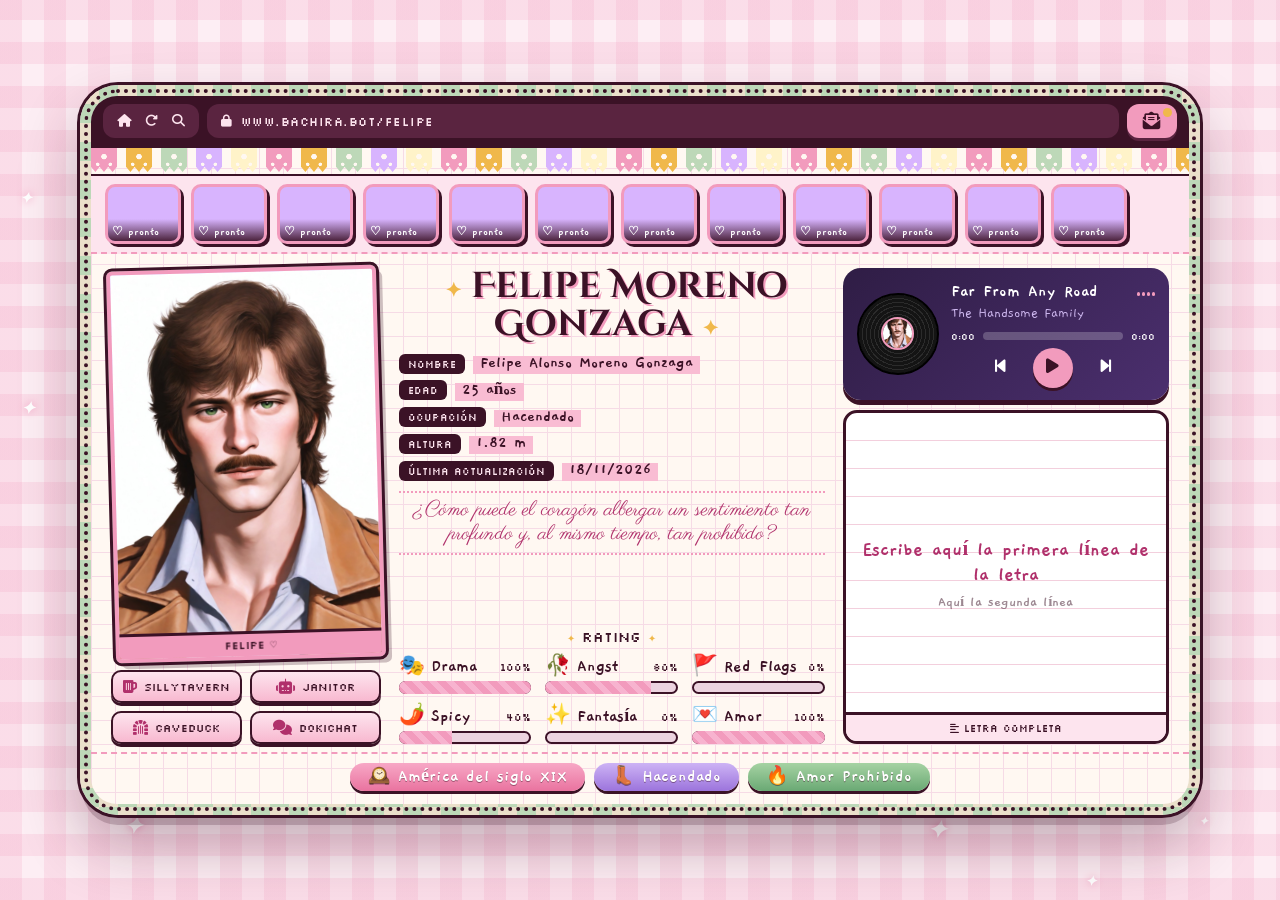
==== index.html @ 24b68c4c "Rename index (1) (21).html to index.html" ====
<!DOCTYPE html>
<html lang="es">
<head>
<meta charset="UTF-8">
<meta name="viewport" content="width=device-width,initial-scale=1,viewport-fit=cover">
<title>Felipe Moreno Gonzaga · Bachira</title>
<link rel="preconnect" href="https://fonts.googleapis.com"><link rel="preconnect" href="https://fonts.gstatic.com" crossorigin>
<link href="https://fonts.googleapis.com/css2?family=Cinzel+Decorative:wght@700&family=Gaegu:wght@400;700&family=Silkscreen&family=Parisienne&display=swap" rel="stylesheet">
<link rel="stylesheet" href="https://cdnjs.cloudflare.com/ajax/libs/font-awesome/6.4.0/css/all.min.css">
<link rel="stylesheet" href="style.css">
</head>
<body>
<div id="sky" aria-hidden="true"></div>
<main class="win"><div class="in">
  <header class="bar">
    <div class="ic" aria-hidden="true"><i class="fas fa-house"></i><i class="fas fa-rotate-right"></i><i class="fas fa-magnifying-glass"></i></div>
    <div class="url"><i class="fas fa-lock"></i><span>www.bachira.bot/felipe</span></div>
    <button class="tab" id="wb" aria-label="Abrir mensaje de bienvenida"><i class="fas fa-envelope-open-text"></i></button>
  </header>
  <div class="picado" id="picado" aria-hidden="true"></div>
  <nav class="strip" id="strip" aria-label="Más bots"></nav>

  <section class="body">
    <div class="col id">
      <figure class="photo"><img id="img" alt="Retrato del personaje"><figcaption id="cap"></figcaption></figure>
      <div class="plats" id="plats"></div>
    </div>
    <div class="col info">
      <h1 id="name"></h1>
      <dl id="data"></dl>
      <p class="quote" id="quote"></p>
      <h2 class="rt">Rating</h2>
      <div class="rating" id="rating"></div>
    </div>
    <div class="col music">
      <div class="player">
        <div class="disc" id="disc"><img id="dimg" alt=""></div>
        <span class="eq" aria-hidden="true"><i></i><i></i><i></i><i></i></span>
        <div class="pinfo"><p id="st"></p><small id="sa"></small></div>
        <div class="prog"><span id="cur">0:00</span><div class="track" id="trk"><i id="fill"></i></div><span id="dur">0:00</span></div>
        <div class="ctl">
          <button id="prev" aria-label="Anterior"><i class="fas fa-backward-step"></i></button>
          <button id="pp" class="pp" aria-label="Reproducir o pausar"><i class="fas fa-play"></i></button>
          <button id="next" aria-label="Siguiente"><i class="fas fa-forward-step"></i></button>
        </div>
      </div>
      <div class="lyr">
        <div id="ly" aria-live="polite"><p></p><p class="on">♪</p><p></p></div>
        <button id="lyb"><i class="fas fa-align-left"></i> Letra completa</button>
      </div>
    </div>
  </section>

  <footer class="tags" id="tags"></footer>
</div></main>

<div class="modal" id="m-wel" role="dialog" aria-modal="true" aria-label="Bienvenida">
  <div class="card letter">
    <button class="x" aria-label="Cerrar"><i class="fas fa-xmark"></i></button>
    <div class="orn" aria-hidden="true">❄ ♡ ❄</div>
    <h3>Bienvenidos</h3>
    <p>Disfruté muchísimo hacer este calendario para ustedes. Ojalá disfruten todas estas tramas tan distintas, y todo lo que todavía está por venir.</p>
    <p>Gracias por quedarse, por leer y por darle vida a cada personaje.</p>
    <p class="sign">con mucho amor,<br><span>Bachira</span> ♡</p>
  </div>
</div>

<div class="modal" id="m-lyr" role="dialog" aria-modal="true" aria-label="Letra completa">
  <div class="card">
    <button class="x" aria-label="Cerrar"><i class="fas fa-xmark"></i></button>
    <h3 id="lt"></h3>
    <div id="lall"></div>
  </div>
</div>

<audio id="au" preload="none"></audio>
<script src="https://elbachira.github.io/bots.js?v=1.0"></script>
<script src="script.js"></script>
</body>
</html>
---- style.css ----
:root{--wine:#3b1226;--wine2:#5a2440;--rose:#f29bbd;--blush:#fde4ee;--cream:#fff8f2;--sage:#bdd8b8;--tan:#eadfca;--lilac:#d8b4fe;--gold:#f0b84b;--plum:#2f1d45;--plum2:#4b2f6e;--berry:#b0306b;--tf:'Cinzel Decorative',serif;--hf:'Gaegu','Comic Sans MS',cursive;--pf:'Silkscreen',monospace;--sf:'Parisienne',cursive}
*{box-sizing:border-box;margin:0;padding:0}
html,body{height:100%;overflow:hidden}
body{display:grid;place-items:center;font:700 18px/1.2 var(--hf);color:var(--wine);background:repeating-linear-gradient(90deg,rgba(242,155,189,.2) 0 22px,transparent 0 44px),repeating-linear-gradient(0deg,rgba(242,155,189,.2) 0 22px,transparent 0 44px),#fdeef4;-webkit-tap-highlight-color:transparent}
a{color:inherit;text-decoration:none}button{font:inherit;color:inherit}
:focus-visible{outline:3px solid var(--gold);outline-offset:2px}
#sky{position:fixed;inset:0;pointer-events:none}
.sp{position:absolute;color:#fff;text-shadow:0 0 8px var(--rose);animation:tw 3s ease-in-out infinite}
@keyframes tw{50%{opacity:.25;transform:scale(.6) rotate(25deg)}}

/* ventana */
.win{position:relative;width:min(1120px,96vw);height:min(730px,94dvh);padding:11px;border-radius:38px;background:conic-gradient(var(--sage) 25%,var(--tan) 0 50%,var(--sage) 0 75%,var(--tan) 0) 0 0/38px 38px;box-shadow:0 0 0 3px var(--wine),0 12px 0 -2px rgba(59,18,38,.2),0 30px 60px rgba(59,18,38,.3);animation:pop .8s cubic-bezier(.2,1.3,.4,1) both}
.win:before{content:"";position:absolute;inset:4px;border-radius:34px;border:4px dotted var(--wine);pointer-events:none}
@keyframes pop{from{opacity:0;transform:translateY(24px) scale(.96)}}
.in{position:relative;height:100%;display:flex;flex-direction:column;border-radius:26px;overflow:hidden;background:linear-gradient(#f6dbe6 1px,transparent 1px) 0 0/24px 24px,linear-gradient(90deg,#f6dbe6 1px,transparent 1px) 0 0/24px 24px,var(--cream)}

/* barra de navegador */
.bar{flex:none;display:flex;gap:8px;padding:8px 12px;background:var(--wine)}
.ic,.url,.tab{height:34px;border-radius:12px;display:flex;align-items:center}
.ic,.url{background:var(--wine2);color:var(--blush);padding:0 14px}
.ic{gap:14px;font-size:.8rem}
.url{flex:1;min-width:0;gap:8px;font:400 .76rem var(--pf);letter-spacing:.5px;white-space:nowrap}
.url span{overflow:hidden;text-overflow:ellipsis}
.tab{position:relative;width:50px;justify-content:center;border:0;background:var(--rose);color:var(--wine);font-size:1.1rem;cursor:pointer;box-shadow:0 3px 0 var(--wine2);transition:transform .2s}
.tab:hover{transform:translateY(-2px)}
.tab i{transform-origin:50% 100%;animation:wig 3s ease-in-out infinite}
.tab:after{content:"";position:absolute;top:4px;right:5px;width:9px;height:9px;border-radius:50%;background:var(--gold);box-shadow:0 0 0 0 var(--gold);animation:ping 1.8s infinite}
@keyframes wig{0%,60%,100%{transform:rotate(0)}68%{transform:rotate(-14deg)}78%{transform:rotate(12deg)}88%{transform:rotate(-6deg)}}
@keyframes ping{to{box-shadow:0 0 0 9px transparent}}

/* papel picado */
.picado{flex:none;height:30px;display:flex;overflow:hidden;white-space:nowrap;border-bottom:2px solid var(--wine);background:linear-gradient(var(--wine) 0 0) 0 0/100% 2px no-repeat}
.picado i{flex:none;width:26px;height:24px;margin:2px 9px 0 0;transform-origin:50% 0;background:radial-gradient(circle at 50% 36%,var(--cream) 0 2.5px,transparent 3px),radial-gradient(circle at 26% 68%,var(--cream) 0 1.5px,transparent 2px),radial-gradient(circle at 74% 68%,var(--cream) 0 1.5px,transparent 2px),var(--c);clip-path:polygon(0 0,100% 0,100% 78%,83% 100%,66% 78%,50% 100%,33% 78%,17% 100%,0 78%);animation:sway 3.2s ease-in-out infinite}
@keyframes sway{50%{transform:rotate(7deg)}}

/* tira de bots */
.strip{flex:none;display:flex;gap:10px;padding:8px 14px;overflow-x:auto;scrollbar-width:none;background:var(--blush);border-bottom:2px dashed var(--rose)}
.strip::-webkit-scrollbar{display:none}
.bt{position:relative;flex:none;width:76px;height:60px;border:3px solid var(--rose);border-radius:10px;overflow:hidden;background:var(--lilac);box-shadow:3px 3px 0 var(--wine);transition:transform .2s}
.bt:hover{transform:translateY(-3px) rotate(-2deg)}
.bt img{position:absolute;inset:0;width:100%;height:100%;object-fit:cover}
.bt span{position:absolute;inset:auto 0 0;padding:6px 4px 1px;font-size:.78rem;color:#fff;background:linear-gradient(transparent,rgba(59,18,38,.9));white-space:nowrap;overflow:hidden;text-overflow:ellipsis}

/* cuerpo */
.body{flex:1;min-height:0;display:grid;grid-template-columns:.95fr 1.5fr 1.15fr;gap:18px;padding:14px 20px 8px}
.col{min-width:0;min-height:0;display:flex;flex-direction:column;gap:10px}
.photo{position:relative;flex:1;min-height:0;border:4px solid var(--rose);outline:3px solid var(--wine);border-radius:6px;overflow:hidden;background:linear-gradient(160deg,var(--lilac),var(--rose));box-shadow:6px 6px 0 rgba(59,18,38,.25);transform:rotate(-1.5deg);animation:flt 6s ease-in-out infinite}
@keyframes flt{50%{transform:rotate(1deg) translateY(-5px)}}
.photo img{position:absolute;inset:0;width:100%;height:100%;object-fit:cover;object-position:top}
.photo figcaption{position:absolute;inset:auto 0 0;padding:4px;text-align:center;font:400 .68rem var(--pf);background:var(--rose);border-top:3px solid var(--wine)}
.plats{flex:none;display:grid;grid-template-columns:1fr 1fr;gap:8px}
.pl{display:flex;align-items:center;justify-content:center;gap:7px;padding:7px 4px;border:2px solid var(--wine);border-radius:10px;background:linear-gradient(var(--blush),#f8b9d0);font:400 .66rem var(--pf);white-space:nowrap;overflow:hidden;box-shadow:0 3px 0 var(--wine);transition:transform .15s,box-shadow .15s}
.pl i{font-size:.95rem;color:var(--berry)}
.pl:hover{transform:translateY(2px);box-shadow:0 1px 0 var(--wine)}

.info{overflow:hidden}
h1{font:700 clamp(1.4rem,2.8vw,2.3rem)/1.05 var(--tf);text-align:center;text-shadow:2px 2px 0 var(--rose)}
h1:before,h1:after{content:"✦";font-size:.55em;color:var(--gold);margin:0 .5em;text-shadow:none;animation:tw 2.4s infinite}
dl{display:grid;gap:6px}
dl div{display:flex;align-items:center;flex-wrap:wrap;gap:8px}
dt{flex:none;padding:3px 9px;border-radius:6px;background:var(--wine);color:var(--blush);font:400 .64rem var(--pf)}
dd{padding:0 7px;font-size:1.08rem;background:linear-gradient(transparent 14%,#f9bcd3 14%)}
.quote{font:400 1.3rem/1.15 var(--sf);text-align:center;color:var(--berry);padding:6px 10px;border-block:2px dotted var(--rose)}
.rt{margin-top:auto;text-align:center;font:400 .85rem var(--pf)}
.rt:before,.rt:after{content:" ✦ ";color:var(--gold)}
.rating{flex:none;display:grid;grid-template-columns:repeat(3,1fr);gap:10px 14px}
.r{display:grid;grid-template-columns:auto 1fr auto;align-items:center;gap:2px 6px;min-width:0}
.r span{font-size:1.3rem}
.r b{overflow:hidden;white-space:nowrap;text-overflow:ellipsis}
.r em{font:400 .6rem var(--pf)}
.meter{grid-column:1/-1;height:13px;border-radius:9px;background:#ecd3df;overflow:hidden;box-shadow:inset 0 0 0 2px var(--wine)}
.meter i{display:block;height:100%;width:var(--v);background:repeating-linear-gradient(45deg,var(--rose) 0 6px,#f7b3cf 6px 12px);animation:fill 1.2s cubic-bezier(.2,.8,.2,1) both;animation-delay:calc(.6s + var(--i)*.12s)}
@keyframes fill{from{width:0}}

/* reproductor */
.player{position:relative;flex:none;display:grid;grid-template-columns:82px 1fr;gap:6px 12px;align-items:center;padding:12px 14px;border-radius:18px;color:#fff;background:linear-gradient(135deg,var(--plum),var(--plum2));box-shadow:0 5px 0 var(--wine)}
.disc{grid-row:1/4;width:82px;height:82px;border-radius:50%;display:grid;place-items:center;border:2px solid #000;background:repeating-radial-gradient(#141414 0 3px,#2b2b2b 3px 4px)}
.disc img{width:42%;height:42%;border-radius:50%;object-fit:cover;border:2px solid var(--rose)}
.playing .disc{animation:spin 5s linear infinite}
@keyframes spin{to{transform:rotate(360deg)}}
.pinfo{min-width:0;padding-right:28px}
#st{font-size:1.15rem;white-space:nowrap;overflow:hidden;text-overflow:ellipsis}
#sa{color:#cdb7ee;font-weight:400}
.eq{position:absolute;top:12px;right:14px;display:flex;align-items:flex-end;gap:2px;height:16px}
.eq i{width:3px;height:25%;border-radius:2px;background:var(--rose)}
.playing .eq i{animation:eq .7s ease-in-out infinite alternate}
.eq i:nth-child(2){animation-delay:.2s}.eq i:nth-child(3){animation-delay:.4s}.eq i:nth-child(4){animation-delay:.1s}
@keyframes eq{to{height:100%}}
.prog{display:flex;align-items:center;gap:8px;font:400 .58rem var(--pf)}
.track{position:relative;flex:1;height:8px;border-radius:6px;background:rgba(255,255,255,.22);cursor:pointer}
.track:before{content:"";position:absolute;inset:-10px 0}
.track i{display:block;width:0;height:100%;border-radius:6px;background:var(--rose)}
.ctl{display:flex;justify-content:center;align-items:center;gap:16px}
.ctl button{width:34px;height:34px;border:0;border-radius:50%;background:none;color:#fff;font-size:1.05rem;cursor:pointer;transition:transform .15s}
.ctl button:active{transform:scale(.88)}
.ctl .pp{width:40px;height:40px;background:var(--rose);color:var(--wine);box-shadow:0 3px 0 var(--wine)}
.lyr{flex:1;min-height:0;display:flex;flex-direction:column;overflow:hidden;border:3px solid var(--wine);border-radius:14px;background:repeating-linear-gradient(transparent 0 27px,#f3cfdd 27px 28px),#fff}
#ly{flex:1;min-height:0;overflow:hidden;display:flex;flex-direction:column;justify-content:center;gap:6px;padding:6px 12px;text-align:center}
#ly p{min-height:1.2em;font-size:.95rem;opacity:.5;white-space:nowrap;overflow:hidden;text-overflow:ellipsis}
#ly p.on{opacity:1;font-size:1.3rem;color:var(--berry);white-space:normal;animation:lin .4s}
@keyframes lin{from{opacity:0;transform:translateY(8px)}}
#lyb{flex:none;padding:6px;border:0;border-top:3px solid var(--wine);background:var(--blush);font:400 .64rem var(--pf);cursor:pointer;transition:background .2s}
#lyb:hover{background:#f9bcd3}

/* tags */
.tags{flex:none;display:flex;justify-content:center;flex-wrap:wrap;gap:9px;padding:9px 18px 13px;border-top:2px dashed var(--rose)}
.tags span{padding:3px 18px;border-radius:20px;color:#fff;background:linear-gradient(#f7a8c6,#e9739f);box-shadow:0 3px 0 var(--wine);text-shadow:0 1px 0 rgba(59,18,38,.45)}
.tags span:nth-child(3n+2){background:linear-gradient(#cdb3f5,#9c74dc)}
.tags span:nth-child(3n){background:linear-gradient(#a6d3a3,#6aa974)}

/* ventanas emergentes */
.modal{position:fixed;inset:0;z-index:9;display:grid;place-items:center;padding:18px;background:rgba(59,18,38,.55);backdrop-filter:blur(4px);opacity:0;visibility:hidden;transition:opacity .3s,visibility .3s}
.modal.open{opacity:1;visibility:visible}
.card{position:relative;width:min(440px,100%);max-height:86dvh;overflow:auto;padding:28px 24px 22px;border:4px solid var(--wine);border-radius:22px;background:var(--cream);box-shadow:8px 8px 0 var(--rose);text-align:center;transform:translateY(20px) rotate(-2deg) scale(.94);transition:transform .45s cubic-bezier(.2,1.4,.4,1)}
.open .card{transform:none}
.x{position:absolute;top:8px;right:8px;width:32px;height:32px;border:2px solid var(--wine);border-radius:50%;background:var(--rose);cursor:pointer}
.card h3{font:400 2.7rem/1 var(--sf);color:var(--berry);margin-bottom:10px}
.letter p{font-size:1.2rem;margin-bottom:8px}
.orn{color:var(--gold);letter-spacing:6px;animation:tw 2.6s infinite}
.sign{margin-top:12px}.sign span{font:400 2.3rem var(--sf);color:var(--berry)}
#lall p{padding:3px 0;font-size:1.1rem;opacity:.55}
#lall p.on{opacity:1;color:var(--berry)}

/* móvil: tarjeta de una sola vista */
@media (max-width:780px){
  body{font-size:16px}
  .win{width:calc(100vw - 14px);height:calc(100dvh - 14px);padding:7px;border-radius:28px}
  .win:before{inset:3px;border-width:3px;border-radius:25px}
  .in{border-radius:21px}
  .ic{display:none}
  .bar{padding:6px 8px}
  .picado{height:22px}.picado i{width:20px;height:17px;margin-right:8px}
  .strip{padding:5px 8px;gap:7px}
  .bt{width:52px;height:42px;border-width:2px;box-shadow:2px 2px 0 var(--wine)}.bt span{font-size:.6rem}
  .body{display:grid;grid-template-columns:33% 1fr;grid-template-rows:repeat(6,auto) minmax(0,1fr);grid-template-areas:"ph nm" "ph dt" "pl pl" "rt rt" "ra ra" "pr pr" "ly ly";gap:6px 10px;padding:8px 10px 2px}
  .col{display:contents}
  .photo{grid-area:ph;transform:none}.photo figcaption{font-size:.55rem;padding:2px}
  h1{grid-area:nm;font-size:1.02rem;align-self:end}h1:before,h1:after{display:none}
  dl{grid-area:dt;gap:3px;align-self:start}
  dl div{gap:5px}dt{font-size:.5rem;padding:2px 5px}dd{font-size:.88rem;line-height:1.05}
  .quote{display:none}
  .plats{grid-area:pl;grid-template-columns:repeat(4,1fr);gap:5px}
  .pl{flex-direction:column;gap:2px;padding:5px 1px;font-size:.5rem;border-radius:9px}
  .rt{grid-area:rt;margin:0;font-size:.7rem}
  .rating{grid-area:ra;gap:5px 8px}
  .r{gap:1px 4px}.r span{font-size:1rem}.r b{font-size:.85rem}.r em{font-size:.52rem}.meter{height:9px}
  .player{grid-area:pr;grid-template-columns:58px 1fr;gap:3px 10px;padding:8px 10px;border-radius:15px}
  .disc{width:58px;height:58px}
  #st{font-size:1rem}.eq{top:9px;right:11px}
  .ctl{gap:10px}.ctl button{width:30px;height:30px}.ctl .pp{width:36px;height:36px}
  .lyr{grid-area:ly;border-width:2px;border-radius:11px}
  #ly p{font-size:.8rem}#ly p.on{font-size:1.05rem}
  #lyb{padding:3px;font-size:.55rem;border-top-width:2px}
  .tags{gap:5px;padding:5px 8px 8px}.tags span{padding:2px 11px;font-size:.88rem;box-shadow:0 2px 0 var(--wine)}
}
@media (max-height:700px){.quote{display:none}.strip{padding:5px 14px}.bt{height:46px}h1{font-size:clamp(1.3rem,2.4vw,1.9rem)}}
@media (max-height:620px){.picado,.strip{display:none}}
@media (max-width:780px) and (max-height:640px){.lyr{display:none}.photo figcaption{display:none}.rt{display:none}}
@media (prefers-reduced-motion:reduce){*,*:before,*:after{animation:none!important;transition:none!important}}
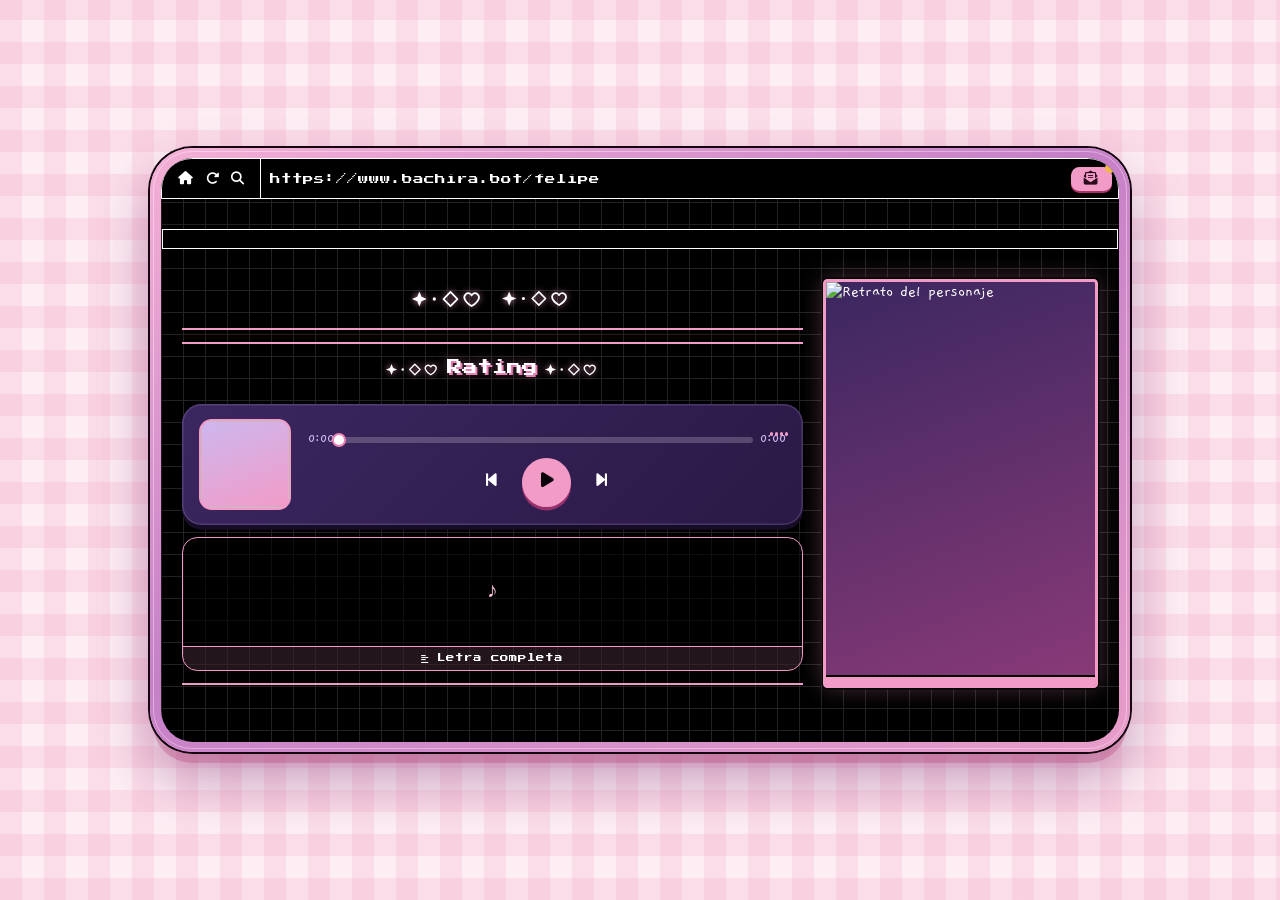
==== commit b6ce6037: "Rename index (1) (22).html to index.html" ====
--- a/index.html
+++ b/index.html
@@ -3,60 +3,85 @@
 <head>
 <meta charset="UTF-8">
 <meta name="viewport" content="width=device-width,initial-scale=1,viewport-fit=cover">
+<meta name="theme-color" content="#fdeef4">
 <title>Felipe Moreno Gonzaga · Bachira</title>
 <link rel="preconnect" href="https://fonts.googleapis.com"><link rel="preconnect" href="https://fonts.gstatic.com" crossorigin>
-<link href="https://fonts.googleapis.com/css2?family=Cinzel+Decorative:wght@700&family=Gaegu:wght@400;700&family=Silkscreen&family=Parisienne&display=swap" rel="stylesheet">
+<link href="https://fonts.googleapis.com/css2?family=Gaegu:wght@400;700&family=Parisienne&family=Press+Start+2P&display=swap" rel="stylesheet">
 <link rel="stylesheet" href="https://cdnjs.cloudflare.com/ajax/libs/font-awesome/6.4.0/css/all.min.css">
 <link rel="stylesheet" href="style.css">
 </head>
 <body>
 <div id="sky" aria-hidden="true"></div>
+
 <main class="win"><div class="in">
+
+  <!-- 1 · barra de navegador -->
   <header class="bar">
     <div class="ic" aria-hidden="true"><i class="fas fa-house"></i><i class="fas fa-rotate-right"></i><i class="fas fa-magnifying-glass"></i></div>
-    <div class="url"><i class="fas fa-lock"></i><span>www.bachira.bot/felipe</span></div>
-    <button class="tab" id="wb" aria-label="Abrir mensaje de bienvenida"><i class="fas fa-envelope-open-text"></i></button>
+    <div class="url"><span class="pre">https://</span><span id="url">www.bachira.bot/felipe</span></div>
+    <button class="tab" id="wb" type="button" aria-label="Abrir mensaje de bienvenida"><i class="fas fa-envelope-open-text"></i></button>
   </header>
-  <div class="picado" id="picado" aria-hidden="true"></div>
-  <nav class="strip" id="strip" aria-label="Más bots"></nav>
 
+  <!-- 2 · tira de bots (se llena sola con tu bots.js) -->
+  <nav class="strip" id="strip" aria-label="Más bots" tabindex="0"></nav>
+
+  <!-- 3 · caja de aviso -->
+  <aside class="note" id="note"></aside>
+
+  <!-- 4 · datos en una línea rosa -->
+  <p class="line" id="line"></p>
+
+  <!-- 5 · ficha: texto a la izquierda, foto y enlaces a la derecha -->
   <section class="body">
-    <div class="col id">
-      <figure class="photo"><img id="img" alt="Retrato del personaje"><figcaption id="cap"></figcaption></figure>
-      <div class="plats" id="plats"></div>
-    </div>
-    <div class="col info">
+
+    <div class="main">
       <h1 id="name"></h1>
-      <dl id="data"></dl>
-      <p class="quote" id="quote"></p>
+      <div class="desc" id="desc"></div>
+
       <h2 class="rt">Rating</h2>
       <div class="rating" id="rating"></div>
-    </div>
-    <div class="col music">
+
       <div class="player">
-        <div class="disc" id="disc"><img id="dimg" alt=""></div>
+        <div class="cover"><img id="dimg" alt=""></div>
         <span class="eq" aria-hidden="true"><i></i><i></i><i></i><i></i></span>
         <div class="pinfo"><p id="st"></p><small id="sa"></small></div>
-        <div class="prog"><span id="cur">0:00</span><div class="track" id="trk"><i id="fill"></i></div><span id="dur">0:00</span></div>
+        <div class="prog">
+          <span id="cur">0:00</span>
+          <div class="track" id="trk" role="slider" tabindex="0" aria-label="Progreso de la canción" aria-valuemin="0" aria-valuemax="100" aria-valuenow="0"><i id="fill"></i></div>
+          <span id="dur">0:00</span>
+        </div>
         <div class="ctl">
-          <button id="prev" aria-label="Anterior"><i class="fas fa-backward-step"></i></button>
-          <button id="pp" class="pp" aria-label="Reproducir o pausar"><i class="fas fa-play"></i></button>
-          <button id="next" aria-label="Siguiente"><i class="fas fa-forward-step"></i></button>
+          <button id="prev" type="button" aria-label="Anterior"><i class="fas fa-backward-step"></i></button>
+          <button id="pp" class="pp" type="button" aria-label="Reproducir o pausar"><i class="fas fa-play"></i></button>
+          <button id="next" type="button" aria-label="Siguiente"><i class="fas fa-forward-step"></i></button>
         </div>
       </div>
+
       <div class="lyr">
         <div id="ly" aria-live="polite"><p></p><p class="on">♪</p><p></p></div>
-        <button id="lyb"><i class="fas fa-align-left"></i> Letra completa</button>
+        <button id="lyb" type="button"><i class="fas fa-align-left"></i> Letra completa</button>
       </div>
+
+      <div class="tags" id="tags"></div>
     </div>
+
+    <aside class="side">
+      <div class="ver" id="ver"></div>
+      <figure class="photo"><img id="img" alt="Retrato del personaje"><figcaption id="cap"></figcaption></figure>
+      <nav class="plats" id="plats" aria-label="Dónde chatear con el bot"></nav>
+    </aside>
+
   </section>
 
-  <footer class="tags" id="tags"></footer>
+  <!-- 6 · botones grandes de abajo (Lore, Relaciones, Datos Extra...) -->
+  <footer class="more" id="more"></footer>
+
 </div></main>
 
+<!-- ventana: bienvenida -->
 <div class="modal" id="m-wel" role="dialog" aria-modal="true" aria-label="Bienvenida">
   <div class="card letter">
-    <button class="x" aria-label="Cerrar"><i class="fas fa-xmark"></i></button>
+    <button class="x" type="button" aria-label="Cerrar"><i class="fas fa-xmark"></i></button>
     <div class="orn" aria-hidden="true">❄ ♡ ❄</div>
     <h3>Bienvenidos</h3>
     <p>Disfruté muchísimo hacer este calendario para ustedes. Ojalá disfruten todas estas tramas tan distintas, y todo lo que todavía está por venir.</p>
@@ -65,11 +90,21 @@
   </div>
 </div>
 
+<!-- ventana: letra completa -->
 <div class="modal" id="m-lyr" role="dialog" aria-modal="true" aria-label="Letra completa">
   <div class="card">
-    <button class="x" aria-label="Cerrar"><i class="fas fa-xmark"></i></button>
+    <button class="x" type="button" aria-label="Cerrar"><i class="fas fa-xmark"></i></button>
     <h3 id="lt"></h3>
     <div id="lall"></div>
+  </div>
+</div>
+
+<!-- ventana: Lore, Relaciones, Datos Extra... (se rellena desde script.js) -->
+<div class="modal" id="m-ex" role="dialog" aria-modal="true" aria-labelledby="ext">
+  <div class="card">
+    <button class="x" type="button" aria-label="Cerrar"><i class="fas fa-xmark"></i></button>
+    <h3 id="ext"></h3>
+    <div id="exb"></div>
   </div>
 </div>
 
--- a/style.css
+++ b/style.css
@@ -1,159 +1,350 @@
-:root{--wine:#3b1226;--wine2:#5a2440;--rose:#f29bbd;--blush:#fde4ee;--cream:#fff8f2;--sage:#bdd8b8;--tan:#eadfca;--lilac:#d8b4fe;--gold:#f0b84b;--plum:#2f1d45;--plum2:#4b2f6e;--berry:#b0306b;--tf:'Cinzel Decorative',serif;--hf:'Gaegu','Comic Sans MS',cursive;--pf:'Silkscreen',monospace;--sf:'Parisienne',cursive}
+/* =====================================================================
+   BACHIRA · ficha de bot — estilo oscuro (negro + rosa + letras pixel)
+   ---------------------------------------------------------------------
+   Casi todo está en "em": el tamaño de TODO el diseño escala desde el
+   font-size de .win (más abajo), así se ve igual de armonioso en un
+   celular chico que en una pantalla grande.
+   ===================================================================== */
+
+/* ---------- colores, fuentes y adorno ---------- */
+:root{
+  --pink:#f29bc7;      /* rosa principal: bordes, barras, resaltados */
+  --pink2:#ec7fb4;     /* rosa más intenso: sombras de letras, botones */
+  --pink3:#f9bfda;     /* rosa claro */
+  --hot:#ff79b6;       /* rosa neón para palabras destacadas */
+  --ink:#0b0309;       /* texto oscuro sobre rosa */
+  --wine:#6b1646;      /* vino, para texto resaltado dentro de la franja rosa */
+  --deep:#98306b;      /* rosa profundo: sombras duras de botones */
+  --grid:#222;         /* líneas de la cuadrícula del fondo negro */
+  --plum:#3b2760;      /* morado del reproductor */
+  --plum2:#2a1946;
+  --lilac:#cdb7ee;
+  --gold:#f0b84b;
+  --px:'Press Start 2P','Courier New',monospace;   /* letras pixel */
+  --hf:'Gaegu','Comic Sans MS',cursive;            /* letra de texto */
+  --sf:'Parisienne',cursive;                       /* cursiva de las cartas */
+  /* adorno ⋆˙◇♡ dibujado como imagen para que se vea igual en todos los celulares */
+  --orn:url("data:image/svg+xml,%3Csvg xmlns='http://www.w3.org/2000/svg' viewBox='0 0 60 16'%3E%3Cg fill='none' stroke='white' stroke-width='1.4' stroke-linejoin='round' stroke-linecap='round'%3E%3Cpath d='M7 2 8.7 6.3 13 8 8.7 9.7 7 14 5.3 9.7 1 8 5.3 6.3Z' fill='white' stroke='none'/%3E%3Ccircle cx='19' cy='8' r='1.3' fill='white' stroke='none'/%3E%3Cpath d='M32 2.4 37.6 8 32 13.6 26.4 8Z'/%3E%3Cpath d='M49 13.6C43 10 41.8 6.2 44.4 4.1 46.2 2.8 48.3 3.5 49 5.2 49.7 3.5 51.8 2.8 53.6 4.1 56.2 6.2 55 10 49 13.6Z'/%3E%3C/g%3E%3C/svg%3E");
+}
+
+/* ---------- base ---------- */
 *{box-sizing:border-box;margin:0;padding:0}
-html,body{height:100%;overflow:hidden}
-body{display:grid;place-items:center;font:700 18px/1.2 var(--hf);color:var(--wine);background:repeating-linear-gradient(90deg,rgba(242,155,189,.2) 0 22px,transparent 0 44px),repeating-linear-gradient(0deg,rgba(242,155,189,.2) 0 22px,transparent 0 44px),#fdeef4;-webkit-tap-highlight-color:transparent}
-a{color:inherit;text-decoration:none}button{font:inherit;color:inherit}
+[hidden]{display:none!important}
+html{-webkit-text-size-adjust:100%;text-size-adjust:100%}
+html.lock{overflow:hidden}
+body{
+  min-height:100vh;min-height:100dvh;
+  display:flex;justify-content:center;align-items:center;
+  padding:max(7px,env(safe-area-inset-top)) max(7px,env(safe-area-inset-right)) max(7px,env(safe-area-inset-bottom)) max(7px,env(safe-area-inset-left));
+  font:400 18px/1.2 var(--hf);color:#fff;
+  background:
+    repeating-linear-gradient(90deg,rgba(242,155,189,.2) 0 22px,transparent 0 44px),
+    repeating-linear-gradient(0deg,rgba(242,155,189,.2) 0 22px,transparent 0 44px),
+    #fdeef4;
+  -webkit-tap-highlight-color:transparent;
+}
+a{color:inherit;text-decoration:none}
+button{font:inherit;color:inherit}
+img{display:block;max-width:100%}
 :focus-visible{outline:3px solid var(--gold);outline-offset:2px}
-#sky{position:fixed;inset:0;pointer-events:none}
-.sp{position:absolute;color:#fff;text-shadow:0 0 8px var(--rose);animation:tw 3s ease-in-out infinite}
+
+/* ---------- estrellitas del fondo ---------- */
+#sky{position:fixed;inset:0;overflow:hidden;pointer-events:none}
+.sp{position:absolute;color:#fff;text-shadow:0 0 8px var(--pink);animation:tw 3s ease-in-out infinite}
 @keyframes tw{50%{opacity:.25;transform:scale(.6) rotate(25deg)}}
 
-/* ventana */
-.win{position:relative;width:min(1120px,96vw);height:min(730px,94dvh);padding:11px;border-radius:38px;background:conic-gradient(var(--sage) 25%,var(--tan) 0 50%,var(--sage) 0 75%,var(--tan) 0) 0 0/38px 38px;box-shadow:0 0 0 3px var(--wine),0 12px 0 -2px rgba(59,18,38,.2),0 30px 60px rgba(59,18,38,.3);animation:pop .8s cubic-bezier(.2,1.3,.4,1) both}
-.win:before{content:"";position:absolute;inset:4px;border-radius:34px;border:4px dotted var(--wine);pointer-events:none}
+/* ---------- marco rosa + interior negro ---------- */
+.win{
+  position:relative;display:flex;width:min(980px,100%);
+  font-size:clamp(11.5px,3.65vw,17px);          /* <- escala de todo el diseño */
+  padding:.62em;border-radius:2.5em;
+  background:linear-gradient(150deg,#f5b0d6 0%,#c680c8 46%,#e89dca 100%);
+  box-shadow:0 0 0 2px #14060f,0 .8em 0 -.15em rgba(176,48,107,.28),0 1.6em 3.2em rgba(122,40,110,.42);
+  animation:pop .8s cubic-bezier(.2,1.3,.4,1) both;
+}
+.win:before{content:"";position:absolute;inset:.2em;z-index:3;border-radius:2.3em;border:1.5px solid rgba(255,255,255,.38);pointer-events:none}
 @keyframes pop{from{opacity:0;transform:translateY(24px) scale(.96)}}
-.in{position:relative;height:100%;display:flex;flex-direction:column;border-radius:26px;overflow:hidden;background:linear-gradient(#f6dbe6 1px,transparent 1px) 0 0/24px 24px,linear-gradient(90deg,#f6dbe6 1px,transparent 1px) 0 0/24px 24px,var(--cream)}
-
-/* barra de navegador */
-.bar{flex:none;display:flex;gap:8px;padding:8px 12px;background:var(--wine)}
-.ic,.url,.tab{height:34px;border-radius:12px;display:flex;align-items:center}
-.ic,.url{background:var(--wine2);color:var(--blush);padding:0 14px}
-.ic{gap:14px;font-size:.8rem}
-.url{flex:1;min-width:0;gap:8px;font:400 .76rem var(--pf);letter-spacing:.5px;white-space:nowrap}
-.url span{overflow:hidden;text-overflow:ellipsis}
-.tab{position:relative;width:50px;justify-content:center;border:0;background:var(--rose);color:var(--wine);font-size:1.1rem;cursor:pointer;box-shadow:0 3px 0 var(--wine2);transition:transform .2s}
+.in{
+  position:relative;flex:1;min-width:0;display:flex;flex-direction:column;
+  overflow:hidden;border-radius:1.9em;color:#fff;
+  background:
+    linear-gradient(var(--grid) 1px,transparent 1px) 0 0/22px 22px,
+    linear-gradient(90deg,var(--grid) 1px,transparent 1px) 0 0/22px 22px,
+    #000;
+}
+
+/* ---------- 1 · barra de navegador ---------- */
+.bar{flex:none;display:flex;align-items:stretch;height:2.4em;border:1.5px solid #fff;border-radius:1.8em 1.8em 0 0;background:#000}
+.ic{display:flex;align-items:center;gap:.95em;padding:0 1.15em 0 1.25em;border-right:1.5px solid #fff;font-size:.78em;color:#fff}
+.url{
+  flex:1;min-width:0;display:flex;align-items:center;padding:0 .9em;
+  font-family:var(--px);font-size:max(7.5px,.6em);line-height:1;color:#fff;white-space:nowrap;
+}
+.url #url{min-width:0;overflow:hidden;text-overflow:ellipsis}
+.url .pre{display:none}
+.tab{
+  position:relative;align-self:center;flex:none;display:grid;place-items:center;
+  width:2.9em;height:1.7em;margin:0 .5em 0 0;border:0;border-radius:.6em;
+  background:var(--pink);color:#2a0a1d;font-size:.82em;cursor:pointer;
+  box-shadow:0 2px 0 #a63469;transition:transform .2s;
+}
 .tab:hover{transform:translateY(-2px)}
 .tab i{transform-origin:50% 100%;animation:wig 3s ease-in-out infinite}
-.tab:after{content:"";position:absolute;top:4px;right:5px;width:9px;height:9px;border-radius:50%;background:var(--gold);box-shadow:0 0 0 0 var(--gold);animation:ping 1.8s infinite}
+.tab:after{content:"";position:absolute;top:-.25em;right:-.25em;width:.7em;height:.7em;border-radius:50%;background:var(--gold);box-shadow:0 0 0 0 var(--gold);animation:ping 1.8s infinite}
 @keyframes wig{0%,60%,100%{transform:rotate(0)}68%{transform:rotate(-14deg)}78%{transform:rotate(12deg)}88%{transform:rotate(-6deg)}}
 @keyframes ping{to{box-shadow:0 0 0 9px transparent}}
 
-/* papel picado */
-.picado{flex:none;height:30px;display:flex;overflow:hidden;white-space:nowrap;border-bottom:2px solid var(--wine);background:linear-gradient(var(--wine) 0 0) 0 0/100% 2px no-repeat}
-.picado i{flex:none;width:26px;height:24px;margin:2px 9px 0 0;transform-origin:50% 0;background:radial-gradient(circle at 50% 36%,var(--cream) 0 2.5px,transparent 3px),radial-gradient(circle at 26% 68%,var(--cream) 0 1.5px,transparent 2px),radial-gradient(circle at 74% 68%,var(--cream) 0 1.5px,transparent 2px),var(--c);clip-path:polygon(0 0,100% 0,100% 78%,83% 100%,66% 78%,50% 100%,33% 78%,17% 100%,0 78%);animation:sway 3.2s ease-in-out infinite}
-@keyframes sway{50%{transform:rotate(7deg)}}
-
-/* tira de bots */
-.strip{flex:none;display:flex;gap:10px;padding:8px 14px;overflow-x:auto;scrollbar-width:none;background:var(--blush);border-bottom:2px dashed var(--rose)}
-.strip::-webkit-scrollbar{display:none}
-.bt{position:relative;flex:none;width:76px;height:60px;border:3px solid var(--rose);border-radius:10px;overflow:hidden;background:var(--lilac);box-shadow:3px 3px 0 var(--wine);transition:transform .2s}
-.bt:hover{transform:translateY(-3px) rotate(-2deg)}
+/* ---------- 2 · tira de bots (cuadrícula con la segunda fila asomando) ---------- */
+.strip{
+  --tw:2.85em;--gap:.42em;
+  flex:none;display:grid;grid-template-columns:repeat(auto-fill,minmax(var(--tw),1fr));gap:var(--gap);
+  max-height:calc(var(--tw)*1.42 + var(--gap));overflow-y:auto;overflow-x:hidden;
+  margin:.7em .8em .6em;padding:2px 4px 3px 2px;
+  scrollbar-width:thin;scrollbar-color:var(--pink) transparent;
+}
+.strip::-webkit-scrollbar{width:5px}
+.strip::-webkit-scrollbar-thumb{background:var(--pink);border-radius:9px}
+.bt{
+  position:relative;display:block;aspect-ratio:1;overflow:hidden;
+  border:2px solid var(--pink);border-radius:.62em;
+  background:linear-gradient(160deg,var(--plum),#7a2f68);
+  box-shadow:0 0 0 1px #000,0 .2em 0 rgba(242,155,199,.28);
+  transition:transform .2s,box-shadow .2s;
+}
+.bt:hover{transform:translateY(-.2em) rotate(-2deg);box-shadow:0 0 0 1px #000,0 .35em .9em rgba(242,155,199,.5)}
 .bt img{position:absolute;inset:0;width:100%;height:100%;object-fit:cover}
-.bt span{position:absolute;inset:auto 0 0;padding:6px 4px 1px;font-size:.78rem;color:#fff;background:linear-gradient(transparent,rgba(59,18,38,.9));white-space:nowrap;overflow:hidden;text-overflow:ellipsis}
-
-/* cuerpo */
-.body{flex:1;min-height:0;display:grid;grid-template-columns:.95fr 1.5fr 1.15fr;gap:18px;padding:14px 20px 8px}
-.col{min-width:0;min-height:0;display:flex;flex-direction:column;gap:10px}
-.photo{position:relative;flex:1;min-height:0;border:4px solid var(--rose);outline:3px solid var(--wine);border-radius:6px;overflow:hidden;background:linear-gradient(160deg,var(--lilac),var(--rose));box-shadow:6px 6px 0 rgba(59,18,38,.25);transform:rotate(-1.5deg);animation:flt 6s ease-in-out infinite}
-@keyframes flt{50%{transform:rotate(1deg) translateY(-5px)}}
-.photo img{position:absolute;inset:0;width:100%;height:100%;object-fit:cover;object-position:top}
-.photo figcaption{position:absolute;inset:auto 0 0;padding:4px;text-align:center;font:400 .68rem var(--pf);background:var(--rose);border-top:3px solid var(--wine)}
-.plats{flex:none;display:grid;grid-template-columns:1fr 1fr;gap:8px}
-.pl{display:flex;align-items:center;justify-content:center;gap:7px;padding:7px 4px;border:2px solid var(--wine);border-radius:10px;background:linear-gradient(var(--blush),#f8b9d0);font:400 .66rem var(--pf);white-space:nowrap;overflow:hidden;box-shadow:0 3px 0 var(--wine);transition:transform .15s,box-shadow .15s}
-.pl i{font-size:.95rem;color:var(--berry)}
-.pl:hover{transform:translateY(2px);box-shadow:0 1px 0 var(--wine)}
-
-.info{overflow:hidden}
-h1{font:700 clamp(1.4rem,2.8vw,2.3rem)/1.05 var(--tf);text-align:center;text-shadow:2px 2px 0 var(--rose)}
-h1:before,h1:after{content:"✦";font-size:.55em;color:var(--gold);margin:0 .5em;text-shadow:none;animation:tw 2.4s infinite}
-dl{display:grid;gap:6px}
-dl div{display:flex;align-items:center;flex-wrap:wrap;gap:8px}
-dt{flex:none;padding:3px 9px;border-radius:6px;background:var(--wine);color:var(--blush);font:400 .64rem var(--pf)}
-dd{padding:0 7px;font-size:1.08rem;background:linear-gradient(transparent 14%,#f9bcd3 14%)}
-.quote{font:400 1.3rem/1.15 var(--sf);text-align:center;color:var(--berry);padding:6px 10px;border-block:2px dotted var(--rose)}
-.rt{margin-top:auto;text-align:center;font:400 .85rem var(--pf)}
-.rt:before,.rt:after{content:" ✦ ";color:var(--gold)}
-.rating{flex:none;display:grid;grid-template-columns:repeat(3,1fr);gap:10px 14px}
-.r{display:grid;grid-template-columns:auto 1fr auto;align-items:center;gap:2px 6px;min-width:0}
-.r span{font-size:1.3rem}
-.r b{overflow:hidden;white-space:nowrap;text-overflow:ellipsis}
-.r em{font:400 .6rem var(--pf)}
-.meter{grid-column:1/-1;height:13px;border-radius:9px;background:#ecd3df;overflow:hidden;box-shadow:inset 0 0 0 2px var(--wine)}
-.meter i{display:block;height:100%;width:var(--v);background:repeating-linear-gradient(45deg,var(--rose) 0 6px,#f7b3cf 6px 12px);animation:fill 1.2s cubic-bezier(.2,.8,.2,1) both;animation-delay:calc(.6s + var(--i)*.12s)}
+.bt span{
+  position:absolute;inset:auto 0 0;padding:.9em .25em .1em .3em;
+  font:700 .64em/1.1 var(--hf);color:#ffb4d8;text-shadow:0 1px 2px #000;
+  background:linear-gradient(transparent,rgba(0,0,0,.88));
+  white-space:nowrap;overflow:hidden;text-overflow:ellipsis;
+}
+
+/* ---------- 3 · caja de aviso ---------- */
+.note{
+  margin:0 .15em;padding:.75em 1em;border:1.5px solid #fff;background:#000;
+  font-family:var(--px);font-size:max(7.5px,.62em);line-height:1.95;text-indent:1.5em;
+}
+.hl{color:var(--hot)}
+
+/* ---------- 4 · datos en franja rosa ---------- */
+.line{margin:.65em 1em 0;text-align:center;font:400 1.02em/1.7 var(--hf);color:var(--ink)}
+.line span{padding:.08em .4em;background:var(--pink);-webkit-box-decoration-break:clone;box-decoration-break:clone}
+.line b{font-weight:700}
+.line i{font-style:normal;opacity:.6;padding:0 .05em}
+.line .hl{color:var(--wine);font-weight:700}
+
+/* ---------- 5 · cuerpo: dos columnas ---------- */
+.body{flex:1;min-height:0;display:grid;grid-template-columns:minmax(0,1fr) 31%;gap:0 .8em;padding:.7em .85em .55em}
+.main{min-width:0;display:flex;flex-direction:column;gap:.6em}
+
+/* título con adornos */
+h1,.rt{
+  font-family:var(--px);font-weight:400;text-align:center;color:#fff;
+  text-shadow:2px 2px 0 var(--pink2),0 0 12px rgba(242,155,199,.5);
+}
+h1{font-size:max(9px,.8em);line-height:1.75;text-wrap:balance;padding-bottom:.75em;border-bottom:2px solid var(--pink)}
+h1:before,h1:after,.rt:before,.rt:after{
+  content:"";display:inline-block;width:3.75em;height:1em;margin:0 .4em;vertical-align:-.14em;
+  background:var(--orn) center/contain no-repeat;
+  filter:drop-shadow(0 0 3px rgba(242,155,199,.85));
+}
+
+/* sinopsis / frase */
+.desc{padding:.05em .15em .45em;text-align:center;font:400 1.02em/1.32 var(--hf);color:#fff}
+.desc:empty{display:none}
+.desc p+p{margin-top:.7em}
+.desc .q{font:400 1.45em/1.1 var(--sf);color:var(--pink)}
+
+/* rating */
+.rt{padding-top:.8em;border-top:2px solid var(--pink);font-size:max(9px,.8em);line-height:1.6}
+.rating{display:grid;grid-template-columns:repeat(3,minmax(0,1fr));gap:.75em .7em}
+.r{display:grid;grid-template-columns:auto minmax(0,1fr) auto;grid-template-areas:"i n n" "m m p";align-items:center;gap:.2em .3em;min-width:0}
+.r .ri{grid-area:i;font-size:1em;line-height:1}
+.r b{grid-area:n;min-width:0;overflow:hidden;text-overflow:ellipsis;white-space:nowrap;font:700 .9em/1.15 var(--hf);color:#fff}
+.meter{grid-area:m;height:.62em;overflow:hidden;border-radius:99px;background:#252525;box-shadow:inset 0 0 0 1px #343434}
+.meter i{
+  display:block;height:100%;width:var(--v);border-radius:99px;
+  background:linear-gradient(#fbbddb,#ee82b6);
+  animation:fill 1.2s cubic-bezier(.2,.8,.2,1) both;animation-delay:calc(.6s + var(--i)*.12s);
+}
+.r em{grid-area:p;font:700 .78em/1 var(--hf);font-style:normal;color:var(--lilac)}
 @keyframes fill{from{width:0}}
 
 /* reproductor */
-.player{position:relative;flex:none;display:grid;grid-template-columns:82px 1fr;gap:6px 12px;align-items:center;padding:12px 14px;border-radius:18px;color:#fff;background:linear-gradient(135deg,var(--plum),var(--plum2));box-shadow:0 5px 0 var(--wine)}
-.disc{grid-row:1/4;width:82px;height:82px;border-radius:50%;display:grid;place-items:center;border:2px solid #000;background:repeating-radial-gradient(#141414 0 3px,#2b2b2b 3px 4px)}
-.disc img{width:42%;height:42%;border-radius:50%;object-fit:cover;border:2px solid var(--rose)}
-.playing .disc{animation:spin 5s linear infinite}
-@keyframes spin{to{transform:rotate(360deg)}}
-.pinfo{min-width:0;padding-right:28px}
-#st{font-size:1.15rem;white-space:nowrap;overflow:hidden;text-overflow:ellipsis}
-#sa{color:#cdb7ee;font-weight:400}
-.eq{position:absolute;top:12px;right:14px;display:flex;align-items:flex-end;gap:2px;height:16px}
-.eq i{width:3px;height:25%;border-radius:2px;background:var(--rose)}
+.player{
+  position:relative;display:grid;grid-template-columns:4.1em minmax(0,1fr);gap:.18em .75em;align-items:center;
+  padding:.7em .8em;border-radius:1.15em;
+  background:linear-gradient(135deg,var(--plum),var(--plum2));
+  box-shadow:0 .28em 0 #170d28,inset 0 0 0 1.5px rgba(205,183,238,.18);
+}
+.cover{
+  grid-row:1/4;width:4.1em;height:4.1em;overflow:hidden;
+  border:2px solid var(--pink);border-radius:.75em;background:linear-gradient(160deg,var(--lilac),var(--pink));
+}
+.cover img{width:100%;height:100%;object-fit:cover;object-position:50% 10%}
+.playing .cover{animation:beat 1.4s ease-in-out infinite}
+@keyframes beat{50%{transform:scale(1.045)}}
+.pinfo{min-width:0;padding-right:2em}
+#st{font:700 1.1em/1.15 var(--hf);color:#fff;white-space:nowrap;overflow:hidden;text-overflow:ellipsis}
+#sa{display:block;font:400 .86em/1.2 var(--hf);color:var(--lilac)}
+.eq{position:absolute;top:.8em;right:.9em;display:flex;align-items:flex-end;gap:2px;height:1.1em}
+.eq i{width:3px;height:25%;border-radius:2px;background:var(--pink)}
 .playing .eq i{animation:eq .7s ease-in-out infinite alternate}
 .eq i:nth-child(2){animation-delay:.2s}.eq i:nth-child(3){animation-delay:.4s}.eq i:nth-child(4){animation-delay:.1s}
 @keyframes eq{to{height:100%}}
-.prog{display:flex;align-items:center;gap:8px;font:400 .58rem var(--pf)}
-.track{position:relative;flex:1;height:8px;border-radius:6px;background:rgba(255,255,255,.22);cursor:pointer}
-.track:before{content:"";position:absolute;inset:-10px 0}
-.track i{display:block;width:0;height:100%;border-radius:6px;background:var(--rose)}
-.ctl{display:flex;justify-content:center;align-items:center;gap:16px}
-.ctl button{width:34px;height:34px;border:0;border-radius:50%;background:none;color:#fff;font-size:1.05rem;cursor:pointer;transition:transform .15s}
+.prog{display:flex;align-items:center;gap:.5em;font:700 .76em/1 var(--hf);color:var(--lilac)}
+.track{position:relative;flex:1;height:.5em;border-radius:99px;background:rgba(255,255,255,.2);cursor:pointer;touch-action:none}
+.track:before{content:"";position:absolute;inset:-.8em 0}
+.track i{display:block;position:relative;width:0;height:100%;border-radius:99px;background:linear-gradient(90deg,var(--pink2),var(--pink))}
+.track i:after{content:"";position:absolute;right:-.3em;top:50%;width:.75em;height:.75em;margin-top:-.375em;border-radius:50%;background:#fff;box-shadow:0 0 0 2px var(--pink2)}
+.ctl{display:flex;justify-content:center;align-items:center;gap:.6em}
+.ctl button{width:2.3em;height:2.3em;border:0;border-radius:50%;background:none;color:#fff;font-size:1em;cursor:pointer;transition:transform .15s}
 .ctl button:active{transform:scale(.88)}
-.ctl .pp{width:40px;height:40px;background:var(--rose);color:var(--wine);box-shadow:0 3px 0 var(--wine)}
-.lyr{flex:1;min-height:0;display:flex;flex-direction:column;overflow:hidden;border:3px solid var(--wine);border-radius:14px;background:repeating-linear-gradient(transparent 0 27px,#f3cfdd 27px 28px),#fff}
-#ly{flex:1;min-height:0;overflow:hidden;display:flex;flex-direction:column;justify-content:center;gap:6px;padding:6px 12px;text-align:center}
-#ly p{min-height:1.2em;font-size:.95rem;opacity:.5;white-space:nowrap;overflow:hidden;text-overflow:ellipsis}
-#ly p.on{opacity:1;font-size:1.3rem;color:var(--berry);white-space:normal;animation:lin .4s}
+.ctl .pp{width:2.7em;height:2.7em;background:var(--pink);color:var(--ink);box-shadow:0 .2em 0 var(--deep)}
+.pp i.fa-play{margin-left:.12em}
+
+/* letra sincronizada */
+.lyr{display:flex;flex-direction:column;overflow:hidden;border:1.5px solid var(--pink);border-radius:.9em;background:rgba(0,0,0,.55)}
+#ly{display:flex;flex-direction:column;justify-content:center;gap:.25em;min-height:5.4em;padding:.5em .7em;text-align:center}
+#ly p{min-height:1.2em;font:400 .88em/1.2 var(--hf);color:#fff;opacity:.45;white-space:nowrap;overflow:hidden;text-overflow:ellipsis}
+#ly p.on{opacity:1;font-size:1.12em;color:var(--pink3);white-space:normal;animation:lin .4s}
 @keyframes lin{from{opacity:0;transform:translateY(8px)}}
-#lyb{flex:none;padding:6px;border:0;border-top:3px solid var(--wine);background:var(--blush);font:400 .64rem var(--pf);cursor:pointer;transition:background .2s}
-#lyb:hover{background:#f9bcd3}
-
-/* tags */
-.tags{flex:none;display:flex;justify-content:center;flex-wrap:wrap;gap:9px;padding:9px 18px 13px;border-top:2px dashed var(--rose)}
-.tags span{padding:3px 18px;border-radius:20px;color:#fff;background:linear-gradient(#f7a8c6,#e9739f);box-shadow:0 3px 0 var(--wine);text-shadow:0 1px 0 rgba(59,18,38,.45)}
-.tags span:nth-child(3n+2){background:linear-gradient(#cdb3f5,#9c74dc)}
-.tags span:nth-child(3n){background:linear-gradient(#a6d3a3,#6aa974)}
-
-/* ventanas emergentes */
-.modal{position:fixed;inset:0;z-index:9;display:grid;place-items:center;padding:18px;background:rgba(59,18,38,.55);backdrop-filter:blur(4px);opacity:0;visibility:hidden;transition:opacity .3s,visibility .3s}
+#lyb{
+  padding:.7em .5em;border:0;border-top:1.5px solid var(--pink);background:rgba(242,155,199,.14);
+  font-family:var(--px);font-size:max(8px,.5em);color:#fff;cursor:pointer;transition:background .2s,color .2s;
+}
+#lyb:hover{background:var(--pink);color:var(--ink)}
+
+/* etiquetas */
+.tags{display:flex;flex-wrap:wrap;justify-content:center;gap:.5em .45em;padding-top:.8em;border-top:2px solid var(--pink)}
+.tags span{
+  padding:.12em .72em .16em;border-radius:99px;color:#fff;font:700 .86em/1.25 var(--hf);
+  background:linear-gradient(#f7acce,#ea78ab);box-shadow:0 2px 0 #8f2760;text-shadow:0 1px 0 rgba(90,10,55,.45);
+}
+
+/* columna derecha: novedades, foto y enlaces */
+.side{min-width:0;display:flex;flex-direction:column;gap:.6em;container-type:inline-size}
+.ver{font:400 .9em/1.25 var(--hf);text-align:left}
+.ver:empty{display:none}
+.ver p+p{margin-top:.4em}
+.ver b{display:block;font-weight:400;color:var(--hot)}
+.ver .mark span{padding:.05em .3em;background:var(--pink);color:var(--ink);-webkit-box-decoration-break:clone;box-decoration-break:clone}
+.photo{
+  position:relative;flex:1 1 0;min-height:10em;max-height:205cqw;margin:0;overflow:hidden;
+  border:3px solid var(--pink);border-radius:.25em;
+  background:linear-gradient(160deg,var(--plum),#8a3a78);
+  box-shadow:0 0 0 1.5px #000,0 0 1.4em rgba(242,155,199,.3);
+}
+.photo img{position:absolute;inset:0;width:100%;height:100%;max-width:none;object-fit:cover;object-position:50% 6%}
+.photo figcaption{
+  position:absolute;inset:auto 0 0;padding:.5em .3em .45em;text-align:center;
+  font-family:var(--px);font-size:max(7px,.5em);line-height:1.2;color:var(--ink);background:var(--pink);border-top:2px solid #000;
+}
+.plats{display:grid;gap:.3em}
+.pl{
+  display:flex;align-items:center;justify-content:center;gap:.4em;min-height:2.1em;padding:.25em .3em;
+  border:1.5px solid #fff;background:#000;color:#fff;font:400 .95em/1.1 var(--hf);text-align:center;
+  transition:background .15s,color .15s,border-color .15s,transform .15s;
+}
+.pl i{flex:none;font-size:.78em;color:var(--pink);transition:color .15s}
+.pl span{min-width:0;overflow:hidden;text-overflow:ellipsis;white-space:nowrap}
+.pl:hover{background:var(--pink);border-color:var(--pink);color:var(--ink);transform:translateY(-1px)}
+.pl:hover i{color:var(--ink)}
+
+/* ---------- 6 · botones grandes de abajo ---------- */
+.more{flex:none;display:flex;justify-content:center;gap:.55em;padding:.45em .85em 1.05em}
+.mb{
+  flex:1 1 auto;min-width:0;display:flex;align-items:center;justify-content:center;gap:.5em;
+  min-height:3em;padding:.45em .8em;border:2px solid #fff;border-radius:99px;
+  background:linear-gradient(#f9b0d2,#ed7fb4);color:#fff;
+  font-family:var(--px);font-size:max(8px,.56em);line-height:1.5;text-align:center;text-shadow:1px 1px 0 rgba(122,22,76,.7);
+  box-shadow:0 .3em 0 var(--deep),0 0 1.2em rgba(242,155,199,.35);
+  cursor:pointer;transition:transform .15s,box-shadow .15s,filter .15s;
+}
+.mb b{flex:none;font:400 1.4em/1 system-ui,'Segoe UI Symbol',sans-serif;color:#fff}
+.mb span{text-wrap:balance}
+.mb:hover{transform:translateY(-.2em);filter:brightness(1.06)}
+.mb:active{transform:translateY(.15em);box-shadow:0 .1em 0 var(--deep)}
+
+/* ---------- ventanas emergentes ---------- */
+.modal{
+  position:fixed;inset:0;z-index:9;display:grid;place-items:center;padding:18px;
+  background:rgba(12,2,10,.72);backdrop-filter:blur(4px);
+  opacity:0;visibility:hidden;transition:opacity .3s,visibility .3s;
+}
 .modal.open{opacity:1;visibility:visible}
-.card{position:relative;width:min(440px,100%);max-height:86dvh;overflow:auto;padding:28px 24px 22px;border:4px solid var(--wine);border-radius:22px;background:var(--cream);box-shadow:8px 8px 0 var(--rose);text-align:center;transform:translateY(20px) rotate(-2deg) scale(.94);transition:transform .45s cubic-bezier(.2,1.4,.4,1)}
+.card{
+  position:relative;width:min(440px,100%);max-height:86dvh;overflow:auto;padding:28px 24px 22px;
+  border:3px solid var(--pink);border-radius:22px;font-weight:700;color:#fff;text-align:center;
+  background:
+    linear-gradient(var(--grid) 1px,transparent 1px) 0 0/22px 22px,
+    linear-gradient(90deg,var(--grid) 1px,transparent 1px) 0 0/22px 22px,
+    #050505;
+  box-shadow:0 0 0 2px #000,8px 8px 0 rgba(242,155,199,.5);
+  transform:translateY(20px) rotate(-2deg) scale(.94);transition:transform .45s cubic-bezier(.2,1.4,.4,1);
+}
 .open .card{transform:none}
-.x{position:absolute;top:8px;right:8px;width:32px;height:32px;border:2px solid var(--wine);border-radius:50%;background:var(--rose);cursor:pointer}
-.card h3{font:400 2.7rem/1 var(--sf);color:var(--berry);margin-bottom:10px}
-.letter p{font-size:1.2rem;margin-bottom:8px}
+.x{position:absolute;top:8px;right:8px;width:32px;height:32px;border:2px solid #000;border-radius:50%;background:var(--pink);color:var(--ink);cursor:pointer}
+.card h3{font:400 2.7rem/1 var(--sf);color:var(--pink);margin-bottom:10px;text-shadow:0 0 14px rgba(242,155,199,.45)}
+.letter p{font-size:1.2rem;line-height:1.3;margin-bottom:8px}
 .orn{color:var(--gold);letter-spacing:6px;animation:tw 2.6s infinite}
-.sign{margin-top:12px}.sign span{font:400 2.3rem var(--sf);color:var(--berry)}
+.sign{margin-top:12px}.sign span{font:400 2.3rem var(--sf);color:var(--pink)}
 #lall p{padding:3px 0;font-size:1.1rem;opacity:.55}
-#lall p.on{opacity:1;color:var(--berry)}
-
-/* móvil: tarjeta de una sola vista */
-@media (max-width:780px){
-  body{font-size:16px}
-  .win{width:calc(100vw - 14px);height:calc(100dvh - 14px);padding:7px;border-radius:28px}
-  .win:before{inset:3px;border-width:3px;border-radius:25px}
-  .in{border-radius:21px}
-  .ic{display:none}
-  .bar{padding:6px 8px}
-  .picado{height:22px}.picado i{width:20px;height:17px;margin-right:8px}
-  .strip{padding:5px 8px;gap:7px}
-  .bt{width:52px;height:42px;border-width:2px;box-shadow:2px 2px 0 var(--wine)}.bt span{font-size:.6rem}
-  .body{display:grid;grid-template-columns:33% 1fr;grid-template-rows:repeat(6,auto) minmax(0,1fr);grid-template-areas:"ph nm" "ph dt" "pl pl" "rt rt" "ra ra" "pr pr" "ly ly";gap:6px 10px;padding:8px 10px 2px}
-  .col{display:contents}
-  .photo{grid-area:ph;transform:none}.photo figcaption{font-size:.55rem;padding:2px}
-  h1{grid-area:nm;font-size:1.02rem;align-self:end}h1:before,h1:after{display:none}
-  dl{grid-area:dt;gap:3px;align-self:start}
-  dl div{gap:5px}dt{font-size:.5rem;padding:2px 5px}dd{font-size:.88rem;line-height:1.05}
-  .quote{display:none}
-  .plats{grid-area:pl;grid-template-columns:repeat(4,1fr);gap:5px}
-  .pl{flex-direction:column;gap:2px;padding:5px 1px;font-size:.5rem;border-radius:9px}
-  .rt{grid-area:rt;margin:0;font-size:.7rem}
-  .rating{grid-area:ra;gap:5px 8px}
-  .r{gap:1px 4px}.r span{font-size:1rem}.r b{font-size:.85rem}.r em{font-size:.52rem}.meter{height:9px}
-  .player{grid-area:pr;grid-template-columns:58px 1fr;gap:3px 10px;padding:8px 10px;border-radius:15px}
-  .disc{width:58px;height:58px}
-  #st{font-size:1rem}.eq{top:9px;right:11px}
-  .ctl{gap:10px}.ctl button{width:30px;height:30px}.ctl .pp{width:36px;height:36px}
-  .lyr{grid-area:ly;border-width:2px;border-radius:11px}
-  #ly p{font-size:.8rem}#ly p.on{font-size:1.05rem}
-  #lyb{padding:3px;font-size:.55rem;border-top-width:2px}
-  .tags{gap:5px;padding:5px 8px 8px}.tags span{padding:2px 11px;font-size:.88rem;box-shadow:0 2px 0 var(--wine)}
-}
-@media (max-height:700px){.quote{display:none}.strip{padding:5px 14px}.bt{height:46px}h1{font-size:clamp(1.3rem,2.4vw,1.9rem)}}
-@media (max-height:620px){.picado,.strip{display:none}}
-@media (max-width:780px) and (max-height:640px){.lyr{display:none}.photo figcaption{display:none}.rt{display:none}}
+#lall p.on{opacity:1;color:var(--hot)}
+#exb p{margin-top:.6rem;font-size:1.15rem;line-height:1.3}
+#exb p:first-child{margin-top:0}
+#exb .soon{opacity:.7}
+.rows{display:grid;gap:.65rem;margin-bottom:.4rem;text-align:left}
+.rows div{display:flex;flex-wrap:wrap;align-items:center;gap:.35rem .6rem}
+.rows dt{flex:none;padding:.35rem .6rem;border-radius:6px;background:var(--pink);color:var(--ink);font-family:var(--px);font-size:.55rem;line-height:1.2}
+.rows dd{font-size:1.15rem}
+
+/* ---------- celular: la tarjeta ocupa toda la pantalla ---------- */
+@media (max-width:759px){
+  .win{min-height:calc(100vh - 14px);min-height:calc(100dvh - 14px)}
+}
+
+/* ---------- pantallas muy angostas: una sola columna ---------- */
+@media (max-width:339px){
+  .body{grid-template-columns:1fr;gap:.9em 0}
+  .side{order:-1}
+  .photo{flex:none;aspect-ratio:4/5;max-height:none}
+}
+
+/* ---------- escritorio ---------- */
+@media (min-width:760px){
+  body{padding:28px 16px}
+  .win{font-size:17px}
+  .url{font-size:.62em}
+  .url .pre{display:inline}
+  .strip{--tw:3.6em;--gap:.55em;margin:.8em 1.2em .65em}
+  .note{font-size:.68em;padding:.8em 1.1em}
+  .line{font-size:1.12em;margin-top:.75em}
+  .body{grid-template-columns:minmax(0,1fr) 30%;gap:0 1.2em;padding:.9em 1.25em .7em}
+  .main{gap:.7em}
+  h1{font-size:1.15em}
+  .desc{font-size:1.12em}
+  .rt{font-size:.9em}
+  .rating{gap:.9em 1em}
+  .r b{font-size:1.04em}
+  .r em{font-size:.86em}
+  .meter{height:.7em}
+  .player{grid-template-columns:5.4em minmax(0,1fr);gap:.25em 1em;padding:.85em 1em}
+  .cover{width:5.4em;height:5.4em}
+  #st{font-size:1.25em}
+  #sa{font-size:.92em}
+  .ctl button{width:2.4em;height:2.4em}
+  .ctl .pp{width:2.9em;height:2.9em}
+  #ly{min-height:6.4em}
+  #ly p{font-size:.95em}
+  #ly p.on{font-size:1.25em}
+  .tags span{font-size:.95em}
+  .ver{font-size:1em}
+  .pl{font-size:1.02em;min-height:2.3em}
+  .more{gap:.8em;padding:.6em 1.25em 1.25em}
+  .mb{font-size:.7em;padding:.5em 1.2em}
+}
+
+/* ---------- movimiento reducido ---------- */
 @media (prefers-reduced-motion:reduce){*,*:before,*:after{animation:none!important;transition:none!important}}
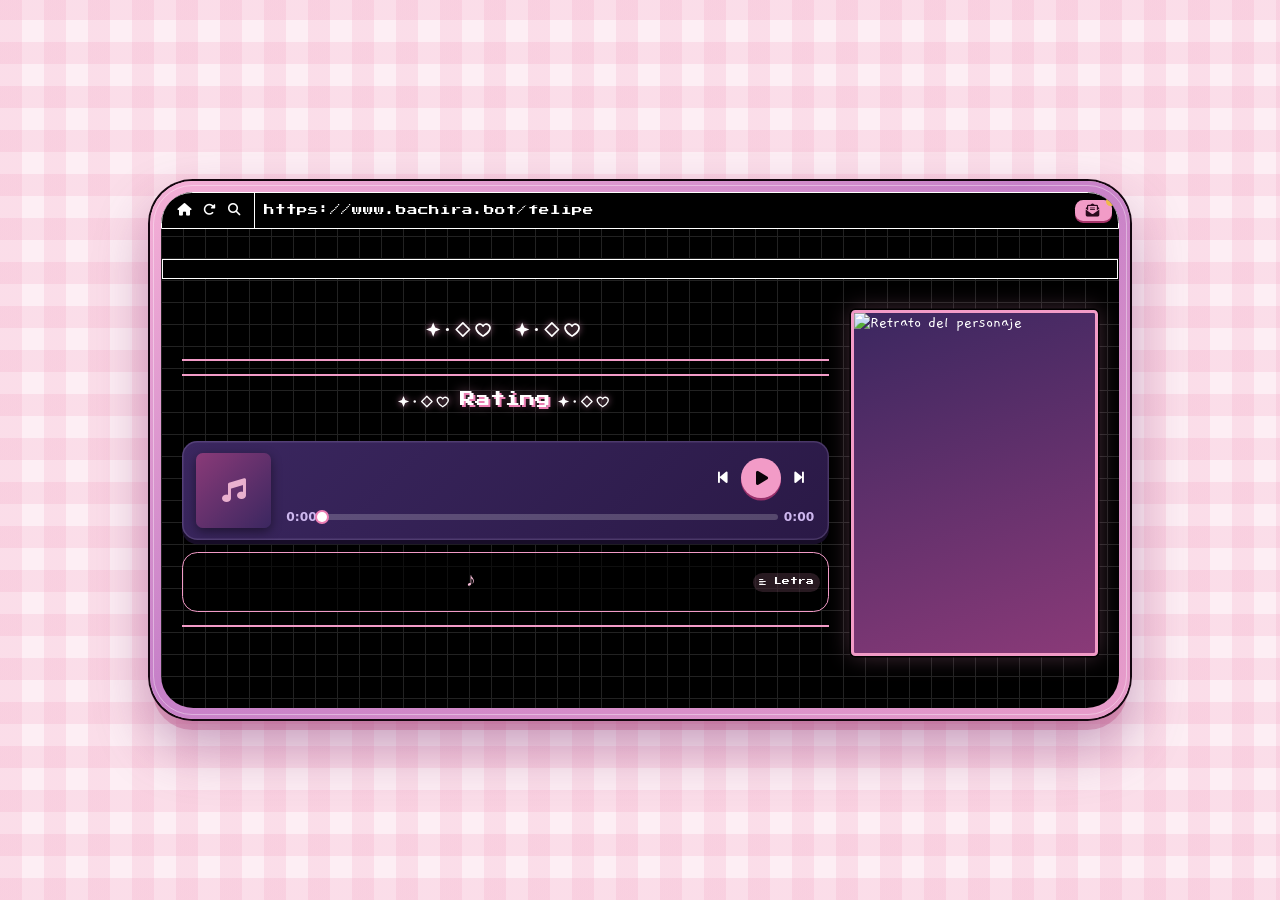
==== commit 0ee316e5: "Rename index (1) (23).html to index.html" ====
--- a/index.html
+++ b/index.html
@@ -41,25 +41,30 @@
       <h2 class="rt">Rating</h2>
       <div class="rating" id="rating"></div>
 
+      <!-- reproductor compacto tipo Spotify: la portada es la de la CANCIÓN, no la del personaje -->
       <div class="player">
-        <div class="cover"><img id="dimg" alt=""></div>
-        <span class="eq" aria-hidden="true"><i></i><i></i><i></i><i></i></span>
+        <div class="cover">
+          <i class="fas fa-music no" aria-hidden="true"></i>
+          <img id="dimg" alt="">
+          <span class="eq" aria-hidden="true"><i></i><i></i><i></i><i></i></span>
+        </div>
         <div class="pinfo"><p id="st"></p><small id="sa"></small></div>
+        <div class="ctl">
+          <button id="prev" type="button" aria-label="Anterior"><i class="fas fa-backward-step"></i></button>
+          <button id="pp" class="pp" type="button" aria-label="Reproducir o pausar"><i class="fas fa-play"></i></button>
+          <button id="next" type="button" aria-label="Siguiente"><i class="fas fa-forward-step"></i></button>
+        </div>
         <div class="prog">
           <span id="cur">0:00</span>
           <div class="track" id="trk" role="slider" tabindex="0" aria-label="Progreso de la canción" aria-valuemin="0" aria-valuemax="100" aria-valuenow="0"><i id="fill"></i></div>
           <span id="dur">0:00</span>
         </div>
-        <div class="ctl">
-          <button id="prev" type="button" aria-label="Anterior"><i class="fas fa-backward-step"></i></button>
-          <button id="pp" class="pp" type="button" aria-label="Reproducir o pausar"><i class="fas fa-play"></i></button>
-          <button id="next" type="button" aria-label="Siguiente"><i class="fas fa-forward-step"></i></button>
-        </div>
       </div>
 
-      <div class="lyr">
-        <div id="ly" aria-live="polite"><p></p><p class="on">♪</p><p></p></div>
-        <button id="lyb" type="button"><i class="fas fa-align-left"></i> Letra completa</button>
+      <!-- letra: solo se ve si la canción tiene letra en script.js -->
+      <div class="lyr" id="lyr">
+        <p id="ly" aria-live="polite">♪</p>
+        <button id="lyb" type="button"><i class="fas fa-align-left"></i> Letra</button>
       </div>
 
       <div class="tags" id="tags"></div>
@@ -67,7 +72,7 @@
 
     <aside class="side">
       <div class="ver" id="ver"></div>
-      <figure class="photo"><img id="img" alt="Retrato del personaje"><figcaption id="cap"></figcaption></figure>
+      <figure class="photo"><img id="img" alt="Retrato del personaje"></figure>
       <nav class="plats" id="plats" aria-label="Dónde chatear con el bot"></nav>
     </aside>
 
--- a/style.css
+++ b/style.css
@@ -23,6 +23,7 @@
   --px:'Press Start 2P','Courier New',monospace;   /* letras pixel */
   --hf:'Gaegu','Comic Sans MS',cursive;            /* letra de texto */
   --sf:'Parisienne',cursive;                       /* cursiva de las cartas */
+  --sans:system-ui,-apple-system,'Segoe UI',Roboto,'Helvetica Neue',Arial,sans-serif;   /* letra del reproductor (tipo Spotify) */
   /* adorno ⋆˙◇♡ dibujado como imagen para que se vea igual en todos los celulares */
   --orn:url("data:image/svg+xml,%3Csvg xmlns='http://www.w3.org/2000/svg' viewBox='0 0 60 16'%3E%3Cg fill='none' stroke='white' stroke-width='1.4' stroke-linejoin='round' stroke-linecap='round'%3E%3Cpath d='M7 2 8.7 6.3 13 8 8.7 9.7 7 14 5.3 9.7 1 8 5.3 6.3Z' fill='white' stroke='none'/%3E%3Ccircle cx='19' cy='8' r='1.3' fill='white' stroke='none'/%3E%3Cpath d='M32 2.4 37.6 8 32 13.6 26.4 8Z'/%3E%3Cpath d='M49 13.6C43 10 41.8 6.2 44.4 4.1 46.2 2.8 48.3 3.5 49 5.2 49.7 3.5 51.8 2.8 53.6 4.1 56.2 6.2 55 10 49 13.6Z'/%3E%3C/g%3E%3C/svg%3E");
 }
@@ -74,8 +75,8 @@
 }
 
 /* ---------- 1 · barra de navegador ---------- */
-.bar{flex:none;display:flex;align-items:stretch;height:2.4em;border:1.5px solid #fff;border-radius:1.8em 1.8em 0 0;background:#000}
-.ic{display:flex;align-items:center;gap:.95em;padding:0 1.15em 0 1.25em;border-right:1.5px solid #fff;font-size:.78em;color:#fff}
+.bar{flex:none;display:flex;align-items:stretch;height:2.15em;border:1.5px solid #fff;border-radius:1.8em 1.8em 0 0;background:#000}
+.ic{display:flex;align-items:center;gap:.95em;padding:0 1.05em 0 1.2em;border-right:1.5px solid #fff;font-size:.74em;color:#fff}
 .url{
   flex:1;min-width:0;display:flex;align-items:center;padding:0 .9em;
   font-family:var(--px);font-size:max(7.5px,.6em);line-height:1;color:#fff;white-space:nowrap;
@@ -84,8 +85,8 @@
 .url .pre{display:none}
 .tab{
   position:relative;align-self:center;flex:none;display:grid;place-items:center;
-  width:2.9em;height:1.7em;margin:0 .5em 0 0;border:0;border-radius:.6em;
-  background:var(--pink);color:#2a0a1d;font-size:.82em;cursor:pointer;
+  width:2.7em;height:1.55em;margin:0 .5em 0 0;border:0;border-radius:.6em;
+  background:var(--pink);color:#2a0a1d;font-size:.8em;cursor:pointer;
   box-shadow:0 2px 0 #a63469;transition:transform .2s;
 }
 .tab:hover{transform:translateY(-2px)}
@@ -94,18 +95,23 @@
 @keyframes wig{0%,60%,100%{transform:rotate(0)}68%{transform:rotate(-14deg)}78%{transform:rotate(12deg)}88%{transform:rotate(-6deg)}}
 @keyframes ping{to{box-shadow:0 0 0 9px transparent}}
 
-/* ---------- 2 · tira de bots (cuadrícula con la segunda fila asomando) ---------- */
+/* ---------- 2 · tira de bots: 7 por fila y la segunda fila asoma ----------
+   Cada fila tiene un alto FIJO (--rh), así los cuadritos nunca se encimen.
+   Para ver más o menos de la segunda fila cambia el "1.4" del max-height. */
 .strip{
-  --tw:2.85em;--gap:.42em;
-  flex:none;display:grid;grid-template-columns:repeat(auto-fill,minmax(var(--tw),1fr));gap:var(--gap);
-  max-height:calc(var(--tw)*1.42 + var(--gap));overflow-y:auto;overflow-x:hidden;
+  --gap:.45em;--rh:3.55em;
+  flex:none;display:grid;
+  grid-template-columns:repeat(auto-fill,minmax(2.7em,1fr));
+  grid-auto-rows:var(--rh);gap:var(--gap);
+  max-height:calc(var(--rh)*1.4 + var(--gap) + 5px);
+  overflow-y:auto;overflow-x:hidden;
   margin:.7em .8em .6em;padding:2px 4px 3px 2px;
   scrollbar-width:thin;scrollbar-color:var(--pink) transparent;
 }
 .strip::-webkit-scrollbar{width:5px}
 .strip::-webkit-scrollbar-thumb{background:var(--pink);border-radius:9px}
 .bt{
-  position:relative;display:block;aspect-ratio:1;overflow:hidden;
+  position:relative;display:block;min-width:0;overflow:hidden;
   border:2px solid var(--pink);border-radius:.62em;
   background:linear-gradient(160deg,var(--plum),#7a2f68);
   box-shadow:0 0 0 1px #000,0 .2em 0 rgba(242,155,199,.28);
@@ -115,7 +121,7 @@
 .bt img{position:absolute;inset:0;width:100%;height:100%;object-fit:cover}
 .bt span{
   position:absolute;inset:auto 0 0;padding:.9em .25em .1em .3em;
-  font:700 .64em/1.1 var(--hf);color:#ffb4d8;text-shadow:0 1px 2px #000;
+  font:700 .66em/1.1 var(--hf);color:#ffb4d8;text-shadow:0 1px 2px #000;
   background:linear-gradient(transparent,rgba(0,0,0,.88));
   white-space:nowrap;overflow:hidden;text-overflow:ellipsis;
 }
@@ -127,15 +133,15 @@
 }
 .hl{color:var(--hot)}
 
-/* ---------- 4 · datos en franja rosa ---------- */
-.line{margin:.65em 1em 0;text-align:center;font:400 1.02em/1.7 var(--hf);color:var(--ink)}
-.line span{padding:.08em .4em;background:var(--pink);-webkit-box-decoration-break:clone;box-decoration-break:clone}
-.line b{font-weight:700}
-.line i{font-style:normal;opacity:.6;padding:0 .05em}
-.line .hl{color:var(--wine);font-weight:700}
+/* ---------- 4 · datos en franja rosa (Nombre, Edad, Ocupación...) ---------- */
+.line{margin:.7em .8em 0;text-align:center;text-wrap:balance;font:700 1.1em/1.3 var(--hf);color:var(--ink)}
+.line span{padding:.1em .45em;background:var(--pink);-webkit-box-decoration-break:clone;box-decoration-break:clone}
+.line b{font-weight:700;color:var(--wine)}
+.line i{font-style:normal;opacity:.55;padding:0 .1em}
+.line .hl{color:var(--wine)}
 
 /* ---------- 5 · cuerpo: dos columnas ---------- */
-.body{flex:1;min-height:0;display:grid;grid-template-columns:minmax(0,1fr) 31%;gap:0 .8em;padding:.7em .85em .55em}
+.body{flex:1;min-height:0;display:grid;grid-template-columns:minmax(0,1fr) 27%;gap:0 .75em;padding:.75em .85em .6em}
 .main{min-width:0;display:flex;flex-direction:column;gap:.6em}
 
 /* título con adornos */
@@ -156,109 +162,115 @@
 .desc p+p{margin-top:.7em}
 .desc .q{font:400 1.45em/1.1 var(--sf);color:var(--pink)}
 
-/* rating */
+/* rating: la barra ocupa TODO el ancho de su columna, así las 6 quedan iguales */
 .rt{padding-top:.8em;border-top:2px solid var(--pink);font-size:max(9px,.8em);line-height:1.6}
-.rating{display:grid;grid-template-columns:repeat(3,minmax(0,1fr));gap:.75em .7em}
-.r{display:grid;grid-template-columns:auto minmax(0,1fr) auto;grid-template-areas:"i n n" "m m p";align-items:center;gap:.2em .3em;min-width:0}
-.r .ri{grid-area:i;font-size:1em;line-height:1}
-.r b{grid-area:n;min-width:0;overflow:hidden;text-overflow:ellipsis;white-space:nowrap;font:700 .9em/1.15 var(--hf);color:#fff}
-.meter{grid-area:m;height:.62em;overflow:hidden;border-radius:99px;background:#252525;box-shadow:inset 0 0 0 1px #343434}
+.rating{display:grid;grid-template-columns:repeat(3,minmax(0,1fr));gap:1.05em .65em;padding-bottom:.2em}
+.r{display:grid;grid-template-columns:minmax(0,1fr);grid-template-areas:"n" "p" "m";gap:.08em 0;align-content:start;min-width:0}
+.rn{grid-area:n;display:flex;align-items:center;gap:.3em;min-width:0}
+.r .ri{flex:none;font-size:1.2em;line-height:1}
+.r b{flex:1 1 0;min-width:0;overflow:hidden;text-overflow:ellipsis;white-space:nowrap;font:700 1.05em/1.25 var(--hf);color:#fff}
+.r em{grid-area:p;font:700 .98em/1.15 var(--hf);font-style:normal;color:var(--lilac)}
+.meter{grid-area:m;height:.8em;margin-top:.3em;overflow:hidden;border-radius:99px;background:#252525;box-shadow:inset 0 0 0 1px #3a3a3a}
 .meter i{
   display:block;height:100%;width:var(--v);border-radius:99px;
   background:linear-gradient(#fbbddb,#ee82b6);
   animation:fill 1.2s cubic-bezier(.2,.8,.2,1) both;animation-delay:calc(.6s + var(--i)*.12s);
 }
-.r em{grid-area:p;font:700 .78em/1 var(--hf);font-style:normal;color:var(--lilac)}
 @keyframes fill{from{width:0}}
 
-/* reproductor */
+/* reproductor compacto, tipo Spotify (portada de la canción + título + botón + barra) */
 .player{
-  position:relative;display:grid;grid-template-columns:4.1em minmax(0,1fr);gap:.18em .75em;align-items:center;
-  padding:.7em .8em;border-radius:1.15em;
+  position:relative;display:grid;
+  grid-template-columns:3.5em minmax(0,1fr) auto;
+  grid-template-areas:"c i k" "c p p";
+  align-items:center;gap:.2em .7em;
+  padding:.6em .7em;border-radius:.9em;font-family:var(--sans);
   background:linear-gradient(135deg,var(--plum),var(--plum2));
-  box-shadow:0 .28em 0 #170d28,inset 0 0 0 1.5px rgba(205,183,238,.18);
+  box-shadow:0 .25em 0 #170d28,inset 0 0 0 1.5px rgba(205,183,238,.18);
 }
 .cover{
-  grid-row:1/4;width:4.1em;height:4.1em;overflow:hidden;
-  border:2px solid var(--pink);border-radius:.75em;background:linear-gradient(160deg,var(--lilac),var(--pink));
-}
-.cover img{width:100%;height:100%;object-fit:cover;object-position:50% 10%}
-.playing .cover{animation:beat 1.4s ease-in-out infinite}
-@keyframes beat{50%{transform:scale(1.045)}}
-.pinfo{min-width:0;padding-right:2em}
-#st{font:700 1.1em/1.15 var(--hf);color:#fff;white-space:nowrap;overflow:hidden;text-overflow:ellipsis}
-#sa{display:block;font:400 .86em/1.2 var(--hf);color:var(--lilac)}
-.eq{position:absolute;top:.8em;right:.9em;display:flex;align-items:flex-end;gap:2px;height:1.1em}
-.eq i{width:3px;height:25%;border-radius:2px;background:var(--pink)}
+  grid-area:c;position:relative;display:grid;place-items:center;width:3.5em;height:3.5em;overflow:hidden;
+  border-radius:.4em;background:linear-gradient(135deg,#8a3a78,#3b2760);
+  box-shadow:0 .2em .6em rgba(0,0,0,.45);
+}
+.cover .no{font-size:1.4em;color:var(--pink3);opacity:.9}            /* nota musical si no hay portada */
+.cover img{position:absolute;inset:0;width:100%;height:100%;object-fit:cover;opacity:0;transition:opacity .3s}
+.cover img.ok{opacity:1}
+.playing .cover{animation:beat 1.6s ease-in-out infinite}
+@keyframes beat{50%{transform:scale(1.035)}}
+.eq{position:absolute;left:.3em;bottom:.3em;display:none;align-items:flex-end;gap:2px;height:.9em;padding:.2em .3em;border-radius:.3em;background:rgba(0,0,0,.55)}
+.playing .eq{display:flex}
+.eq i{width:3px;height:30%;border-radius:2px;background:var(--pink)}
 .playing .eq i{animation:eq .7s ease-in-out infinite alternate}
 .eq i:nth-child(2){animation-delay:.2s}.eq i:nth-child(3){animation-delay:.4s}.eq i:nth-child(4){animation-delay:.1s}
 @keyframes eq{to{height:100%}}
-.prog{display:flex;align-items:center;gap:.5em;font:700 .76em/1 var(--hf);color:var(--lilac)}
+.pinfo{grid-area:i;min-width:0}
+#st{font-size:1.02em;font-weight:700;line-height:1.2;color:#fff;display:-webkit-box;-webkit-box-orient:vertical;-webkit-line-clamp:2;line-clamp:2;overflow:hidden}
+#sa{display:block;margin-top:.1em;font-size:.82em;line-height:1.25;color:var(--lilac);white-space:nowrap;overflow:hidden;text-overflow:ellipsis}
+.ctl{grid-area:k;display:flex;align-items:center;gap:.15em}
+.ctl button{display:grid;place-items:center;width:1.9em;height:1.9em;border:0;border-radius:50%;background:none;color:#fff;font-size:.9em;cursor:pointer;transition:transform .15s}
+.ctl button:active{transform:scale(.88)}
+.ctl .pp{width:2.4em;height:2.4em;background:var(--pink);color:var(--ink);font-size:.95em;box-shadow:0 .15em 0 var(--deep)}
+.pp i.fa-play{margin-left:.12em}
+.prog{grid-area:p;display:flex;align-items:center;gap:.5em;font-size:.72em;font-weight:600;line-height:1;font-variant-numeric:tabular-nums;color:var(--lilac)}
 .track{position:relative;flex:1;height:.5em;border-radius:99px;background:rgba(255,255,255,.2);cursor:pointer;touch-action:none}
-.track:before{content:"";position:absolute;inset:-.8em 0}
+.track:before{content:"";position:absolute;inset:-.9em 0}
 .track i{display:block;position:relative;width:0;height:100%;border-radius:99px;background:linear-gradient(90deg,var(--pink2),var(--pink))}
-.track i:after{content:"";position:absolute;right:-.3em;top:50%;width:.75em;height:.75em;margin-top:-.375em;border-radius:50%;background:#fff;box-shadow:0 0 0 2px var(--pink2)}
-.ctl{display:flex;justify-content:center;align-items:center;gap:.6em}
-.ctl button{width:2.3em;height:2.3em;border:0;border-radius:50%;background:none;color:#fff;font-size:1em;cursor:pointer;transition:transform .15s}
-.ctl button:active{transform:scale(.88)}
-.ctl .pp{width:2.7em;height:2.7em;background:var(--pink);color:var(--ink);box-shadow:0 .2em 0 var(--deep)}
-.pp i.fa-play{margin-left:.12em}
-
-/* letra sincronizada */
-.lyr{display:flex;flex-direction:column;overflow:hidden;border:1.5px solid var(--pink);border-radius:.9em;background:rgba(0,0,0,.55)}
-#ly{display:flex;flex-direction:column;justify-content:center;gap:.25em;min-height:5.4em;padding:.5em .7em;text-align:center}
-#ly p{min-height:1.2em;font:400 .88em/1.2 var(--hf);color:#fff;opacity:.45;white-space:nowrap;overflow:hidden;text-overflow:ellipsis}
-#ly p.on{opacity:1;font-size:1.12em;color:var(--pink3);white-space:normal;animation:lin .4s}
-@keyframes lin{from{opacity:0;transform:translateY(8px)}}
+.track i:after{content:"";position:absolute;right:-.3em;top:50%;width:.8em;height:.8em;margin-top:-.4em;border-radius:50%;background:#fff;box-shadow:0 0 0 2px var(--pink2)}
+
+/* letra sincronizada: una sola línea (solo aparece si la canción tiene letra) */
+.lyr{display:flex;align-items:center;gap:.5em;padding:.35em .45em .35em .9em;border:1.5px solid var(--pink);border-radius:.9em;background:rgba(0,0,0,.55)}
+#ly{flex:1;min-width:0;min-height:2.4em;display:grid;place-items:center;text-align:center;font:400 1em/1.2 var(--hf);color:var(--pink3);animation:lin .4s}
+@keyframes lin{from{opacity:0;transform:translateY(6px)}}
 #lyb{
-  padding:.7em .5em;border:0;border-top:1.5px solid var(--pink);background:rgba(242,155,199,.14);
-  font-family:var(--px);font-size:max(8px,.5em);color:#fff;cursor:pointer;transition:background .2s,color .2s;
+  flex:none;padding:.65em .8em;border:0;border-radius:99px;background:rgba(242,155,199,.16);
+  font-family:var(--px);font-size:max(7px,.46em);line-height:1;color:#fff;cursor:pointer;transition:background .2s,color .2s;
 }
 #lyb:hover{background:var(--pink);color:var(--ink)}
 
-/* etiquetas */
-.tags{display:flex;flex-wrap:wrap;justify-content:center;gap:.5em .45em;padding-top:.8em;border-top:2px solid var(--pink)}
+/* etiquetas: pastillas rosas, de ancho parejo cuando son cortas */
+.tags{
+  display:flex;flex-wrap:wrap;justify-content:center;gap:.55em .5em;font-size:.86em;
+  padding-top:.9em;border-top:2px solid var(--pink);
+}
 .tags span{
-  padding:.12em .72em .16em;border-radius:99px;color:#fff;font:700 .86em/1.25 var(--hf);
+  flex:0 1 auto;min-width:calc((100% - 1em)/3);padding:.2em .7em .24em;border-radius:99px;
+  text-align:center;color:#fff;font:700 1em/1.25 var(--hf);
   background:linear-gradient(#f7acce,#ea78ab);box-shadow:0 2px 0 #8f2760;text-shadow:0 1px 0 rgba(90,10,55,.45);
 }
 
 /* columna derecha: novedades, foto y enlaces */
-.side{min-width:0;display:flex;flex-direction:column;gap:.6em;container-type:inline-size}
-.ver{font:400 .9em/1.25 var(--hf);text-align:left}
+.side{min-width:0;display:flex;flex-direction:column;gap:.5em;container-type:inline-size}
+.ver{font:700 .92em/1.15 var(--hf);text-align:left;overflow-wrap:break-word;text-shadow:0 1px 0 #000,0 0 6px #000}
 .ver:empty{display:none}
-.ver p+p{margin-top:.4em}
-.ver b{display:block;font-weight:400;color:var(--hot)}
-.ver .mark span{padding:.05em .3em;background:var(--pink);color:var(--ink);-webkit-box-decoration-break:clone;box-decoration-break:clone}
+.ver p+p{margin-top:.35em}
+.ver b{font-weight:700;color:var(--hot)}
+.ver span{color:#fff}
+.ver .mark span{padding:.05em .3em;background:var(--pink);color:var(--ink);text-shadow:none;-webkit-box-decoration-break:clone;box-decoration-break:clone}
 .photo{
-  position:relative;flex:1 1 0;min-height:10em;max-height:205cqw;margin:0;overflow:hidden;
+  position:relative;flex:1 1 0;min-height:10em;min-height:140cqw;max-height:195cqw;margin:0;overflow:hidden;
   border:3px solid var(--pink);border-radius:.25em;
   background:linear-gradient(160deg,var(--plum),#8a3a78);
   box-shadow:0 0 0 1.5px #000,0 0 1.4em rgba(242,155,199,.3);
 }
 .photo img{position:absolute;inset:0;width:100%;height:100%;max-width:none;object-fit:cover;object-position:50% 6%}
-.photo figcaption{
-  position:absolute;inset:auto 0 0;padding:.5em .3em .45em;text-align:center;
-  font-family:var(--px);font-size:max(7px,.5em);line-height:1.2;color:var(--ink);background:var(--pink);border-top:2px solid #000;
-}
-.plats{display:grid;gap:.3em}
+.plats{display:grid;gap:.25em}
 .pl{
-  display:flex;align-items:center;justify-content:center;gap:.4em;min-height:2.1em;padding:.25em .3em;
-  border:1.5px solid #fff;background:#000;color:#fff;font:400 .95em/1.1 var(--hf);text-align:center;
+  display:flex;align-items:center;justify-content:center;gap:.35em;min-height:1.7em;padding:.2em .3em;
+  border:1.5px solid #fff;background:#000;color:#fff;font:700 .92em/1.1 var(--hf);text-align:center;
   transition:background .15s,color .15s,border-color .15s,transform .15s;
 }
-.pl i{flex:none;font-size:.78em;color:var(--pink);transition:color .15s}
+.pl i{display:none}   /* iconos ocultos para que se vea como la referencia; borra esta línea si quieres mostrarlos */
 .pl span{min-width:0;overflow:hidden;text-overflow:ellipsis;white-space:nowrap}
 .pl:hover{background:var(--pink);border-color:var(--pink);color:var(--ink);transform:translateY(-1px)}
-.pl:hover i{color:var(--ink)}
 
 /* ---------- 6 · botones grandes de abajo ---------- */
-.more{flex:none;display:flex;justify-content:center;gap:.55em;padding:.45em .85em 1.05em}
+.more{flex:none;display:flex;flex-wrap:wrap;justify-content:center;gap:.5em;padding:.4em .85em 1.05em}
 .mb{
-  flex:1 1 auto;min-width:0;display:flex;align-items:center;justify-content:center;gap:.5em;
-  min-height:3em;padding:.45em .8em;border:2px solid #fff;border-radius:99px;
+  flex:1 1 6.5em;min-width:0;display:flex;align-items:center;justify-content:center;gap:.4em;
+  min-height:3em;padding:.45em .4em;overflow:hidden;border:2px solid #fff;border-radius:99px;
   background:linear-gradient(#f9b0d2,#ed7fb4);color:#fff;
-  font-family:var(--px);font-size:max(8px,.56em);line-height:1.5;text-align:center;text-shadow:1px 1px 0 rgba(122,22,76,.7);
+  font-family:var(--px);font-size:max(7px,.52em);line-height:1.5;text-align:center;text-shadow:1px 1px 0 rgba(122,22,76,.7);
   box-shadow:0 .3em 0 var(--deep),0 0 1.2em rgba(242,155,199,.35);
   cursor:pointer;transition:transform .15s,box-shadow .15s,filter .15s;
 }
@@ -309,41 +321,42 @@
 @media (max-width:339px){
   .body{grid-template-columns:1fr;gap:.9em 0}
   .side{order:-1}
-  .photo{flex:none;aspect-ratio:4/5;max-height:none}
+  .photo{flex:none;aspect-ratio:4/5;min-height:0;max-height:none}
 }
 
 /* ---------- escritorio ---------- */
 @media (min-width:760px){
   body{padding:28px 16px}
   .win{font-size:17px}
+  .bar{height:2.2em}
   .url{font-size:.62em}
   .url .pre{display:inline}
-  .strip{--tw:3.6em;--gap:.55em;margin:.8em 1.2em .65em}
+  .strip{--gap:.55em;--rh:6.5em;grid-template-columns:repeat(auto-fill,minmax(5.2em,1fr));margin:.8em 1.2em .65em}
+  .bt span{font-size:.72em}
   .note{font-size:.68em;padding:.8em 1.1em}
-  .line{font-size:1.12em;margin-top:.75em}
-  .body{grid-template-columns:minmax(0,1fr) 30%;gap:0 1.2em;padding:.9em 1.25em .7em}
-  .main{gap:.7em}
+  .line{font-size:1.2em;margin:.75em 1.2em 0}
+  .body{grid-template-columns:minmax(0,1fr) 27%;gap:0 1.3em;padding:.9em 1.25em .7em}
+  .main{gap:.75em}
   h1{font-size:1.15em}
   .desc{font-size:1.12em}
   .rt{font-size:.9em}
-  .rating{gap:.9em 1em}
-  .r b{font-size:1.04em}
-  .r em{font-size:.86em}
-  .meter{height:.7em}
-  .player{grid-template-columns:5.4em minmax(0,1fr);gap:.25em 1em;padding:.85em 1em}
-  .cover{width:5.4em;height:5.4em}
-  #st{font-size:1.25em}
-  #sa{font-size:.92em}
-  .ctl button{width:2.4em;height:2.4em}
-  .ctl .pp{width:2.9em;height:2.9em}
-  #ly{min-height:6.4em}
-  #ly p{font-size:.95em}
-  #ly p.on{font-size:1.25em}
-  .tags span{font-size:.95em}
+  .rating{gap:1.1em 1.1em}
+  .r{grid-template-columns:minmax(0,1fr) auto;grid-template-areas:"n p" "m m";align-items:center;gap:.25em .5em}
+  .r b{font-size:1.1em}
+  .r em{font-size:1.02em}
+  .meter{height:.85em;margin-top:.1em}
+  .player{grid-template-columns:4.4em minmax(0,1fr) auto;padding:.7em .85em;gap:.25em .9em}
+  .cover{width:4.4em;height:4.4em}
+  #st{font-size:1.1em}
+  #sa{font-size:.86em}
+  .ctl button{width:2em;height:2em}
+  .ctl .pp{width:2.5em;height:2.5em}
+  #ly{font-size:1.12em}
+  .tags{font-size:.95em}
   .ver{font-size:1em}
-  .pl{font-size:1.02em;min-height:2.3em}
+  .pl{font-size:1em;min-height:1.9em}
   .more{gap:.8em;padding:.6em 1.25em 1.25em}
-  .mb{font-size:.7em;padding:.5em 1.2em}
+  .mb{font-size:.66em;padding:.5em 1.2em}
 }
 
 /* ---------- movimiento reducido ---------- */
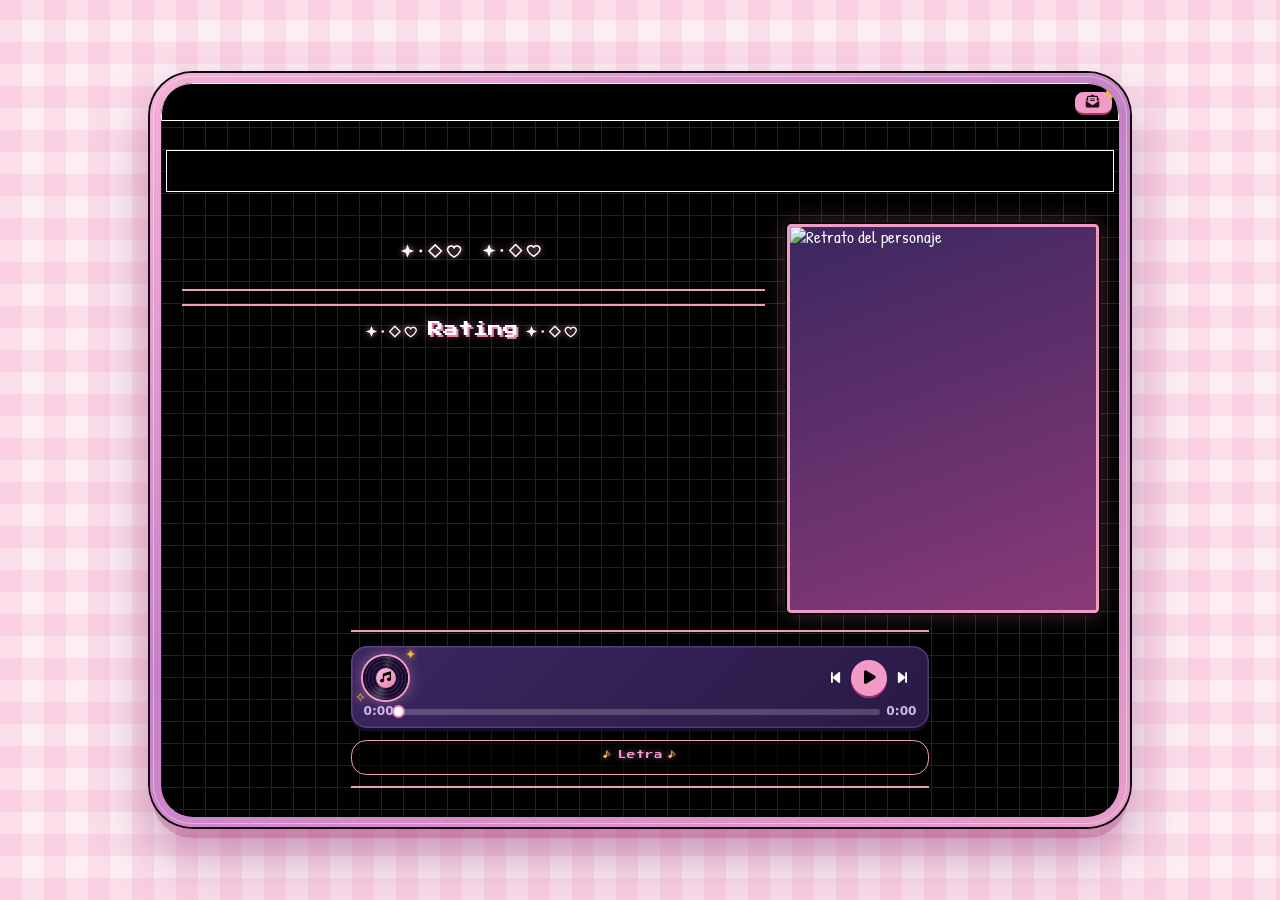
==== commit aa6be3ed: "Rename index (1) (24).html to index.html" ====
--- a/index.html
+++ b/index.html
@@ -6,26 +6,50 @@
 <meta name="theme-color" content="#fdeef4">
 <title>Felipe Moreno Gonzaga · Bachira</title>
 <link rel="preconnect" href="https://fonts.googleapis.com"><link rel="preconnect" href="https://fonts.gstatic.com" crossorigin>
-<link href="https://fonts.googleapis.com/css2?family=Gaegu:wght@400;700&family=Parisienne&family=Press+Start+2P&display=swap" rel="stylesheet">
+<link href="https://fonts.googleapis.com/css2?family=Fredoka:wght@400;500;600&family=Parisienne&family=Patrick+Hand&family=Press+Start+2P&display=swap" rel="stylesheet">
 <link rel="stylesheet" href="https://cdnjs.cloudflare.com/ajax/libs/font-awesome/6.4.0/css/all.min.css">
 <link rel="stylesheet" href="style.css">
 </head>
 <body>
 <div id="sky" aria-hidden="true"></div>
 
+<!-- regalo de Navidad: se dibuja una vez y se reutiliza en cada puerta sin bot -->
+<svg width="0" height="0" style="position:absolute" aria-hidden="true" focusable="false">
+  <defs>
+    <linearGradient id="gA" x1="0" y1="0" x2="1" y2="1"><stop offset="0" stop-color="#ff8db4"/><stop offset="1" stop-color="#d42a6b"/></linearGradient>
+    <linearGradient id="gB" x1="0" y1="0" x2="0" y2="1"><stop offset="0" stop-color="#ffb8d2"/><stop offset="1" stop-color="#f0629a"/></linearGradient>
+    <linearGradient id="gC" x1="0" y1="0" x2="1" y2="1"><stop offset="0" stop-color="#fff3b0"/><stop offset="1" stop-color="#e8a323"/></linearGradient>
+    <symbol id="gift" viewBox="0 0 64 64">
+      <g stroke="#2a0a1d" stroke-width="1.6" stroke-linejoin="round">
+        <rect x="11" y="32" width="42" height="25" rx="4" fill="url(#gA)"/>
+        <rect x="8" y="23" width="48" height="12" rx="3.5" fill="url(#gB)"/>
+        <rect x="28" y="23" width="8" height="34" fill="url(#gC)"/>
+        <path d="M32 23C25 8 11 11 15 19c3 5 13 4 17 4Z" fill="url(#gC)"/>
+        <path d="M32 23C39 8 53 11 49 19c-3 5-13 4-17 4Z" fill="url(#gC)"/>
+        <circle cx="32" cy="22.5" r="4.3" fill="url(#gC)"/>
+      </g>
+      <g fill="#fff">
+        <path d="M13 39.5L14.4 42.6 17.5 44 14.4 45.4 13 48.5 11.6 45.4 8.5 44 11.6 42.6Z" opacity=".9"/>
+        <path d="M8 7l.9 2.1L11 10l-2.1.9L8 13l-.9-2.1L5 10l2.1-.9Z"/>
+        <circle cx="46" cy="51" r="1.5"/><circle cx="20" cy="53" r="1.1"/>
+      </g>
+      <path d="M58 3l.9 2.1L61 6l-2.1.9L58 9l-.9-2.1L55 6l2.1-.9Z" fill="#fff3b0"/>
+    </symbol>
+  </defs>
+</svg>
+
 <main class="win"><div class="in">
 
   <!-- 1 · barra de navegador -->
   <header class="bar">
-    <div class="ic" aria-hidden="true"><i class="fas fa-house"></i><i class="fas fa-rotate-right"></i><i class="fas fa-magnifying-glass"></i></div>
-    <div class="url"><span class="pre">https://</span><span id="url">www.bachira.bot/felipe</span></div>
+    <div class="url"><span id="url"></span></div>
     <button class="tab" id="wb" type="button" aria-label="Abrir mensaje de bienvenida"><i class="fas fa-envelope-open-text"></i></button>
   </header>
 
-  <!-- 2 · tira de bots (se llena sola con tu bots.js) -->
-  <nav class="strip" id="strip" aria-label="Más bots" tabindex="0"></nav>
+  <!-- 2 · calendario de adviento: puertas 1-24, primero Masculinos y al bajar Femeninos (se llena desde script.js) -->
+  <nav class="strip" id="strip" aria-label="Calendario de adviento" tabindex="0"></nav>
 
-  <!-- 3 · caja de aviso -->
+  <!-- 3 · letrero que señala hacia arriba -->
   <aside class="note" id="note"></aside>
 
   <!-- 4 · datos en una línea rosa -->
@@ -40,13 +64,21 @@
 
       <h2 class="rt">Rating</h2>
       <div class="rating" id="rating"></div>
+    </div>
 
-      <!-- reproductor compacto tipo Spotify: la portada es la de la CANCIÓN, no la del personaje -->
+    <aside class="side">
+      <div class="ver" id="ver"></div>
+      <figure class="photo"><img id="img" alt="Retrato del personaje"></figure>
+      <nav class="plats" id="plats" aria-label="Dónde chatear con el bot"></nav>
+    </aside>
+
+    <!-- debajo de las dos columnas: reproductor, letra y etiquetas -->
+    <div class="low">
+
       <div class="player">
         <div class="cover">
-          <i class="fas fa-music no" aria-hidden="true"></i>
+          <span class="disc" aria-hidden="true"><i class="fas fa-music"></i></span>
           <img id="dimg" alt="">
-          <span class="eq" aria-hidden="true"><i></i><i></i><i></i><i></i></span>
         </div>
         <div class="pinfo"><p id="st"></p><small id="sa"></small></div>
         <div class="ctl">
@@ -61,25 +93,16 @@
         </div>
       </div>
 
-      <!-- letra: solo se ve si la canción tiene letra en script.js -->
+      <!-- letra de la canción (se llena desde script.js) -->
       <div class="lyr" id="lyr">
-        <p id="ly" aria-live="polite">♪</p>
-        <button id="lyb" type="button"><i class="fas fa-align-left"></i> Letra</button>
+        <h3>Letra</h3>
+        <div id="lall"></div>
       </div>
 
       <div class="tags" id="tags"></div>
     </div>
 
-    <aside class="side">
-      <div class="ver" id="ver"></div>
-      <figure class="photo"><img id="img" alt="Retrato del personaje"></figure>
-      <nav class="plats" id="plats" aria-label="Dónde chatear con el bot"></nav>
-    </aside>
-
   </section>
-
-  <!-- 6 · botones grandes de abajo (Lore, Relaciones, Datos Extra...) -->
-  <footer class="more" id="more"></footer>
 
 </div></main>
 
@@ -95,21 +118,16 @@
   </div>
 </div>
 
-<!-- ventana: letra completa -->
-<div class="modal" id="m-lyr" role="dialog" aria-modal="true" aria-label="Letra completa">
-  <div class="card">
+<!-- ventana: regalo que todavía no llega -->
+<div class="modal" id="m-gift" role="dialog" aria-modal="true" aria-label="Regalo sorpresa">
+  <div class="card letter">
     <button class="x" type="button" aria-label="Cerrar"><i class="fas fa-xmark"></i></button>
-    <h3 id="lt"></h3>
-    <div id="lall"></div>
-  </div>
-</div>
-
-<!-- ventana: Lore, Relaciones, Datos Extra... (se rellena desde script.js) -->
-<div class="modal" id="m-ex" role="dialog" aria-modal="true" aria-labelledby="ext">
-  <div class="card">
-    <button class="x" type="button" aria-label="Cerrar"><i class="fas fa-xmark"></i></button>
-    <h3 id="ext"></h3>
-    <div id="exb"></div>
+    <svg class="bigift" aria-hidden="true"><use href="#gift"/></svg>
+    <div class="orn" aria-hidden="true">❄ ♡ ❄</div>
+    <h3 id="gt">Regalo</h3>
+    <p>Este regalo llegará pronto ♡</p>
+    <p>Todavía lo estoy envolviendo con muchísimo cariño y un moño dorado. Vuelve a abrir esta puerta muy pronto: vale la pena esperar.</p>
+    <p class="sign"><span>Bachira</span> ♡</p>
   </div>
 </div>
 
--- a/style.css
+++ b/style.css
@@ -1,5 +1,5 @@
 /* =====================================================================
-   BACHIRA · ficha de bot — estilo oscuro (negro + rosa + letras pixel)
+   BACHIRA · Calendario de Adviento — ficha de bot (negro + rosa + pixel)
    ---------------------------------------------------------------------
    Casi todo está en "em": el tamaño de TODO el diseño escala desde el
    font-size de .win (más abajo), así se ve igual de armonioso en un
@@ -20,10 +20,11 @@
   --plum2:#2a1946;
   --lilac:#cdb7ee;
   --gold:#f0b84b;
-  --px:'Press Start 2P','Courier New',monospace;   /* letras pixel */
-  --hf:'Gaegu','Comic Sans MS',cursive;            /* letra de texto */
-  --sf:'Parisienne',cursive;                       /* cursiva de las cartas */
-  --sans:system-ui,-apple-system,'Segoe UI',Roboto,'Helvetica Neue',Arial,sans-serif;   /* letra del reproductor (tipo Spotify) */
+  --px:'Press Start 2P','Courier New',monospace;           /* letras pixel */
+  --hf:'Patrick Hand','Segoe UI',system-ui,sans-serif;     /* texto: manuscrita clara, con todos los acentos */
+  --fr:'Fredoka','Trebuchet MS',system-ui,sans-serif;      /* frase y rating: redondeada y vistosa */
+  --sf:'Parisienne',cursive;                               /* cursiva bonita */
+  --sans:system-ui,-apple-system,'Segoe UI',Roboto,'Helvetica Neue',Arial,sans-serif;   /* letra del reproductor */
   /* adorno ⋆˙◇♡ dibujado como imagen para que se vea igual en todos los celulares */
   --orn:url("data:image/svg+xml,%3Csvg xmlns='http://www.w3.org/2000/svg' viewBox='0 0 60 16'%3E%3Cg fill='none' stroke='white' stroke-width='1.4' stroke-linejoin='round' stroke-linecap='round'%3E%3Cpath d='M7 2 8.7 6.3 13 8 8.7 9.7 7 14 5.3 9.7 1 8 5.3 6.3Z' fill='white' stroke='none'/%3E%3Ccircle cx='19' cy='8' r='1.3' fill='white' stroke='none'/%3E%3Cpath d='M32 2.4 37.6 8 32 13.6 26.4 8Z'/%3E%3Cpath d='M49 13.6C43 10 41.8 6.2 44.4 4.1 46.2 2.8 48.3 3.5 49 5.2 49.7 3.5 51.8 2.8 53.6 4.1 56.2 6.2 55 10 49 13.6Z'/%3E%3C/g%3E%3C/svg%3E");
 }
@@ -76,13 +77,11 @@
 
 /* ---------- 1 · barra de navegador ---------- */
 .bar{flex:none;display:flex;align-items:stretch;height:2.15em;border:1.5px solid #fff;border-radius:1.8em 1.8em 0 0;background:#000}
-.ic{display:flex;align-items:center;gap:.95em;padding:0 1.05em 0 1.2em;border-right:1.5px solid #fff;font-size:.74em;color:#fff}
 .url{
-  flex:1;min-width:0;display:flex;align-items:center;padding:0 .9em;
+  flex:1;min-width:0;display:flex;align-items:center;justify-content:center;padding:0 .6em 0 4.2em;
   font-family:var(--px);font-size:max(7.5px,.6em);line-height:1;color:#fff;white-space:nowrap;
 }
 .url #url{min-width:0;overflow:hidden;text-overflow:ellipsis}
-.url .pre{display:none}
 .tab{
   position:relative;align-self:center;flex:none;display:grid;place-items:center;
   width:2.7em;height:1.55em;margin:0 .5em 0 0;border:0;border-radius:.6em;
@@ -95,82 +94,101 @@
 @keyframes wig{0%,60%,100%{transform:rotate(0)}68%{transform:rotate(-14deg)}78%{transform:rotate(12deg)}88%{transform:rotate(-6deg)}}
 @keyframes ping{to{box-shadow:0 0 0 9px transparent}}
 
-/* ---------- 2 · tira de bots: 7 por fila y la segunda fila asoma ----------
-   Cada fila tiene un alto FIJO (--rh), así los cuadritos nunca se encimen.
-   Para ver más o menos de la segunda fila cambia el "1.4" del max-height. */
+/* ---------- 2 · calendario de adviento: 6 puertas por fila, Masculinos y al bajar Femeninos ----------
+   Cada puerta tiene un alto FIJO (--rh), así nunca se encima nada.
+   Para ver más o menos filas sin bajar cambia el "2.45" del max-height. */
 .strip{
   --gap:.45em;--rh:3.55em;
-  flex:none;display:grid;
-  grid-template-columns:repeat(auto-fill,minmax(2.7em,1fr));
-  grid-auto-rows:var(--rh);gap:var(--gap);
-  max-height:calc(var(--rh)*1.4 + var(--gap) + 5px);
+  flex:none;display:grid;grid-template-columns:repeat(6,minmax(0,1fr));gap:var(--gap);
+  max-height:calc(var(--rh)*2.45 + var(--gap)*3 + .6em + 5px);
   overflow-y:auto;overflow-x:hidden;
   margin:.7em .8em .6em;padding:2px 4px 3px 2px;
   scrollbar-width:thin;scrollbar-color:var(--pink) transparent;
 }
 .strip::-webkit-scrollbar{width:5px}
 .strip::-webkit-scrollbar-thumb{background:var(--pink);border-radius:9px}
+.sec{
+  grid-column:1/-1;display:flex;align-items:center;gap:.8em;
+  font:400 max(7px,.58em)/1 var(--px);color:#fff;text-shadow:1px 1px 0 var(--pink2),0 0 .8em rgba(242,155,199,.6);
+}
+.sec:before,.sec:after{content:"";flex:1;height:2px;border-radius:2px;background:linear-gradient(90deg,transparent,var(--pink))}
+.sec:after{transform:scaleX(-1)}
+.sec:not(:first-child){margin-top:.55em}
 .bt{
-  position:relative;display:block;min-width:0;overflow:hidden;
+  position:relative;display:block;height:var(--rh);min-width:0;overflow:hidden;padding:0;
   border:2px solid var(--pink);border-radius:.62em;
   background:linear-gradient(160deg,var(--plum),#7a2f68);
   box-shadow:0 0 0 1px #000,0 .2em 0 rgba(242,155,199,.28);
-  transition:transform .2s,box-shadow .2s;
+  cursor:pointer;transition:transform .2s,box-shadow .2s;
 }
 .bt:hover{transform:translateY(-.2em) rotate(-2deg);box-shadow:0 0 0 1px #000,0 .35em .9em rgba(242,155,199,.5)}
 .bt img{position:absolute;inset:0;width:100%;height:100%;object-fit:cover}
+.bt b{                                   /* número de la puerta */
+  position:absolute;top:0;left:0;z-index:2;min-width:1.7em;padding:.5em .5em .45em;
+  border-radius:0 0 .7em 0;background:var(--pink);color:var(--ink);
+  font:400 max(6px,.52em)/1 var(--px);text-align:center;box-shadow:1px 1px 0 #000;
+}
 .bt span{
-  position:absolute;inset:auto 0 0;padding:.9em .25em .1em .3em;
-  font:700 .66em/1.1 var(--hf);color:#ffb4d8;text-shadow:0 1px 2px #000;
+  position:absolute;inset:auto 0 0;z-index:1;padding:.9em .25em .1em .3em;
+  font:400 .8em/1.1 var(--hf);color:#ffb4d8;text-shadow:0 1px 2px #000;
   background:linear-gradient(transparent,rgba(0,0,0,.88));
-  white-space:nowrap;overflow:hidden;text-overflow:ellipsis;
-}
-
-/* ---------- 3 · caja de aviso ---------- */
+  white-space:nowrap;overflow:hidden;text-overflow:ellipsis;text-align:center;
+}
+.gf{background:radial-gradient(circle at 50% 38%,#8a3a78,var(--plum2))}     /* puerta con regalo */
+.bt .g{position:absolute;left:12%;top:10%;width:76%;height:auto;aspect-ratio:1;overflow:visible;filter:drop-shadow(0 .15em .15em rgba(0,0,0,.5))}
+.gf:hover .g{animation:wig 1s}
+
+/* ---------- 3 · letrero que señala hacia arriba ---------- */
 .note{
-  margin:0 .15em;padding:.75em 1em;border:1.5px solid #fff;background:#000;
-  font-family:var(--px);font-size:max(7.5px,.62em);line-height:1.95;text-indent:1.5em;
-}
+  display:flex;align-items:center;justify-content:center;gap:.5em;
+  margin:0 .15em;padding:.45em .8em .55em;border:1.5px solid #fff;background:#000;
+  font:400 2em/1.1 var(--sf);color:#fff;text-shadow:0 0 .35em var(--pink),0 0 1em rgba(242,155,199,.55);
+}
+.note span{min-width:0;text-align:center}
+.note i{flex:none;font-size:.5em;color:var(--hot);text-shadow:0 0 .6em var(--hot);animation:up 1.3s ease-in-out infinite}
+@keyframes up{50%{transform:translateY(-.35em)}}
 .hl{color:var(--hot)}
 
 /* ---------- 4 · datos en franja rosa (Nombre, Edad, Ocupación...) ---------- */
-.line{margin:.7em .8em 0;text-align:center;text-wrap:balance;font:700 1.1em/1.3 var(--hf);color:var(--ink)}
+.line{margin:.7em .8em 0;text-align:center;text-wrap:balance;font:400 1.22em/1.35 var(--hf);color:var(--ink)}
 .line span{padding:.1em .45em;background:var(--pink);-webkit-box-decoration-break:clone;box-decoration-break:clone}
-.line b{font-weight:700;color:var(--wine)}
+.line b{font-weight:400;color:var(--wine)}
 .line i{font-style:normal;opacity:.55;padding:0 .1em}
 .line .hl{color:var(--wine)}
 
-/* ---------- 5 · cuerpo: dos columnas ---------- */
-.body{flex:1;min-height:0;display:grid;grid-template-columns:minmax(0,1fr) 27%;gap:0 .75em;padding:.75em .85em .6em}
+/* ---------- 5 · cuerpo: dos columnas y una franja de abajo ---------- */
+.body{flex:1;min-height:0;display:grid;grid-template-columns:minmax(0,1fr) 36%;gap:0 .75em;padding:.75em .85em .9em}
 .main{min-width:0;display:flex;flex-direction:column;gap:.6em}
 
-/* título con adornos */
+/* títulos con adornos */
 h1,.rt{
   font-family:var(--px);font-weight:400;text-align:center;color:#fff;
   text-shadow:2px 2px 0 var(--pink2),0 0 12px rgba(242,155,199,.5);
 }
-h1{font-size:max(9px,.8em);line-height:1.75;text-wrap:balance;padding-bottom:.75em;border-bottom:2px solid var(--pink)}
+h1{font-size:1.28em;line-height:1.6;text-wrap:balance;padding-bottom:.6em;border-bottom:2px solid var(--pink)}
 h1:before,h1:after,.rt:before,.rt:after{
   content:"";display:inline-block;width:3.75em;height:1em;margin:0 .4em;vertical-align:-.14em;
   background:var(--orn) center/contain no-repeat;
   filter:drop-shadow(0 0 3px rgba(242,155,199,.85));
 }
-
-/* sinopsis / frase */
-.desc{padding:.05em .15em .45em;text-align:center;font:400 1.02em/1.32 var(--hf);color:#fff}
+h1:before,h1:after{width:2.2em;margin:0 .25em}
+
+/* frase / sinopsis */
+.desc{padding:.1em .1em .55em;text-align:center;font:400 1.1em/1.3 var(--hf);color:#fff}
 .desc:empty{display:none}
 .desc p+p{margin-top:.7em}
-.desc .q{font:400 1.45em/1.1 var(--sf);color:var(--pink)}
-
-/* rating: la barra ocupa TODO el ancho de su columna, así las 6 quedan iguales */
+.desc .q{font:500 1.32em/1.3 var(--fr);text-wrap:balance;text-shadow:0 .08em .4em rgba(0,0,0,.8)}
+.desc .q .hl{text-shadow:0 0 .55em rgba(255,121,182,.75)}
+
+/* rating: nombres grandes que nunca se cortan (si no caben, bajan de renglón) */
 .rt{padding-top:.8em;border-top:2px solid var(--pink);font-size:max(9px,.8em);line-height:1.6}
-.rating{display:grid;grid-template-columns:repeat(3,minmax(0,1fr));gap:1.05em .65em;padding-bottom:.2em}
-.r{display:grid;grid-template-columns:minmax(0,1fr);grid-template-areas:"n" "p" "m";gap:.08em 0;align-content:start;min-width:0}
+.rating{display:grid;grid-template-columns:repeat(2,minmax(0,1fr));gap:1em .7em;padding-bottom:.2em}
+.r{display:grid;grid-template-columns:minmax(0,1fr);grid-template-areas:"n" "p" "m";gap:.12em 0;align-content:start;min-width:0}
 .rn{grid-area:n;display:flex;align-items:center;gap:.3em;min-width:0}
-.r .ri{flex:none;font-size:1.2em;line-height:1}
-.r b{flex:1 1 0;min-width:0;overflow:hidden;text-overflow:ellipsis;white-space:nowrap;font:700 1.05em/1.25 var(--hf);color:#fff}
-.r em{grid-area:p;font:700 .98em/1.15 var(--hf);font-style:normal;color:var(--lilac)}
-.meter{grid-area:m;height:.8em;margin-top:.3em;overflow:hidden;border-radius:99px;background:#252525;box-shadow:inset 0 0 0 1px #3a3a3a}
+.r .ri{flex:none;font-size:1.3em;line-height:1}
+.r b{min-width:0;font:600 1.2em/1.05 var(--fr);color:#fff;text-shadow:.08em .08em 0 var(--pink2);text-wrap:balance}
+.r em{grid-area:p;font:600 1.1em/1.1 var(--fr);font-style:normal;color:var(--pink3);text-shadow:0 0 .5em rgba(242,155,199,.5)}
+.meter{grid-area:m;height:.85em;margin-top:.3em;overflow:hidden;border-radius:99px;background:#252525;box-shadow:inset 0 0 0 1px #3a3a3a}
 .meter i{
   display:block;height:100%;width:var(--v);border-radius:99px;
   background:linear-gradient(#fbbddb,#ee82b6);
@@ -178,106 +196,99 @@
 }
 @keyframes fill{from{width:0}}
 
-/* reproductor compacto, tipo Spotify (portada de la canción + título + botón + barra) */
+/* columna derecha: novedades, foto (más grande) y enlaces */
+.side{min-width:0;display:flex;flex-direction:column;gap:.5em;container-type:inline-size}
+.ver{font:400 1.05em/1.15 var(--hf);text-align:left;overflow-wrap:break-word;text-shadow:0 1px 0 #000,0 0 6px #000}
+.ver:empty{display:none}
+.ver p+p{margin-top:.35em}
+.ver b{font-weight:400;color:var(--hot)}
+.ver span{color:#fff}
+.ver .mark span{padding:.05em .3em;background:var(--pink);color:var(--ink);text-shadow:none;-webkit-box-decoration-break:clone;box-decoration-break:clone}
+.photo{
+  position:relative;flex:1 1 0;min-height:10em;min-height:125cqw;max-height:195cqw;margin:0;overflow:hidden;
+  border:3px solid var(--pink);border-radius:.25em;
+  background:linear-gradient(160deg,var(--plum),#8a3a78);
+  box-shadow:0 0 0 1.5px #000,0 0 1.4em rgba(242,155,199,.3);
+}
+.photo img{position:absolute;inset:0;width:100%;height:100%;max-width:none;object-fit:cover;object-position:50% 6%}
+.plats{display:grid;gap:.25em}
+.pl{
+  display:flex;align-items:center;justify-content:center;gap:.35em;min-height:1.8em;padding:.2em .3em;
+  border:1.5px solid #fff;background:#000;color:#fff;font:400 1.12em/1.1 var(--hf);text-align:center;
+  transition:background .15s,color .15s,border-color .15s,transform .15s;
+}
+.pl i{display:none}   /* iconos ocultos para que se vea como la referencia; borra esta línea si quieres mostrarlos */
+.pl span{min-width:0;overflow:hidden;text-overflow:ellipsis;white-space:nowrap}
+.pl:hover{background:var(--pink);border-color:var(--pink);color:var(--ink);transform:translateY(-1px)}
+
+/* franja de abajo: reproductor pequeño, letra y etiquetas */
+.low{
+  grid-column:1/-1;width:min(100%,34em);margin:.5em auto 0;padding-top:.8em;border-top:2px solid var(--pink);
+  display:flex;flex-direction:column;gap:.7em;
+}
+
+/* reproductor compacto: disco decorado + título + ⏮ ▶ ⏭ + barra */
 .player{
   position:relative;display:grid;
-  grid-template-columns:3.5em minmax(0,1fr) auto;
-  grid-template-areas:"c i k" "c p p";
-  align-items:center;gap:.2em .7em;
-  padding:.6em .7em;border-radius:.9em;font-family:var(--sans);
+  grid-template-columns:2.5em minmax(0,1fr) auto;
+  grid-template-areas:"c i k" "p p p";
+  align-items:center;gap:.3em .65em;
+  padding:.55em .7em .6em;border-radius:.9em;font-family:var(--sans);
   background:linear-gradient(135deg,var(--plum),var(--plum2));
-  box-shadow:0 .25em 0 #170d28,inset 0 0 0 1.5px rgba(205,183,238,.18);
-}
-.cover{
-  grid-area:c;position:relative;display:grid;place-items:center;width:3.5em;height:3.5em;overflow:hidden;
-  border-radius:.4em;background:linear-gradient(135deg,#8a3a78,#3b2760);
-  box-shadow:0 .2em .6em rgba(0,0,0,.45);
-}
-.cover .no{font-size:1.4em;color:var(--pink3);opacity:.9}            /* nota musical si no hay portada */
-.cover img{position:absolute;inset:0;width:100%;height:100%;object-fit:cover;opacity:0;transition:opacity .3s}
+  box-shadow:0 .2em 0 #170d28,inset 0 0 0 1.5px rgba(205,183,238,.2);
+}
+.cover{grid-area:c;position:relative;width:2.5em;height:2.5em}
+.cover:before,.cover:after{position:absolute;z-index:2;color:var(--gold);font-size:.75em;line-height:1;text-shadow:0 0 .5em var(--gold);animation:tw 2.6s ease-in-out infinite;pointer-events:none}
+.cover:before{content:"✦";top:-.55em;right:-.6em}
+.cover:after{content:"✧";bottom:-.35em;left:-.65em;animation-delay:-1.3s}
+.disc{                                    /* disco de vinilo decorado (si no hay portada) */
+  position:absolute;inset:0;display:grid;place-items:center;border-radius:50%;
+  background:
+    conic-gradient(from 30deg,transparent 0 38%,rgba(255,255,255,.2) 48%,transparent 58% 88%,rgba(255,255,255,.14) 94%,transparent),
+    repeating-radial-gradient(circle,#140a22 0 1.5px,#33194f 2.5px 3.5px);
+  box-shadow:0 0 0 2px var(--pink),0 0 .9em rgba(242,155,199,.55);
+}
+.disc i{display:grid;place-items:center;width:46%;height:46%;border-radius:50%;background:linear-gradient(135deg,var(--pink3),var(--pink2));color:var(--ink);font-size:.62em}
+.playing .disc{animation:spin 4s linear infinite}
+@keyframes spin{to{transform:rotate(360deg)}}
+.cover img{position:absolute;inset:0;width:100%;height:100%;object-fit:cover;border-radius:.4em;opacity:0;transition:opacity .3s}
 .cover img.ok{opacity:1}
-.playing .cover{animation:beat 1.6s ease-in-out infinite}
-@keyframes beat{50%{transform:scale(1.035)}}
-.eq{position:absolute;left:.3em;bottom:.3em;display:none;align-items:flex-end;gap:2px;height:.9em;padding:.2em .3em;border-radius:.3em;background:rgba(0,0,0,.55)}
-.playing .eq{display:flex}
-.eq i{width:3px;height:30%;border-radius:2px;background:var(--pink)}
-.playing .eq i{animation:eq .7s ease-in-out infinite alternate}
-.eq i:nth-child(2){animation-delay:.2s}.eq i:nth-child(3){animation-delay:.4s}.eq i:nth-child(4){animation-delay:.1s}
-@keyframes eq{to{height:100%}}
 .pinfo{grid-area:i;min-width:0}
-#st{font-size:1.02em;font-weight:700;line-height:1.2;color:#fff;display:-webkit-box;-webkit-box-orient:vertical;-webkit-line-clamp:2;line-clamp:2;overflow:hidden}
-#sa{display:block;margin-top:.1em;font-size:.82em;line-height:1.25;color:var(--lilac);white-space:nowrap;overflow:hidden;text-overflow:ellipsis}
-.ctl{grid-area:k;display:flex;align-items:center;gap:.15em}
-.ctl button{display:grid;place-items:center;width:1.9em;height:1.9em;border:0;border-radius:50%;background:none;color:#fff;font-size:.9em;cursor:pointer;transition:transform .15s}
+#st{font-size:.98em;font-weight:600;line-height:1.2;color:#fff;white-space:nowrap;overflow:hidden;text-overflow:ellipsis}
+#sa{display:block;margin-top:.12em;font-size:.76em;line-height:1.25;color:var(--lilac);white-space:nowrap;overflow:hidden;text-overflow:ellipsis}
+.ctl{grid-area:k;display:flex;align-items:center;gap:.1em}
+.ctl button{display:grid;place-items:center;width:1.9em;height:1.9em;border:0;border-radius:50%;background:none;color:#fff;font-size:.82em;cursor:pointer;transition:transform .15s,color .15s}
+.ctl button:hover{color:var(--pink3)}
 .ctl button:active{transform:scale(.88)}
-.ctl .pp{width:2.4em;height:2.4em;background:var(--pink);color:var(--ink);font-size:.95em;box-shadow:0 .15em 0 var(--deep)}
+.ctl .pp{width:2.3em;height:2.3em;background:var(--pink);color:var(--ink);font-size:.88em;box-shadow:0 .15em 0 var(--deep)}
+.ctl .pp:hover{color:var(--ink);filter:brightness(1.06)}
 .pp i.fa-play{margin-left:.12em}
-.prog{grid-area:p;display:flex;align-items:center;gap:.5em;font-size:.72em;font-weight:600;line-height:1;font-variant-numeric:tabular-nums;color:var(--lilac)}
+.prog{grid-area:p;display:flex;align-items:center;gap:.5em;font-size:.68em;font-weight:600;line-height:1;font-variant-numeric:tabular-nums;color:var(--lilac)}
 .track{position:relative;flex:1;height:.5em;border-radius:99px;background:rgba(255,255,255,.2);cursor:pointer;touch-action:none}
 .track:before{content:"";position:absolute;inset:-.9em 0}
 .track i{display:block;position:relative;width:0;height:100%;border-radius:99px;background:linear-gradient(90deg,var(--pink2),var(--pink))}
 .track i:after{content:"";position:absolute;right:-.3em;top:50%;width:.8em;height:.8em;margin-top:-.4em;border-radius:50%;background:#fff;box-shadow:0 0 0 2px var(--pink2)}
 
-/* letra sincronizada: una sola línea (solo aparece si la canción tiene letra) */
-.lyr{display:flex;align-items:center;gap:.5em;padding:.35em .45em .35em .9em;border:1.5px solid var(--pink);border-radius:.9em;background:rgba(0,0,0,.55)}
-#ly{flex:1;min-width:0;min-height:2.4em;display:grid;place-items:center;text-align:center;font:400 1em/1.2 var(--hf);color:var(--pink3);animation:lin .4s}
-@keyframes lin{from{opacity:0;transform:translateY(6px)}}
-#lyb{
-  flex:none;padding:.65em .8em;border:0;border-radius:99px;background:rgba(242,155,199,.16);
-  font-family:var(--px);font-size:max(7px,.46em);line-height:1;color:#fff;cursor:pointer;transition:background .2s,color .2s;
-}
-#lyb:hover{background:var(--pink);color:var(--ink)}
+/* letra de la canción: se ve completa y la línea que suena se ilumina */
+.lyr{padding:.55em .5em .6em;border:1.5px solid var(--pink);border-radius:.9em;background:rgba(0,0,0,.6);text-align:center}
+.lyr h3{margin-bottom:.5em;font:400 max(7px,.5em)/1 var(--px);color:var(--pink);text-shadow:0 0 .8em rgba(242,155,199,.6)}
+.lyr h3:before,.lyr h3:after{content:"♪";margin:0 .7em;color:var(--gold)}
+#lall{position:relative;max-height:9em;overflow-y:auto;padding:0 .4em;scrollbar-width:thin;scrollbar-color:var(--pink) transparent}
+#lall p{padding:.12em 0;font:400 1.15em/1.3 var(--hf);color:rgba(255,255,255,.62);transition:color .3s}
+#lall p.on{color:var(--hot);text-shadow:0 0 .6em rgba(255,121,182,.6)}
+#lall .gap{height:.7em;padding:0}
+#lall .soon{opacity:.8}
 
 /* etiquetas: pastillas rosas, de ancho parejo cuando son cortas */
 .tags{
-  display:flex;flex-wrap:wrap;justify-content:center;gap:.55em .5em;font-size:.86em;
-  padding-top:.9em;border-top:2px solid var(--pink);
+  display:flex;flex-wrap:wrap;justify-content:center;gap:.55em .5em;font-size:.95em;
+  padding-top:.8em;border-top:2px solid var(--pink);
 }
 .tags span{
-  flex:0 1 auto;min-width:calc((100% - 1em)/3);padding:.2em .7em .24em;border-radius:99px;
-  text-align:center;color:#fff;font:700 1em/1.25 var(--hf);
+  flex:0 1 auto;min-width:calc((100% - 1em)/3);padding:.22em .8em .26em;border-radius:99px;
+  text-align:center;color:#fff;font:500 1em/1.25 var(--fr);
   background:linear-gradient(#f7acce,#ea78ab);box-shadow:0 2px 0 #8f2760;text-shadow:0 1px 0 rgba(90,10,55,.45);
 }
-
-/* columna derecha: novedades, foto y enlaces */
-.side{min-width:0;display:flex;flex-direction:column;gap:.5em;container-type:inline-size}
-.ver{font:700 .92em/1.15 var(--hf);text-align:left;overflow-wrap:break-word;text-shadow:0 1px 0 #000,0 0 6px #000}
-.ver:empty{display:none}
-.ver p+p{margin-top:.35em}
-.ver b{font-weight:700;color:var(--hot)}
-.ver span{color:#fff}
-.ver .mark span{padding:.05em .3em;background:var(--pink);color:var(--ink);text-shadow:none;-webkit-box-decoration-break:clone;box-decoration-break:clone}
-.photo{
-  position:relative;flex:1 1 0;min-height:10em;min-height:140cqw;max-height:195cqw;margin:0;overflow:hidden;
-  border:3px solid var(--pink);border-radius:.25em;
-  background:linear-gradient(160deg,var(--plum),#8a3a78);
-  box-shadow:0 0 0 1.5px #000,0 0 1.4em rgba(242,155,199,.3);
-}
-.photo img{position:absolute;inset:0;width:100%;height:100%;max-width:none;object-fit:cover;object-position:50% 6%}
-.plats{display:grid;gap:.25em}
-.pl{
-  display:flex;align-items:center;justify-content:center;gap:.35em;min-height:1.7em;padding:.2em .3em;
-  border:1.5px solid #fff;background:#000;color:#fff;font:700 .92em/1.1 var(--hf);text-align:center;
-  transition:background .15s,color .15s,border-color .15s,transform .15s;
-}
-.pl i{display:none}   /* iconos ocultos para que se vea como la referencia; borra esta línea si quieres mostrarlos */
-.pl span{min-width:0;overflow:hidden;text-overflow:ellipsis;white-space:nowrap}
-.pl:hover{background:var(--pink);border-color:var(--pink);color:var(--ink);transform:translateY(-1px)}
-
-/* ---------- 6 · botones grandes de abajo ---------- */
-.more{flex:none;display:flex;flex-wrap:wrap;justify-content:center;gap:.5em;padding:.4em .85em 1.05em}
-.mb{
-  flex:1 1 6.5em;min-width:0;display:flex;align-items:center;justify-content:center;gap:.4em;
-  min-height:3em;padding:.45em .4em;overflow:hidden;border:2px solid #fff;border-radius:99px;
-  background:linear-gradient(#f9b0d2,#ed7fb4);color:#fff;
-  font-family:var(--px);font-size:max(7px,.52em);line-height:1.5;text-align:center;text-shadow:1px 1px 0 rgba(122,22,76,.7);
-  box-shadow:0 .3em 0 var(--deep),0 0 1.2em rgba(242,155,199,.35);
-  cursor:pointer;transition:transform .15s,box-shadow .15s,filter .15s;
-}
-.mb b{flex:none;font:400 1.4em/1 system-ui,'Segoe UI Symbol',sans-serif;color:#fff}
-.mb span{text-wrap:balance}
-.mb:hover{transform:translateY(-.2em);filter:brightness(1.06)}
-.mb:active{transform:translateY(.15em);box-shadow:0 .1em 0 var(--deep)}
 
 /* ---------- ventanas emergentes ---------- */
 .modal{
@@ -302,15 +313,7 @@
 .letter p{font-size:1.2rem;line-height:1.3;margin-bottom:8px}
 .orn{color:var(--gold);letter-spacing:6px;animation:tw 2.6s infinite}
 .sign{margin-top:12px}.sign span{font:400 2.3rem var(--sf);color:var(--pink)}
-#lall p{padding:3px 0;font-size:1.1rem;opacity:.55}
-#lall p.on{opacity:1;color:var(--hot)}
-#exb p{margin-top:.6rem;font-size:1.15rem;line-height:1.3}
-#exb p:first-child{margin-top:0}
-#exb .soon{opacity:.7}
-.rows{display:grid;gap:.65rem;margin-bottom:.4rem;text-align:left}
-.rows div{display:flex;flex-wrap:wrap;align-items:center;gap:.35rem .6rem}
-.rows dt{flex:none;padding:.35rem .6rem;border-radius:6px;background:var(--pink);color:var(--ink);font-family:var(--px);font-size:.55rem;line-height:1.2}
-.rows dd{font-size:1.15rem}
+.bigift{display:block;width:5.6rem;height:5.6rem;margin:0 auto 6px;filter:drop-shadow(0 6px 10px rgba(0,0,0,.55));animation:wig 3s ease-in-out infinite}
 
 /* ---------- celular: la tarjeta ocupa toda la pantalla ---------- */
 @media (max-width:759px){
@@ -330,33 +333,23 @@
   .win{font-size:17px}
   .bar{height:2.2em}
   .url{font-size:.62em}
-  .url .pre{display:inline}
-  .strip{--gap:.55em;--rh:6.5em;grid-template-columns:repeat(auto-fill,minmax(5.2em,1fr));margin:.8em 1.2em .65em}
-  .bt span{font-size:.72em}
-  .note{font-size:.68em;padding:.8em 1.1em}
-  .line{font-size:1.2em;margin:.75em 1.2em 0}
-  .body{grid-template-columns:minmax(0,1fr) 27%;gap:0 1.3em;padding:.9em 1.25em .7em}
+  .strip{--gap:.55em;--rh:5.4em;grid-template-columns:repeat(9,minmax(0,1fr));margin:.8em 1.2em .65em}
+  .bt span{font-size:.85em}
+  .note{padding:.55em 1em .6em}
+  .line{font-size:1.32em;margin:.75em 1.2em 0}
+  .body{grid-template-columns:minmax(0,1fr) 34%;gap:0 1.3em;padding:.9em 1.25em .9em}
   .main{gap:.75em}
-  h1{font-size:1.15em}
-  .desc{font-size:1.12em}
+  h1{font-size:1.75em}
+  .desc{font-size:1.15em}
+  .desc .q{font-size:1.5em}
   .rt{font-size:.9em}
-  .rating{gap:1.1em 1.1em}
-  .r{grid-template-columns:minmax(0,1fr) auto;grid-template-areas:"n p" "m m";align-items:center;gap:.25em .5em}
-  .r b{font-size:1.1em}
-  .r em{font-size:1.02em}
-  .meter{height:.85em;margin-top:.1em}
-  .player{grid-template-columns:4.4em minmax(0,1fr) auto;padding:.7em .85em;gap:.25em .9em}
-  .cover{width:4.4em;height:4.4em}
-  #st{font-size:1.1em}
-  #sa{font-size:.86em}
-  .ctl button{width:2em;height:2em}
-  .ctl .pp{width:2.5em;height:2.5em}
-  #ly{font-size:1.12em}
-  .tags{font-size:.95em}
-  .ver{font-size:1em}
-  .pl{font-size:1em;min-height:1.9em}
-  .more{gap:.8em;padding:.6em 1.25em 1.25em}
-  .mb{font-size:.66em;padding:.5em 1.2em}
+  .rating{grid-template-columns:repeat(3,minmax(0,1fr));gap:1.1em}
+  .r b{font-size:1.35em}
+  .r em{font-size:1.2em}
+  .meter{height:.9em}
+  .ver{font-size:1.1em}
+  .pl{font-size:1.15em;min-height:1.9em}
+  .player{font-size:1.05em}
 }
 
 /* ---------- movimiento reducido ---------- */
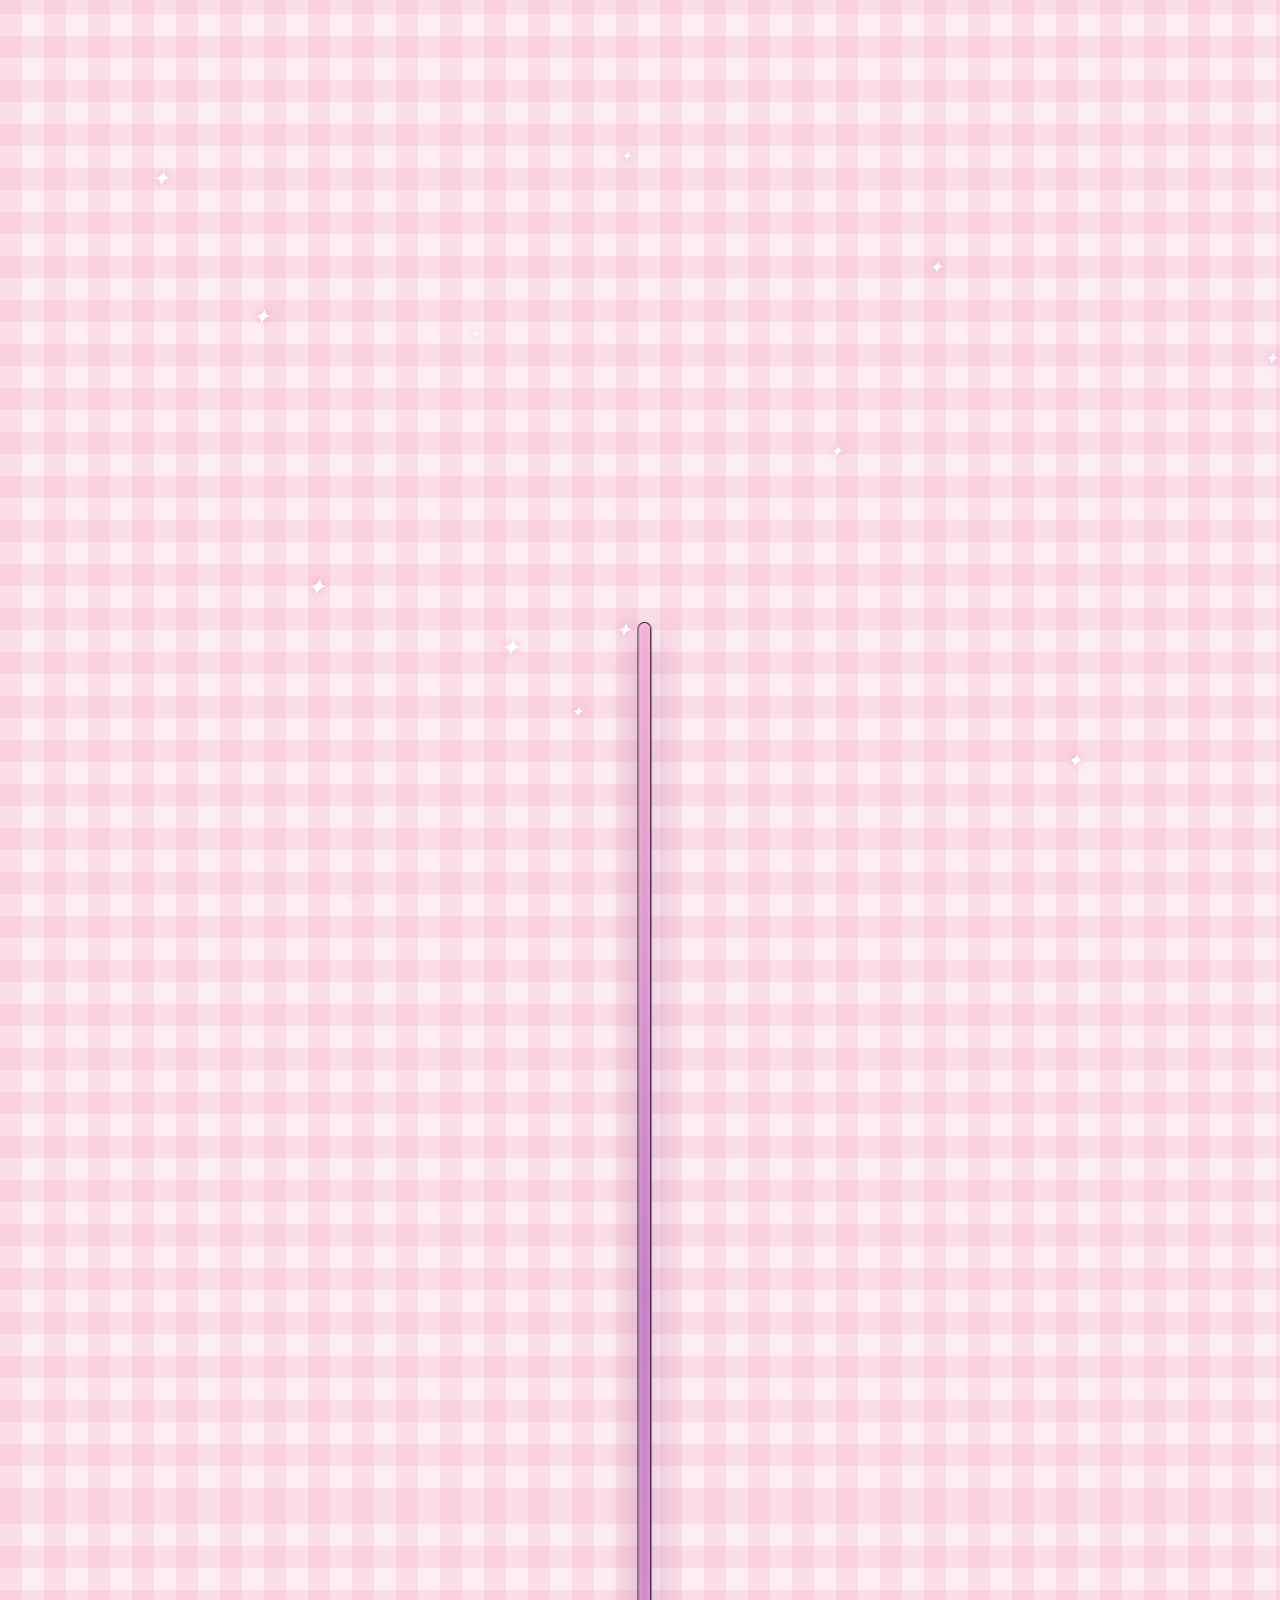
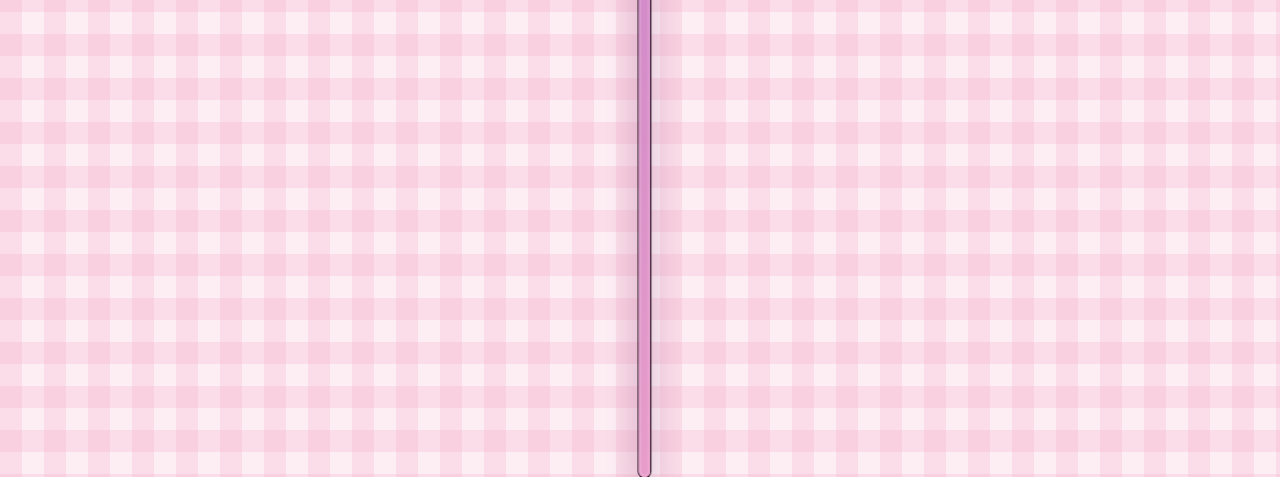
==== commit e138f13d: "Rename index (1) (25).html to index.html" ====
--- a/index.html
+++ b/index.html
@@ -6,19 +6,21 @@
 <meta name="theme-color" content="#fdeef4">
 <title>Felipe Moreno Gonzaga · Bachira</title>
 <link rel="preconnect" href="https://fonts.googleapis.com"><link rel="preconnect" href="https://fonts.gstatic.com" crossorigin>
-<link href="https://fonts.googleapis.com/css2?family=Fredoka:wght@400;500;600&family=Parisienne&family=Patrick+Hand&family=Press+Start+2P&display=swap" rel="stylesheet">
+<link href="https://fonts.googleapis.com/css2?family=Fredoka:wght@400;500;600;700&family=Parisienne&family=Patrick+Hand&family=Press+Start+2P&display=swap" rel="stylesheet">
 <link rel="stylesheet" href="https://cdnjs.cloudflare.com/ajax/libs/font-awesome/6.4.0/css/all.min.css">
 <link rel="stylesheet" href="style.css">
 </head>
 <body>
 <div id="sky" aria-hidden="true"></div>
 
-<!-- regalo de Navidad: se dibuja una vez y se reutiliza en cada puerta sin bot -->
+<!-- dibujos que se reutilizan: regalo de Navidad (puertas sin bot) y el icono de amigos -->
 <svg width="0" height="0" style="position:absolute" aria-hidden="true" focusable="false">
   <defs>
     <linearGradient id="gA" x1="0" y1="0" x2="1" y2="1"><stop offset="0" stop-color="#ff8db4"/><stop offset="1" stop-color="#d42a6b"/></linearGradient>
     <linearGradient id="gB" x1="0" y1="0" x2="0" y2="1"><stop offset="0" stop-color="#ffb8d2"/><stop offset="1" stop-color="#f0629a"/></linearGradient>
     <linearGradient id="gC" x1="0" y1="0" x2="1" y2="1"><stop offset="0" stop-color="#fff3b0"/><stop offset="1" stop-color="#e8a323"/></linearGradient>
+    <linearGradient id="gW" x1="0" y1="0" x2="1" y2="1"><stop offset="0" stop-color="#ffffff"/><stop offset="1" stop-color="#d4c2f4"/></linearGradient>
+
     <symbol id="gift" viewBox="0 0 64 64">
       <g stroke="#2a0a1d" stroke-width="1.6" stroke-linejoin="round">
         <rect x="11" y="32" width="42" height="25" rx="4" fill="url(#gA)"/>
@@ -35,92 +37,131 @@
       </g>
       <path d="M58 3l.9 2.1L61 6l-2.1.9L58 9l-.9-2.1L55 6l2.1-.9Z" fill="#fff3b0"/>
     </symbol>
+
+    <!-- amigos: dos personitas abrazadas con un corazón encima -->
+    <symbol id="amigos" viewBox="0 0 64 64">
+      <g stroke="#2a0a1d" stroke-width="2" stroke-linejoin="round" stroke-linecap="round">
+        <path d="M30 57C30 45 36.5 39 45 39S60 45 60 57Z" fill="url(#gC)"/>
+        <circle cx="45" cy="26" r="9" fill="url(#gC)"/>
+        <path d="M3 60C3 47 11.5 41 23 41S43 47 43 60Z" fill="url(#gW)"/>
+        <circle cx="23" cy="28" r="10.5" fill="url(#gW)"/>
+        <path d="M34 15.5C28 11 26.5 7.5 28 5.3C29.5 3.1 32.6 3.5 34 6.1C35.4 3.5 38.5 3.1 40 5.3C41.5 7.5 40 11 34 15.5Z" fill="#ff4f9a"/>
+      </g>
+      <path d="M14 23c2-3.2 5.6-4.8 9.4-4.2" fill="none" stroke="#fff" stroke-width="2" stroke-linecap="round" opacity=".9"/>
+      <path d="M8 9l.9 2.1L11 12l-2.1.9L8 15l-.9-2.1L5 12l2.1-.9Z" fill="#fff"/>
+      <path d="M57 8l.8 1.9L60 11l-2.2.9L57 14l-.8-2.1L54 11l2.2-1.1Z" fill="#fff3b0"/>
+    </symbol>
   </defs>
 </svg>
 
-<main class="win"><div class="in">
+<div class="fit"><main class="win">
 
-  <!-- 1 · barra de navegador -->
-  <header class="bar">
-    <div class="url"><span id="url"></span></div>
-    <button class="tab" id="wb" type="button" aria-label="Abrir mensaje de bienvenida"><i class="fas fa-envelope-open-text"></i></button>
-  </header>
+  <!-- lucecitas de Navidad sobre el marco -->
+  <div class="lights" aria-hidden="true"><i></i><i></i></div>
 
-  <!-- 2 · calendario de adviento: puertas 1-24, primero Masculinos y al bajar Femeninos (se llena desde script.js) -->
-  <nav class="strip" id="strip" aria-label="Calendario de adviento" tabindex="0"></nav>
+  <div class="in">
 
-  <!-- 3 · letrero que señala hacia arriba -->
-  <aside class="note" id="note"></aside>
+    <!-- 1 · barra de navegador: título, amigos y cartita -->
+    <header class="bar">
+      <span class="dots" aria-hidden="true"><i class="fas fa-house"></i><i class="fas fa-rotate-right"></i><i class="fas fa-magnifying-glass"></i></span>
+      <div class="url"><span id="url"></span></div>
+      <div class="acts">
+        <button class="tab" id="wf" type="button" aria-label="Amigos creadores"><svg class="ico" aria-hidden="true"><use href="#amigos"/></svg></button>
+        <button class="tab" id="wb" type="button" aria-label="Abrir mensaje de bienvenida"><i class="fas fa-envelope-open-text"></i></button>
+      </div>
+    </header>
 
-  <!-- 4 · datos en una línea rosa -->
-  <p class="line" id="line"></p>
+    <!-- 2 · ficha de datos: Nombre, Edad, Ocupación... con iconos (se llena desde script.js) -->
+    <section class="pan ficha" id="ficha" aria-label="Datos del personaje">
+      <h2 class="pill"><i class="fas fa-leaf" aria-hidden="true"></i><span>Ficha de datos</span></h2>
+      <div class="fgrid" id="fgrid"></div>
+    </section>
 
-  <!-- 5 · ficha: texto a la izquierda, foto y enlaces a la derecha -->
-  <section class="body">
+    <!-- 3 · cuerpo: a la izquierda nombre, frase, rating y reproductor; a la derecha foto, enlaces y letra -->
+    <section class="body">
 
-    <div class="main">
-      <h1 id="name"></h1>
-      <div class="desc" id="desc"></div>
+      <div class="main">
+        <h1 id="name"></h1>
+        <div class="desc" id="desc"></div>
 
-      <h2 class="rt">Rating</h2>
-      <div class="rating" id="rating"></div>
-    </div>
+        <section class="pan rate">
+          <h2 class="pill"><i class="fas fa-star" aria-hidden="true"></i><span>Rating</span></h2>
+          <div class="rating" id="rating"></div>
+        </section>
 
-    <aside class="side">
-      <div class="ver" id="ver"></div>
-      <figure class="photo"><img id="img" alt="Retrato del personaje"></figure>
-      <nav class="plats" id="plats" aria-label="Dónde chatear con el bot"></nav>
-    </aside>
-
-    <!-- debajo de las dos columnas: reproductor, letra y etiquetas -->
-    <div class="low">
-
-      <div class="player">
-        <div class="cover">
-          <span class="disc" aria-hidden="true"><i class="fas fa-music"></i></span>
-          <img id="dimg" alt="">
-        </div>
-        <div class="pinfo"><p id="st"></p><small id="sa"></small></div>
-        <div class="ctl">
-          <button id="prev" type="button" aria-label="Anterior"><i class="fas fa-backward-step"></i></button>
-          <button id="pp" class="pp" type="button" aria-label="Reproducir o pausar"><i class="fas fa-play"></i></button>
-          <button id="next" type="button" aria-label="Siguiente"><i class="fas fa-forward-step"></i></button>
-        </div>
-        <div class="prog">
-          <span id="cur">0:00</span>
-          <div class="track" id="trk" role="slider" tabindex="0" aria-label="Progreso de la canción" aria-valuemin="0" aria-valuemax="100" aria-valuenow="0"><i id="fill"></i></div>
-          <span id="dur">0:00</span>
+        <div class="player">
+          <div class="prow">
+            <div class="cover">
+              <span class="disc" aria-hidden="true"><i class="fas fa-music"></i></span>
+              <img id="dimg" alt="">
+            </div>
+            <div class="pinfo"><p id="st"></p><small id="sa"></small></div>
+            <div class="eq" aria-hidden="true"><i></i><i></i><i></i><i></i></div>
+            <button class="like" id="lk" type="button" aria-label="Me gusta"><svg viewBox="0 0 24 24" aria-hidden="true"><path d="M12 21.35l-1.45-1.32C5.4 15.36 2 12.28 2 8.5 2 5.42 4.42 3 7.5 3c1.74 0 3.41.81 4.5 2.09C13.09 3.81 14.76 3 16.5 3 19.58 3 22 5.42 22 8.5c0 3.78-3.4 6.86-8.55 11.54L12 21.35z"/></svg></button>
+          </div>
+          <div class="row2">
+            <div class="ctl">
+              <button id="prev" class="sq" type="button" aria-label="Anterior"><svg viewBox="0 0 24 24" aria-hidden="true"><rect x="4.5" y="5" width="3" height="14" rx="1.3"/><path d="M19.5 6.2v11.6a1 1 0 0 1-1.6.8l-8.1-5.8a1 1 0 0 1 0-1.6l8.1-5.8a1 1 0 0 1 1.6.8z"/></svg></button>
+              <button id="pp" class="pp" type="button" aria-label="Reproducir o pausar">
+                <svg class="ic-play" viewBox="0 0 24 24" aria-hidden="true"><path d="M8 5.6v12.8a1 1 0 0 0 1.5.86l10.6-6.4a1 1 0 0 0 0-1.72L9.5 4.74A1 1 0 0 0 8 5.6z"/></svg>
+                <svg class="ic-pause" viewBox="0 0 24 24" aria-hidden="true"><rect x="6" y="5" width="4.4" height="14" rx="1.6"/><rect x="13.6" y="5" width="4.4" height="14" rx="1.6"/></svg>
+              </button>
+              <button id="next" class="sq" type="button" aria-label="Siguiente"><svg viewBox="0 0 24 24" aria-hidden="true"><rect x="16.5" y="5" width="3" height="14" rx="1.3"/><path d="M4.5 6.2v11.6a1 1 0 0 0 1.6.8l8.1-5.8a1 1 0 0 0 0-1.6L6.1 5.4a1 1 0 0 0-1.6.8z"/></svg></button>
+            </div>
+            <div class="prog">
+              <span id="cur">0:00</span>
+              <div class="track" id="trk" role="slider" tabindex="0" aria-label="Progreso de la canción" aria-valuemin="0" aria-valuemax="100" aria-valuenow="0"><i id="fill"></i></div>
+              <span id="dur">0:00</span>
+            </div>
+          </div>
         </div>
       </div>
 
-      <!-- letra de la canción (se llena desde script.js) -->
-      <div class="lyr" id="lyr">
-        <h3>Letra</h3>
-        <div id="lall"></div>
-      </div>
+      <aside class="side">
+        <div class="ver" id="ver"></div>
+        <figure class="photo"><img id="img" alt="Retrato del personaje"></figure>
+        <nav class="plats" id="plats" aria-label="Dónde chatear con el bot"></nav>
 
-      <div class="tags" id="tags"></div>
-    </div>
+        <!-- letra de la canción (se llena desde script.js) -->
+        <div class="lyr" id="lyr">
+          <h3 class="pill"><span>Letra</span></h3>
+          <div id="lall"></div>
+        </div>
+      </aside>
 
-  </section>
+    </section>
 
-</div></main>
+    <!-- 4 · etiquetas -->
+    <div class="tags" id="tags"></div>
 
-<!-- ventana: bienvenida -->
+    <!-- 5 · calendario de adviento: los demás bots, Masculinos y Femeninos (se llena desde script.js) -->
+    <section class="pan cal" id="cal" aria-label="Calendario de adviento">
+      <h2 class="pill big" id="note"></h2>
+      <div class="strip" id="strip"></div>
+    </section>
+
+  </div>
+</main></div>
+
+<!-- ventana: bienvenida y presentación (la cartita) -->
 <div class="modal" id="m-wel" role="dialog" aria-modal="true" aria-label="Bienvenida">
-  <div class="card letter">
+  <div class="dlg wel">
     <button class="x" type="button" aria-label="Cerrar"><i class="fas fa-xmark"></i></button>
-    <div class="orn" aria-hidden="true">❄ ♡ ❄</div>
-    <h3>Bienvenidos</h3>
-    <p>Disfruté muchísimo hacer este calendario para ustedes. Ojalá disfruten todas estas tramas tan distintas, y todo lo que todavía está por venir.</p>
-    <p>Gracias por quedarse, por leer y por darle vida a cada personaje.</p>
-    <p class="sign">con mucho amor,<br><span>Bachira</span> ♡</p>
+    <div id="wel"></div>
+  </div>
+</div>
+
+<!-- ventana: amigos creadores -->
+<div class="modal" id="m-fri" role="dialog" aria-modal="true" aria-label="Amigos creadores">
+  <div class="dlg fri">
+    <button class="x" type="button" aria-label="Cerrar"><i class="fas fa-xmark"></i></button>
+    <div id="fri"></div>
   </div>
 </div>
 
 <!-- ventana: regalo que todavía no llega -->
 <div class="modal" id="m-gift" role="dialog" aria-modal="true" aria-label="Regalo sorpresa">
-  <div class="card letter">
+  <div class="dlg letter">
     <button class="x" type="button" aria-label="Cerrar"><i class="fas fa-xmark"></i></button>
     <svg class="bigift" aria-hidden="true"><use href="#gift"/></svg>
     <div class="orn" aria-hidden="true">❄ ♡ ❄</div>
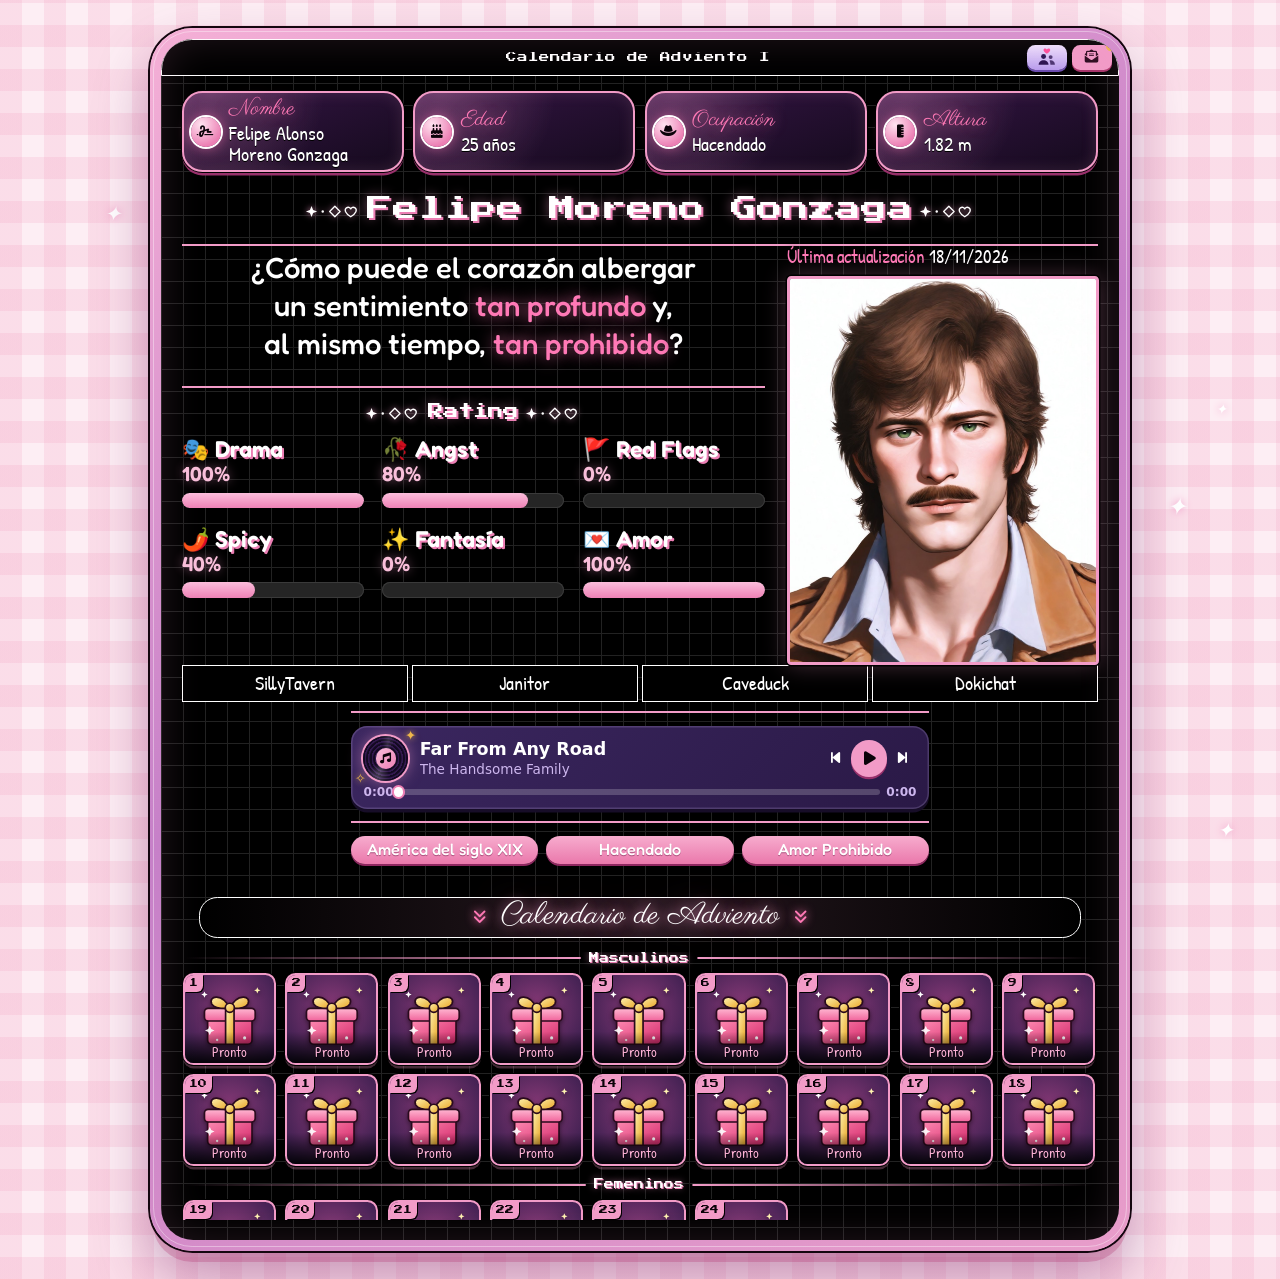
==== commit 2e36a236: "Rename index (1) (26).html to index.html" ====
--- a/index.html
+++ b/index.html
@@ -6,21 +6,19 @@
 <meta name="theme-color" content="#fdeef4">
 <title>Felipe Moreno Gonzaga · Bachira</title>
 <link rel="preconnect" href="https://fonts.googleapis.com"><link rel="preconnect" href="https://fonts.gstatic.com" crossorigin>
-<link href="https://fonts.googleapis.com/css2?family=Fredoka:wght@400;500;600;700&family=Parisienne&family=Patrick+Hand&family=Press+Start+2P&display=swap" rel="stylesheet">
+<link href="https://fonts.googleapis.com/css2?family=Fredoka:wght@400;500;600&family=Parisienne&family=Patrick+Hand&family=Press+Start+2P&display=swap" rel="stylesheet">
 <link rel="stylesheet" href="https://cdnjs.cloudflare.com/ajax/libs/font-awesome/6.4.0/css/all.min.css">
 <link rel="stylesheet" href="style.css">
 </head>
 <body>
 <div id="sky" aria-hidden="true"></div>
 
-<!-- dibujos que se reutilizan: regalo de Navidad (puertas sin bot) y el icono de amigos -->
+<!-- regalo de Navidad: se dibuja una vez y se reutiliza en cada puerta sin bot -->
 <svg width="0" height="0" style="position:absolute" aria-hidden="true" focusable="false">
   <defs>
     <linearGradient id="gA" x1="0" y1="0" x2="1" y2="1"><stop offset="0" stop-color="#ff8db4"/><stop offset="1" stop-color="#d42a6b"/></linearGradient>
     <linearGradient id="gB" x1="0" y1="0" x2="0" y2="1"><stop offset="0" stop-color="#ffb8d2"/><stop offset="1" stop-color="#f0629a"/></linearGradient>
     <linearGradient id="gC" x1="0" y1="0" x2="1" y2="1"><stop offset="0" stop-color="#fff3b0"/><stop offset="1" stop-color="#e8a323"/></linearGradient>
-    <linearGradient id="gW" x1="0" y1="0" x2="1" y2="1"><stop offset="0" stop-color="#ffffff"/><stop offset="1" stop-color="#d4c2f4"/></linearGradient>
-
     <symbol id="gift" viewBox="0 0 64 64">
       <g stroke="#2a0a1d" stroke-width="1.6" stroke-linejoin="round">
         <rect x="11" y="32" width="42" height="25" rx="4" fill="url(#gA)"/>
@@ -37,131 +35,110 @@
       </g>
       <path d="M58 3l.9 2.1L61 6l-2.1.9L58 9l-.9-2.1L55 6l2.1-.9Z" fill="#fff3b0"/>
     </symbol>
-
-    <!-- amigos: dos personitas abrazadas con un corazón encima -->
-    <symbol id="amigos" viewBox="0 0 64 64">
-      <g stroke="#2a0a1d" stroke-width="2" stroke-linejoin="round" stroke-linecap="round">
-        <path d="M30 57C30 45 36.5 39 45 39S60 45 60 57Z" fill="url(#gC)"/>
-        <circle cx="45" cy="26" r="9" fill="url(#gC)"/>
-        <path d="M3 60C3 47 11.5 41 23 41S43 47 43 60Z" fill="url(#gW)"/>
-        <circle cx="23" cy="28" r="10.5" fill="url(#gW)"/>
-        <path d="M34 15.5C28 11 26.5 7.5 28 5.3C29.5 3.1 32.6 3.5 34 6.1C35.4 3.5 38.5 3.1 40 5.3C41.5 7.5 40 11 34 15.5Z" fill="#ff4f9a"/>
-      </g>
-      <path d="M14 23c2-3.2 5.6-4.8 9.4-4.2" fill="none" stroke="#fff" stroke-width="2" stroke-linecap="round" opacity=".9"/>
-      <path d="M8 9l.9 2.1L11 12l-2.1.9L8 15l-.9-2.1L5 12l2.1-.9Z" fill="#fff"/>
-      <path d="M57 8l.8 1.9L60 11l-2.2.9L57 14l-.8-2.1L54 11l2.2-1.1Z" fill="#fff3b0"/>
+  <symbol id="amigos" viewBox="0 0 24 24">
+      <path fill="#ff4f9a" d="M12 8.2C9.3 6.4 7.9 5 7.9 3.6c0-1.1.8-1.9 1.9-1.9.9 0 1.7.5 2.2 1.3.5-.8 1.3-1.3 2.2-1.3 1.1 0 1.9.8 1.9 1.9 0 1.4-1.4 2.8-4.1 4.6z"/>
+      <circle cx="8" cy="11.6" r="3" fill="currentColor"/><path fill="currentColor" d="M2 21.6c0-3.4 2.6-5.6 6-5.6s6 2.2 6 5.6z"/>
+      <g fill="currentColor" opacity=".78"><circle cx="16.6" cy="12.3" r="2.4"/><path d="M15.3 16.3c.4-.1.8-.2 1.3-.2 2.9 0 5.2 1.9 5.2 5.5h-5.5c0-2-.4-3.8-1-5.3z"/></g>
     </symbol>
   </defs>
 </svg>
 
-<div class="fit"><main class="win">
+<main class="win"><div class="in">
 
-  <!-- lucecitas de Navidad sobre el marco -->
-  <div class="lights" aria-hidden="true"><i></i><i></i></div>
+  <!-- 1 · barra de navegador -->
+  <header class="bar">
+    <div class="url"><span id="url"></span></div>
+    <button class="tab fr" id="fb" type="button" aria-label="Abrir amigos creadores"><svg aria-hidden="true"><use href="#amigos"/></svg></button>
+    <button class="tab" id="wb" type="button" aria-label="Abrir mensaje de bienvenida"><i class="fas fa-envelope-open-text"></i></button>
+  </header>
 
-  <div class="in">
+  <!-- 4 · datos en tarjetas con icono -->
+  <section class="dat" id="dat" aria-label="Datos del personaje"></section>
 
-    <!-- 1 · barra de navegador: título, amigos y cartita -->
-    <header class="bar">
-      <span class="dots" aria-hidden="true"><i class="fas fa-house"></i><i class="fas fa-rotate-right"></i><i class="fas fa-magnifying-glass"></i></span>
-      <div class="url"><span id="url"></span></div>
-      <div class="acts">
-        <button class="tab" id="wf" type="button" aria-label="Amigos creadores"><svg class="ico" aria-hidden="true"><use href="#amigos"/></svg></button>
-        <button class="tab" id="wb" type="button" aria-label="Abrir mensaje de bienvenida"><i class="fas fa-envelope-open-text"></i></button>
-      </div>
-    </header>
+  <!-- 5 · ficha: texto a la izquierda, foto y enlaces a la derecha -->
+  <section class="body">
 
-    <!-- 2 · ficha de datos: Nombre, Edad, Ocupación... con iconos (se llena desde script.js) -->
-    <section class="pan ficha" id="ficha" aria-label="Datos del personaje">
-      <h2 class="pill"><i class="fas fa-leaf" aria-hidden="true"></i><span>Ficha de datos</span></h2>
-      <div class="fgrid" id="fgrid"></div>
-    </section>
+    <h1 id="name"></h1>
 
-    <!-- 3 · cuerpo: a la izquierda nombre, frase, rating y reproductor; a la derecha foto, enlaces y letra -->
-    <section class="body">
+    <div class="main">
+      <div class="desc" id="desc"></div>
 
-      <div class="main">
-        <h1 id="name"></h1>
-        <div class="desc" id="desc"></div>
+      <h2 class="rt">Rating</h2>
+      <div class="rating" id="rating"></div>
+    </div>
 
-        <section class="pan rate">
-          <h2 class="pill"><i class="fas fa-star" aria-hidden="true"></i><span>Rating</span></h2>
-          <div class="rating" id="rating"></div>
-        </section>
+    <aside class="side">
+      <div class="ver" id="ver"></div>
+      <figure class="photo"><img id="img" alt="Retrato del personaje"></figure>
+    </aside>
 
-        <div class="player">
-          <div class="prow">
-            <div class="cover">
-              <span class="disc" aria-hidden="true"><i class="fas fa-music"></i></span>
-              <img id="dimg" alt="">
-            </div>
-            <div class="pinfo"><p id="st"></p><small id="sa"></small></div>
-            <div class="eq" aria-hidden="true"><i></i><i></i><i></i><i></i></div>
-            <button class="like" id="lk" type="button" aria-label="Me gusta"><svg viewBox="0 0 24 24" aria-hidden="true"><path d="M12 21.35l-1.45-1.32C5.4 15.36 2 12.28 2 8.5 2 5.42 4.42 3 7.5 3c1.74 0 3.41.81 4.5 2.09C13.09 3.81 14.76 3 16.5 3 19.58 3 22 5.42 22 8.5c0 3.78-3.4 6.86-8.55 11.54L12 21.35z"/></svg></button>
-          </div>
-          <div class="row2">
-            <div class="ctl">
-              <button id="prev" class="sq" type="button" aria-label="Anterior"><svg viewBox="0 0 24 24" aria-hidden="true"><rect x="4.5" y="5" width="3" height="14" rx="1.3"/><path d="M19.5 6.2v11.6a1 1 0 0 1-1.6.8l-8.1-5.8a1 1 0 0 1 0-1.6l8.1-5.8a1 1 0 0 1 1.6.8z"/></svg></button>
-              <button id="pp" class="pp" type="button" aria-label="Reproducir o pausar">
-                <svg class="ic-play" viewBox="0 0 24 24" aria-hidden="true"><path d="M8 5.6v12.8a1 1 0 0 0 1.5.86l10.6-6.4a1 1 0 0 0 0-1.72L9.5 4.74A1 1 0 0 0 8 5.6z"/></svg>
-                <svg class="ic-pause" viewBox="0 0 24 24" aria-hidden="true"><rect x="6" y="5" width="4.4" height="14" rx="1.6"/><rect x="13.6" y="5" width="4.4" height="14" rx="1.6"/></svg>
-              </button>
-              <button id="next" class="sq" type="button" aria-label="Siguiente"><svg viewBox="0 0 24 24" aria-hidden="true"><rect x="16.5" y="5" width="3" height="14" rx="1.3"/><path d="M4.5 6.2v11.6a1 1 0 0 0 1.6.8l8.1-5.8a1 1 0 0 0 0-1.6L6.1 5.4a1 1 0 0 0-1.6.8z"/></svg></button>
-            </div>
-            <div class="prog">
-              <span id="cur">0:00</span>
-              <div class="track" id="trk" role="slider" tabindex="0" aria-label="Progreso de la canción" aria-valuemin="0" aria-valuemax="100" aria-valuenow="0"><i id="fill"></i></div>
-              <span id="dur">0:00</span>
-            </div>
-          </div>
+    <nav class="plats" id="plats" aria-label="Dónde chatear con el bot"></nav>
+
+    <!-- debajo de las dos columnas: reproductor, letra y etiquetas -->
+    <div class="low">
+
+      <div class="player">
+        <div class="cover">
+          <span class="disc" aria-hidden="true"><i class="fas fa-music"></i></span>
+          <img id="dimg" alt="">
+        </div>
+        <div class="pinfo"><p id="st"></p><small id="sa"></small></div>
+        <div class="ctl">
+          <button id="prev" type="button" aria-label="Anterior"><i class="fas fa-backward-step"></i></button>
+          <button id="pp" class="pp" type="button" aria-label="Reproducir o pausar"><i class="fas fa-play"></i></button>
+          <button id="next" type="button" aria-label="Siguiente"><i class="fas fa-forward-step"></i></button>
+        </div>
+        <div class="prog">
+          <span id="cur">0:00</span>
+          <div class="track" id="trk" role="slider" tabindex="0" aria-label="Progreso de la canción" aria-valuemin="0" aria-valuemax="100" aria-valuenow="0"><i id="fill"></i></div>
+          <span id="dur">0:00</span>
         </div>
       </div>
 
-      <aside class="side">
-        <div class="ver" id="ver"></div>
-        <figure class="photo"><img id="img" alt="Retrato del personaje"></figure>
-        <nav class="plats" id="plats" aria-label="Dónde chatear con el bot"></nav>
+      <!-- letra de la canción (se llena desde script.js) -->
+      <div class="lyr" id="lyr">
+        <h3>Letra</h3>
+        <div id="lall"></div>
+      </div>
 
-        <!-- letra de la canción (se llena desde script.js) -->
-        <div class="lyr" id="lyr">
-          <h3 class="pill"><span>Letra</span></h3>
-          <div id="lall"></div>
-        </div>
-      </aside>
+      <div class="tags" id="tags"></div>
+    </div>
 
-    </section>
+  </section>
 
-    <!-- 4 · etiquetas -->
-    <div class="tags" id="tags"></div>
+  <!-- calendario de adviento (ahora abajo): primero Masculinos y al bajar Femeninos; se llena desde script.js -->
+  <aside class="note" id="note"></aside>
+  <nav class="strip" id="strip" aria-label="Calendario de adviento" tabindex="0"></nav>
 
-    <!-- 5 · calendario de adviento: los demás bots, Masculinos y Femeninos (se llena desde script.js) -->
-    <section class="pan cal" id="cal" aria-label="Calendario de adviento">
-      <h2 class="pill big" id="note"></h2>
-      <div class="strip" id="strip"></div>
-    </section>
+</div></main>
 
-  </div>
-</main></div>
-
-<!-- ventana: bienvenida y presentación (la cartita) -->
+<!-- ventana: bienvenida -->
 <div class="modal" id="m-wel" role="dialog" aria-modal="true" aria-label="Bienvenida">
-  <div class="dlg wel">
+  <div class="card letter">
     <button class="x" type="button" aria-label="Cerrar"><i class="fas fa-xmark"></i></button>
-    <div id="wel"></div>
+    <div class="orn" aria-hidden="true">❄ ♡ ❄</div>
+    <h3>Bienvenidos</h3>
+    <p>Disfruté muchísimo hacer este calendario para ustedes. Ojalá disfruten todas estas tramas tan distintas, y todo lo que todavía está por venir.</p>
+    <p>Gracias por quedarse, por leer y por darle vida a cada personaje.</p>
+    <p class="sign">con mucho amor,<br><span>Bachira</span> ♡</p>
   </div>
 </div>
 
-<!-- ventana: amigos creadores -->
-<div class="modal" id="m-fri" role="dialog" aria-modal="true" aria-label="Amigos creadores">
-  <div class="dlg fri">
+<!-- ventana: amigos creadores (se llena desde script.js, datos en AMIGOS) -->
+<div class="modal" id="m-fr" role="dialog" aria-modal="true" aria-label="Amigos creadores">
+  <div class="card frs">
     <button class="x" type="button" aria-label="Cerrar"><i class="fas fa-xmark"></i></button>
-    <div id="fri"></div>
+    <div class="ftb"><svg aria-hidden="true"><use href="#amigos"/></svg><h3 id="ft"></h3></div>
+    <p class="fsub" id="fs"></p>
+    <div class="fg" id="fl"></div>
+    <div class="orn" aria-hidden="true">✦ ♡ ✦</div>
+    <div class="fnote"><h4 id="fh"></h4><p id="fm"></p></div>
   </div>
 </div>
 
 <!-- ventana: regalo que todavía no llega -->
 <div class="modal" id="m-gift" role="dialog" aria-modal="true" aria-label="Regalo sorpresa">
-  <div class="dlg letter">
+  <div class="card letter">
     <button class="x" type="button" aria-label="Cerrar"><i class="fas fa-xmark"></i></button>
     <svg class="bigift" aria-hidden="true"><use href="#gift"/></svg>
     <div class="orn" aria-hidden="true">❄ ♡ ❄</div>
--- a/style.css
+++ b/style.css
@@ -354,3 +354,126 @@
 
 /* ---------- movimiento reducido ---------- */
 @media (prefers-reduced-motion:reduce){*,*:before,*:after{animation:none!important;transition:none!important}}
+
+/* =====================================================================
+   V2 · datos con iconos · amigos creadores · calendario abajo · todo en una pantalla
+   (van al final a propósito: pisan a las reglas de arriba)
+   ===================================================================== */
+
+/* botones de la barra: amigos (morado) + cartita (rosa) */
+.tab{width:2.9em;height:1.85em}
+.tab.fr{margin-right:.4em;color:#2b1450;background:linear-gradient(#eee2fd,#b99cec);box-shadow:0 2px 0 #6c4db0}
+.tab.fr:after{display:none}
+.tab.fr svg{width:1.45em;height:1.45em;overflow:visible;animation:beat 2.6s ease-in-out infinite}
+@keyframes beat{0%,55%,100%{transform:scale(1)}63%{transform:scale(1.2)}71%{transform:scale(1)}79%{transform:scale(1.12)}}
+.url{padding-left:8.9em}
+
+/* datos en tarjetas con icono */
+.dat{flex:none;display:grid;grid-template-columns:repeat(2,minmax(0,1fr));gap:.4em;margin:.6em .8em 0}
+.dat .d:last-child:nth-child(odd){grid-column:1/-1}
+.d{
+  display:flex;align-items:center;gap:.5em;min-width:0;padding:.3em .55em .32em .42em;
+  border:2px solid var(--pink);border-radius:1.2em;
+  background:radial-gradient(circle at 12% 0,rgba(242,155,199,.28),transparent 55%),linear-gradient(160deg,#341544,#150a1d);
+  box-shadow:0 0 0 1px #000,0 .2em 0 var(--deep),inset 0 0 .9em rgba(242,155,199,.14);
+}
+.di{
+  flex:none;display:grid;place-items:center;width:1.85em;height:1.85em;border-radius:50%;color:var(--ink);font-size:.95em;
+  background:radial-gradient(circle at 34% 26%,#ffe3f0,var(--pink2) 72%);
+  box-shadow:0 0 0 2px #fff,0 0 .9em rgba(255,121,182,.75);
+}
+.di i{font-size:.82em}
+.d>div{min-width:0}
+.d em{display:block;font:400 1.22em/1 var(--sf);color:var(--hot);text-shadow:0 0 .6em rgba(255,121,182,.55)}
+.d b{display:block;margin-top:.08em;font:400 1.14em/1.05 var(--hf);color:#fff;text-wrap:balance;text-shadow:0 1px 0 #000}
+
+/* calendario abajo, con letrero que señala hacia abajo */
+.note{flex:none;margin:.5em .8em 0;padding:.04em .6em .12em;border-radius:.6em;font-size:1.5em;background:linear-gradient(90deg,transparent,rgba(242,155,199,.16),transparent),#000}
+.note i{animation-name:dn}
+@keyframes dn{50%{transform:translateY(.35em)}}
+.strip{align-content:start}
+.body{flex:none}
+.body>h1{grid-column:1/-1}
+.plats{grid-column:1/-1;grid-template-columns:repeat(4,minmax(0,1fr))}
+.in:after{content:"";position:absolute;inset:0;border-radius:inherit;pointer-events:none;box-shadow:inset 0 0 2.4em rgba(242,155,199,.15)}
+
+/* ---------- celular: TODO cabe en una pantalla ----------
+   El tamaño de todo (está en "em") también se ajusta al ALTO de la pantalla.
+   El calendario ocupa el espacio que sobra y se desliza dentro de su caja.
+   Si quieres más puertas visibles: sube el 8.4em del .strip; si algo no cabe, sube el 57 del .win. */
+@media (max-width:759px){
+  .win{font-size:clamp(11.5px,3.65vw,17px);font-size:clamp(10px,min(3.65vw,calc((100dvh - 14px)/57)),17px)}
+  .body{grid-template-columns:minmax(0,1fr) 37%;gap:.4em .7em;padding:.5em .8em .35em}
+  .body>h1{font-size:.84em;line-height:1.5;padding-bottom:.45em}
+  .body>h1:before,.body>h1:after{width:1.5em;margin:0 .25em}
+  .main{gap:.3em;justify-content:center}
+  .desc{padding:0}
+  .desc .q{font-size:1.14em;line-height:1.28}
+  .rt{padding-top:.5em;font-size:max(7.5px,.62em);line-height:1.5}
+  .rt:before,.rt:after{width:2.8em;margin:0 .3em}
+  .rating{gap:.5em .6em;padding:0}
+  .r{grid-template-columns:minmax(0,1fr) auto;grid-template-areas:"n n" "m p";align-items:center;gap:.14em .35em}
+  .r .ri{font-size:1.05em}
+  .r b{font-size:1em}
+  .r em{font-size:.86em}
+  .meter{height:.62em;margin:0}
+  .ver{font-size:.85em}
+  .photo{min-height:100cqw}
+  .plats{gap:.3em}
+  .pl{min-height:1.7em;font-size:.95em}
+  .low{margin:.1em auto 0;padding-top:.45em;gap:.45em}
+  .player{padding:.4em .6em .45em;gap:.2em .6em}
+  .tags{padding-top:.45em;font-size:.88em;gap:.4em}
+  #lall{max-height:3.4em}
+  .strip{flex:1 1 0;min-height:8.4em;max-height:none;margin:.4em .8em .85em;--rh:3.3em}
+}
+
+/* ---------- escritorio ---------- */
+@media (min-width:760px){
+  .dat{grid-template-columns:repeat(4,minmax(0,1fr));margin:.9em 1.25em 0;gap:.55em}
+  .dat .d:last-child:nth-child(odd){grid-column:auto}
+  .d em{font-size:1.3em}
+  .d b{font-size:1.2em}
+  .body>h1{font-size:1.5em}
+  .note{margin:.6em 1.25em 0;font-size:1.8em}
+  .strip{margin-bottom:1.2em}
+}
+
+/* ---------- ventana: amigos creadores ---------- */
+.frs{
+  width:min(420px,100%);padding:0 0 18px;font-weight:400;text-align:center;
+  background:
+    radial-gradient(circle at 50% 0,rgba(242,155,199,.2),transparent 60%),
+    linear-gradient(var(--grid) 1px,transparent 1px) 0 0/22px 22px,
+    linear-gradient(90deg,var(--grid) 1px,transparent 1px) 0 0/22px 22px,#050505;
+}
+.ftb{
+  display:flex;align-items:center;justify-content:space-between;gap:10px;margin-bottom:12px;padding:12px 52px 10px 16px;
+  background:linear-gradient(90deg,#3a1340,#7a2a64);border-bottom:3px solid var(--pink);color:var(--pink3);
+}
+.ftb svg{flex:none;width:32px;height:32px;filter:drop-shadow(0 0 8px rgba(255,121,182,.75))}
+.frs h3{margin:0;font:400 2rem/1 var(--sf);color:#fff;text-shadow:0 0 14px var(--pink)}
+.frs h3:after{content:" ✧";color:var(--gold);text-shadow:0 0 10px var(--gold)}
+.fsub{margin:0 16px 12px;font:400 1.15rem/1.25 var(--hf);color:var(--pink3)}
+.fg{display:grid;grid-template-columns:1fr 1fr;gap:10px;margin:0 16px 12px}
+.fc{
+  display:flex;flex-direction:column;align-items:center;gap:2px;min-width:0;padding:12px 6px 10px;
+  border:2px solid var(--pink);border-radius:18px;
+  background:linear-gradient(165deg,#341544,#14081c);
+  box-shadow:0 0 0 1px #000,0 4px 0 var(--deep),inset 0 0 16px rgba(242,155,199,.14);
+  transition:transform .2s,box-shadow .2s;
+}
+a.fc:hover,a.fc:focus-visible{transform:translateY(-3px) rotate(-1deg);box-shadow:0 0 0 1px #000,0 7px 0 var(--deep),0 0 20px rgba(242,155,199,.55)}
+.av{
+  position:relative;display:grid;place-items:center;width:72px;height:72px;margin-bottom:6px;overflow:hidden;border-radius:50%;
+  border:3px solid var(--pink);box-shadow:0 0 0 3px #fff,0 0 16px rgba(242,155,199,.6);
+  background:linear-gradient(145deg,#ff9cc8,#8f3d9e);
+}
+.av b{font:400 2.4rem/1 var(--sf);color:#fff;text-shadow:0 2px 6px rgba(0,0,0,.35)}
+.av img{position:absolute;inset:0;width:100%;height:100%;object-fit:cover}
+.fc strong{max-width:100%;overflow:hidden;text-overflow:ellipsis;white-space:nowrap;font:600 1.2rem/1.1 var(--fr);color:#fff}
+.fc small{font:400 1rem/1.1 var(--hf);color:var(--lilac)}
+.frs .orn{margin:2px 0 10px}
+.fnote{margin:0 16px;padding:10px 12px 12px;border:2px dashed var(--pink);border-radius:16px;background:rgba(242,155,199,.09)}
+.fnote h4{margin:0 0 4px;font:400 2.1rem/1 var(--sf);color:var(--pink);text-shadow:0 0 12px rgba(242,155,199,.55)}
+.fnote p{margin:0;font:400 1.1rem/1.25 var(--hf);color:#fff}
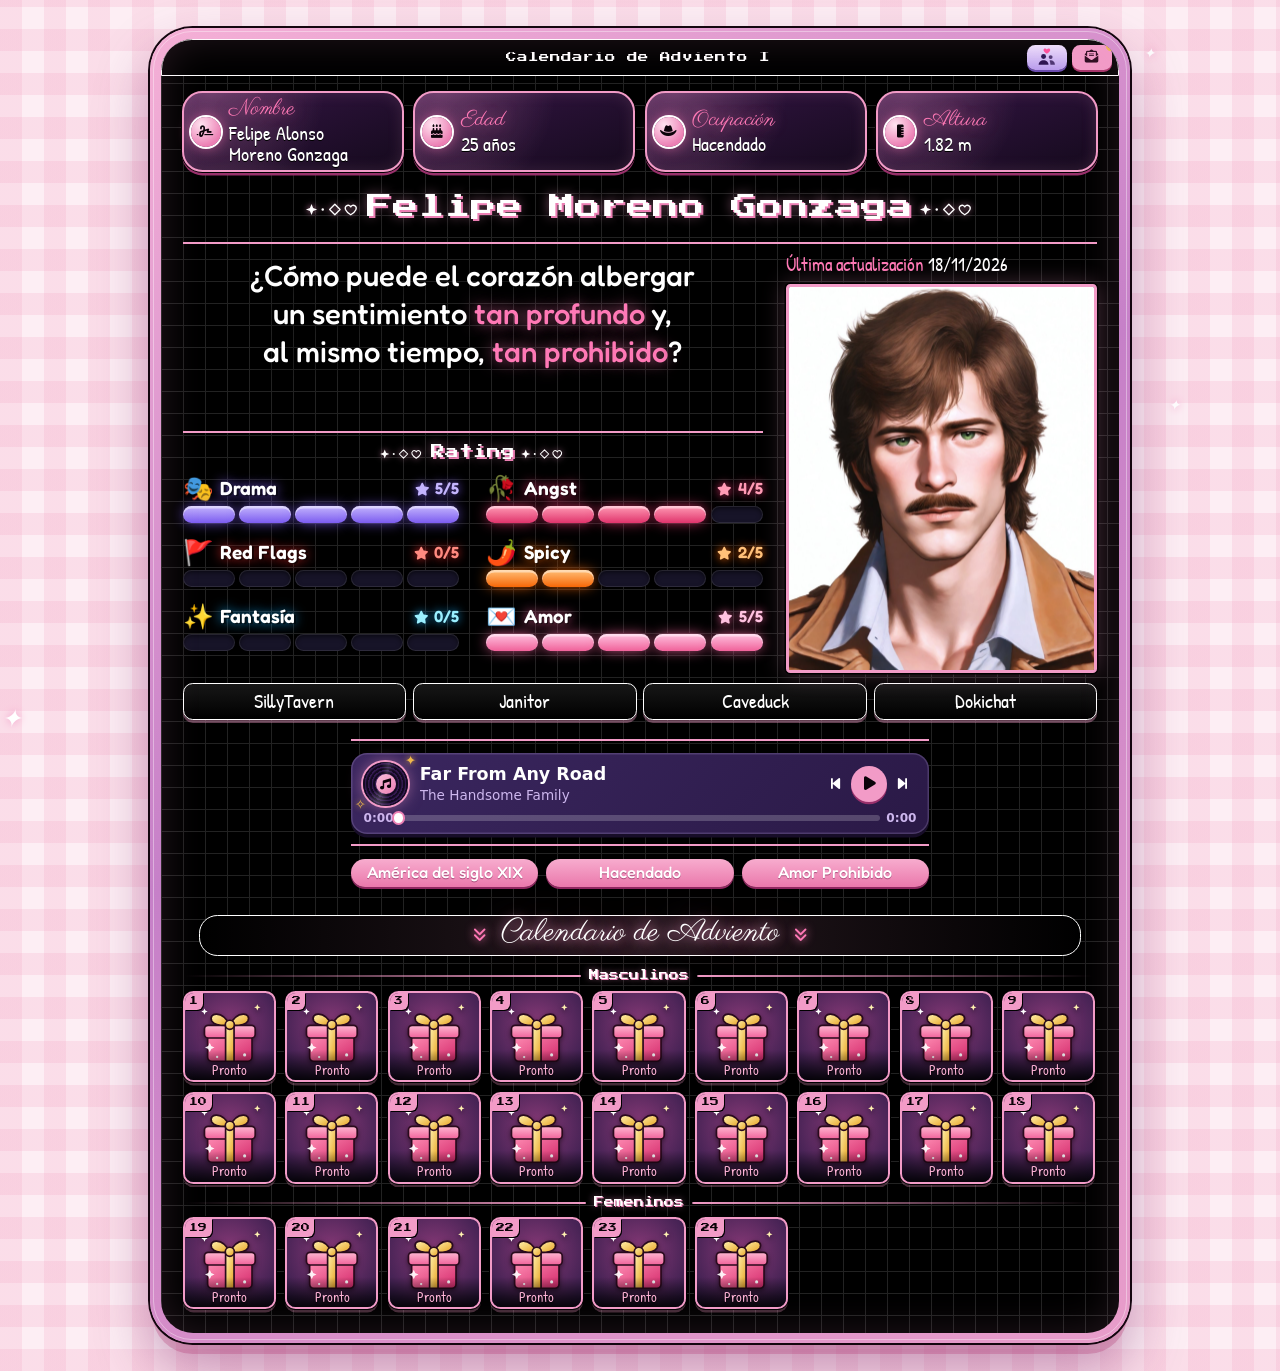
==== commit d2b2d401: "Rename index (1) (27).html to index.html" ====
--- a/index.html
+++ b/index.html
@@ -62,15 +62,15 @@
 
     <div class="main">
       <div class="desc" id="desc"></div>
-
-      <h2 class="rt">Rating</h2>
-      <div class="rating" id="rating"></div>
     </div>
 
     <aside class="side">
       <div class="ver" id="ver"></div>
       <figure class="photo"><img id="img" alt="Retrato del personaje"></figure>
     </aside>
+
+    <h2 class="rt">Rating</h2>
+    <div class="rating" id="rating"></div>
 
     <nav class="plats" id="plats" aria-label="Dónde chatear con el bot"></nav>
 
@@ -107,20 +107,18 @@
   </section>
 
   <!-- calendario de adviento (ahora abajo): primero Masculinos y al bajar Femeninos; se llena desde script.js -->
+  <section class="cal">
   <aside class="note" id="note"></aside>
   <nav class="strip" id="strip" aria-label="Calendario de adviento" tabindex="0"></nav>
+  </section>
 
 </div></main>
 
 <!-- ventana: bienvenida -->
-<div class="modal" id="m-wel" role="dialog" aria-modal="true" aria-label="Bienvenida">
-  <div class="card letter">
+<div class="modal" id="m-wel" role="dialog" aria-modal="true" aria-label="Bienvenidos">
+  <div class="card wel">
     <button class="x" type="button" aria-label="Cerrar"><i class="fas fa-xmark"></i></button>
-    <div class="orn" aria-hidden="true">❄ ♡ ❄</div>
-    <h3>Bienvenidos</h3>
-    <p>Disfruté muchísimo hacer este calendario para ustedes. Ojalá disfruten todas estas tramas tan distintas, y todo lo que todavía está por venir.</p>
-    <p>Gracias por quedarse, por leer y por darle vida a cada personaje.</p>
-    <p class="sign">con mucho amor,<br><span>Bachira</span> ♡</p>
+    <div id="wbody"></div>
   </div>
 </div>
 
--- a/style.css
+++ b/style.css
@@ -400,9 +400,9 @@
 /* ---------- celular: TODO cabe en una pantalla ----------
    El tamaño de todo (está en "em") también se ajusta al ALTO de la pantalla.
    El calendario ocupa el espacio que sobra y se desliza dentro de su caja.
-   Si quieres más puertas visibles: sube el 8.4em del .strip; si algo no cabe, sube el 57 del .win. */
+   Si quieres más puertas visibles: sube el 8.4em del .strip; el tamaño de la letra lo ajusta script.js (busca FIT). */
 @media (max-width:759px){
-  .win{font-size:clamp(11.5px,3.65vw,17px);font-size:clamp(10px,min(3.65vw,calc((100dvh - 14px)/57)),17px)}
+  .win{font-size:clamp(11.5px,3.65vw,17px)}
   .body{grid-template-columns:minmax(0,1fr) 37%;gap:.4em .7em;padding:.5em .8em .35em}
   .body>h1{font-size:.84em;line-height:1.5;padding-bottom:.45em}
   .body>h1:before,.body>h1:after{width:1.5em;margin:0 .25em}
@@ -477,3 +477,95 @@
 .fnote{margin:0 16px;padding:10px 12px 12px;border:2px dashed var(--pink);border-radius:16px;background:rgba(242,155,199,.09)}
 .fnote h4{margin:0 0 4px;font:400 2.1rem/1 var(--sf);color:var(--pink);text-shadow:0 0 12px rgba(242,155,199,.55)}
 .fnote p{margin:0;font:400 1.1rem/1.25 var(--hf);color:#fff}
+
+
+/* =====================================================================
+   V3 · bienvenida con presentación · rating en barritas de colores · más aire
+   ===================================================================== */
+
+/* la tarjeta llena la pantalla en vertical (script.js además ajusta el tamaño de todo) */
+@media (orientation:portrait){.win{min-height:calc(100dvh - 14px)}}
+@media (min-width:760px) and (orientation:portrait){
+  .win{min-height:calc(100dvh - 56px)}
+  .dat{grid-template-columns:repeat(2,minmax(0,1fr))}
+  .card{zoom:1.3;max-height:calc(86dvh/1.3)}
+}
+
+/* cuerpo por áreas: título, frase + foto, rating a todo lo ancho, enlaces y reproductor */
+.body{flex:1 1 auto;grid-template-columns:minmax(0,1fr) 40%;grid-template-areas:"h h" "m s" "t t" "r r" "p p" "l l";align-content:space-evenly;gap:.6em .8em;padding:.6em .95em .5em}
+.body>h1{grid-area:h}.main{grid-area:m}.side{grid-area:s}.rt{grid-area:t}.rating{grid-area:r}.plats{grid-area:p}.low{grid-area:l}
+.cal{flex:none;display:flex;flex-direction:column}
+.plats{gap:.4em}
+.pl{border-radius:.5em;background:linear-gradient(#171717,#000);box-shadow:0 .15em 0 rgba(242,155,199,.4)}
+.low{padding-top:.7em;gap:.6em}
+.player{padding:.5em .7em .55em}
+
+/* rating: barritas de 5 con colores distintos y emoji en movimiento */
+.rt{align-self:end;margin-top:.2em;padding-top:.7em;font-size:max(9px,.8em);line-height:1.6}
+.rt:before,.rt:after{width:3.4em}
+.rating{align-self:start;display:grid;grid-template-columns:repeat(2,minmax(0,1fr));gap:.85em 1.3em;padding:.1em 0 .2em}
+.rating .r{display:flex;flex-direction:column;gap:.32em;min-width:0}
+.rating .rn{display:flex;align-items:center;gap:.4em;min-width:0}
+.rating .ri{flex:none;display:inline-block;font-size:1.45em;line-height:1;transform-origin:50% 85%;animation:var(--an,wig) 2.8s ease-in-out infinite;animation-delay:calc(var(--k)*-.5s)}
+.rating b{flex:1;min-width:0;font:600 1.12em/1.1 var(--fr);color:#fff;text-shadow:.07em .07em 0 rgba(0,0,0,.55),0 0 .6em var(--c2)}
+.rating em{flex:none;font:600 .95em/1 var(--fr);font-style:normal;color:var(--c1);text-shadow:0 0 .6em var(--c2)}
+.rating em i{margin-right:.1em;font-size:.8em}
+.bars{display:grid;grid-template-columns:repeat(5,minmax(0,1fr));gap:.24em}
+.bars i{position:relative;height:1em;border-radius:.5em;background:#171428;box-shadow:inset 0 0 0 1px rgba(255,255,255,.1),inset 0 .15em .3em rgba(0,0,0,.55)}
+.bars i:after{
+  content:"";position:absolute;inset:0 auto 0 0;width:var(--f);border-radius:inherit;
+  background:linear-gradient(var(--c1),var(--c2));box-shadow:0 0 .8em -.1em var(--c2),inset 0 .14em 0 rgba(255,255,255,.45);
+  animation:fill 1s cubic-bezier(.2,.8,.2,1) both;animation-delay:var(--d);
+}
+.bars i.h:after{border-radius:.5em 0 0 .5em;box-shadow:0 0 .8em -.1em var(--c2),inset 0 .14em 0 rgba(255,255,255,.45),inset -.16em 0 0 rgba(255,255,255,.85)}
+.a1{--an:sway}.a2{--an:wave}.a3{--an:shake}.a4{--an:twk}.a5{--an:beat}
+@keyframes sway{0%,100%{transform:rotate(-14deg)}50%{transform:rotate(16deg) translateY(.06em)}}
+@keyframes wave{0%,100%{transform:rotate(-10deg) skewY(-4deg)}50%{transform:rotate(12deg) skewY(5deg)}}
+@keyframes shake{0%,62%,100%{transform:none}68%,80%{transform:translateX(-.07em) rotate(-9deg)}74%,86%{transform:translateX(.07em) rotate(9deg) scale(1.12)}}
+@keyframes twk{0%,100%{transform:scale(.9) rotate(0);filter:none}50%{transform:scale(1.3) rotate(20deg);filter:drop-shadow(0 0 .35em #fff)}}
+
+@media (max-width:759px){
+  .desc .q{font-size:1.22em}
+  .photo{min-height:125cqw}
+  .rt{font-size:max(8.5px,.72em)}
+  .strip{min-height:9.4em}
+}
+@media (min-width:760px){
+  .body{grid-template-columns:minmax(0,1fr) 34%;grid-template-areas:"h h" "m s" "t s" "r s" "p p" "l l";column-gap:1.4em;padding:.8em 1.3em .6em}
+  .rating{gap:1em 1.6em}
+  .strip{max-height:none;overflow:visible}
+}
+
+/* ---------- ventana: bienvenida con presentación ---------- */
+.wel{width:min(430px,100%);padding:20px 16px 18px;font-weight:400;text-align:center}
+.wel p{margin:0}
+.wel .hello{margin:2px 0 4px;font:400 3rem/1 var(--sf);color:#fff;text-shadow:0 0 .4em var(--pink),0 0 1.1em rgba(242,155,199,.55)}
+.intro{margin:0 8px 14px;font:400 1.15rem/1.3 var(--hf);color:var(--pink3)}
+.wel .cierre{margin:16px 8px 0}
+.pres,.why,.sn section{
+  border:2px solid var(--pink);border-radius:18px;
+  background:linear-gradient(165deg,rgba(52,21,68,.92),rgba(16,8,24,.94));
+  box-shadow:0 0 0 1px #000,0 4px 0 var(--deep),inset 0 0 16px rgba(242,155,199,.12);
+}
+.pres{overflow:hidden;padding-bottom:16px}
+.ptb{display:flex;align-items:center;justify-content:space-between;gap:10px;padding:9px 14px;background:linear-gradient(90deg,#3a1340,#7a2a64);border-bottom:2px solid var(--pink);font:600 1.1rem/1 var(--fr);color:#fff}
+.ptb span{display:flex;gap:10px;color:var(--pink3);font-size:.95rem}
+.pf{
+  position:relative;display:grid;place-items:center;width:132px;height:132px;margin:18px auto 12px;overflow:hidden;
+  border:3px solid var(--pink);border-radius:28px;background:linear-gradient(145deg,#ff9cc8,#8f3d9e);
+  box-shadow:0 0 0 3px #fff,0 0 22px rgba(242,155,199,.65);font-size:3rem;color:#fff;
+}
+.pf img{position:absolute;inset:0;width:100%;height:100%;object-fit:cover}
+.alias{margin:0 0 10px;font:700 2rem/1.1 var(--fr);color:#fff;text-decoration:underline 3px var(--pink);text-underline-offset:6px;text-shadow:0 0 .5em rgba(255,121,182,.55)}
+.ptags{display:flex;flex-wrap:wrap;justify-content:center;gap:7px;padding:0 12px}
+.ptags span{padding:.25em .85em .3em;border-radius:99px;background:linear-gradient(#f7acce,#ea78ab);box-shadow:0 2px 0 #8f2760;font:500 1rem/1.2 var(--fr);color:#fff;text-shadow:0 1px 0 rgba(90,10,55,.45)}
+.why{margin-top:14px;padding:14px 16px 16px;text-align:left}
+.wel h4{display:flex;align-items:center;gap:8px;margin:0 0 8px;padding-bottom:6px;border-bottom:2px solid rgba(242,155,199,.45);font:600 1.3rem/1.15 var(--fr);color:#fff}
+.wel h4 i{color:var(--hot);filter:drop-shadow(0 0 6px var(--hot))}
+.why p,.sn p{font:400 1.12rem/1.38 var(--hf);color:#f6dfeb}
+.sn{display:grid;grid-template-columns:1fr 1fr;gap:12px;margin-top:14px}
+.sn section{padding:12px 12px 14px;text-align:left}
+.sn h4{font-size:1.15rem}
+.sn .no{border-color:var(--lilac)}
+.sn .no h4{border-color:rgba(205,183,238,.5)}
+.wel .sign{margin-top:12px}
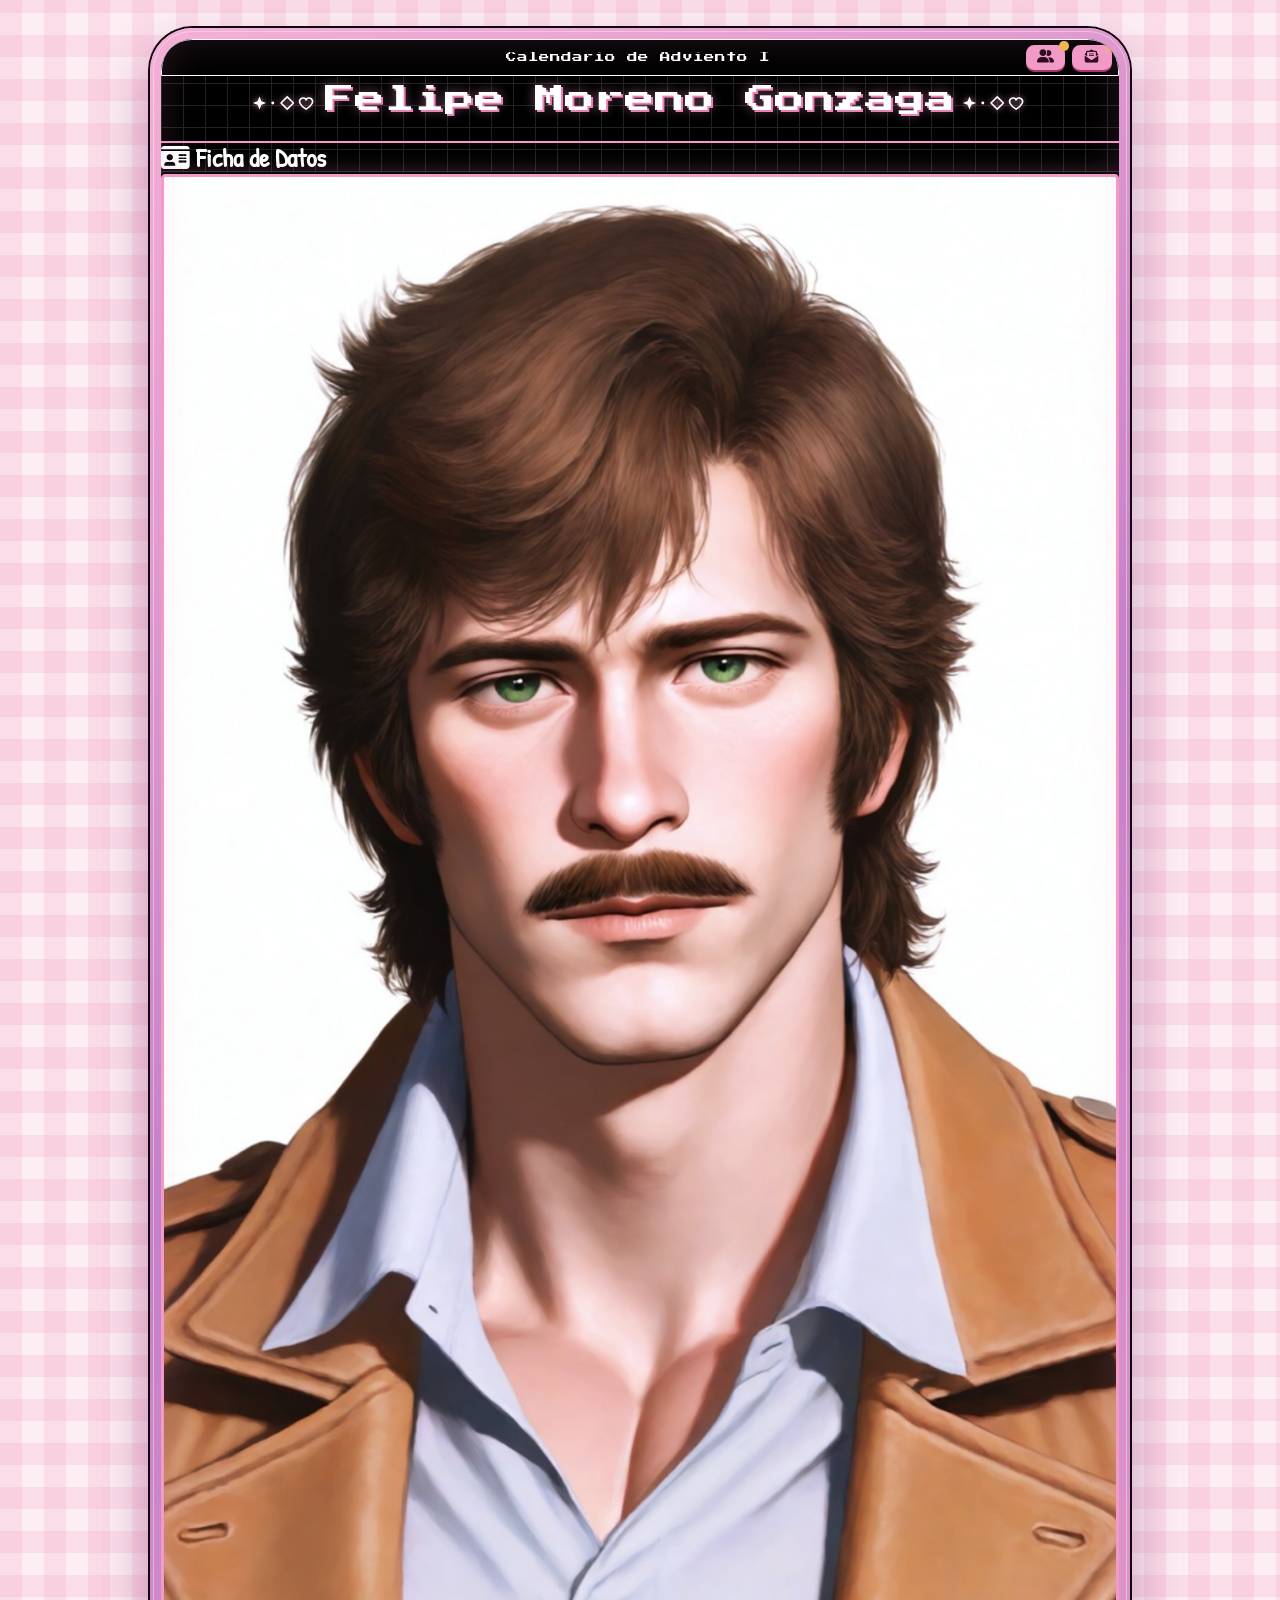
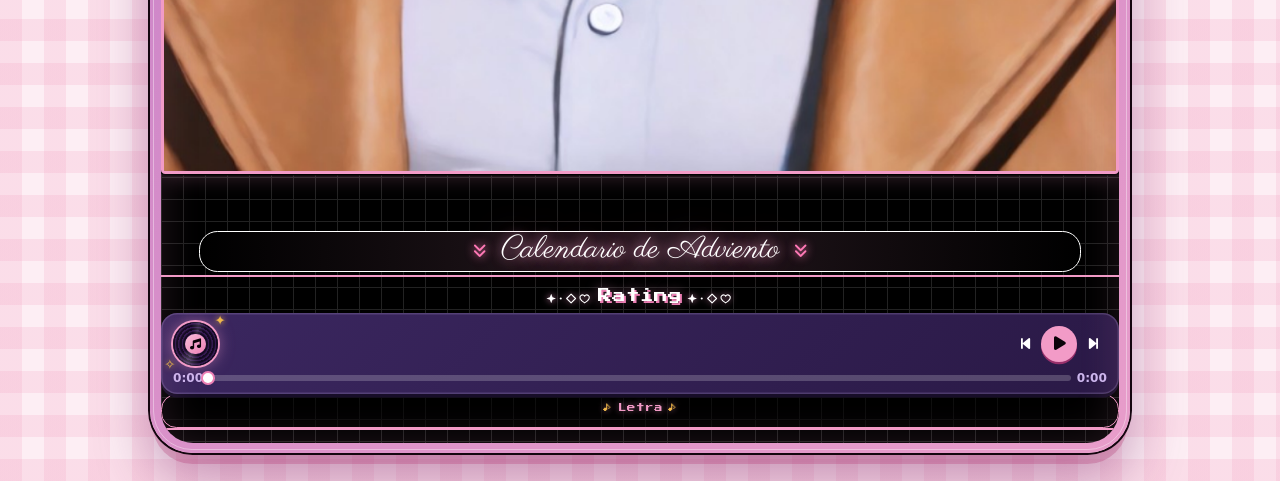
==== commit 3fd922b3: "Update index.html" ====
--- a/index.html
+++ b/index.html
@@ -13,7 +13,7 @@
 <body>
 <div id="sky" aria-hidden="true"></div>
 
-<!-- regalo de Navidad: se dibuja una vez y se reutiliza en cada puerta sin bot -->
+<!-- regalo de Navidad -->
 <svg width="0" height="0" style="position:absolute" aria-hidden="true" focusable="false">
   <defs>
     <linearGradient id="gA" x1="0" y1="0" x2="1" y2="1"><stop offset="0" stop-color="#ff8db4"/><stop offset="1" stop-color="#d42a6b"/></linearGradient>
@@ -35,106 +35,94 @@
       </g>
       <path d="M58 3l.9 2.1L61 6l-2.1.9L58 9l-.9-2.1L55 6l2.1-.9Z" fill="#fff3b0"/>
     </symbol>
-  <symbol id="amigos" viewBox="0 0 24 24">
-      <path fill="#ff4f9a" d="M12 8.2C9.3 6.4 7.9 5 7.9 3.6c0-1.1.8-1.9 1.9-1.9.9 0 1.7.5 2.2 1.3.5-.8 1.3-1.3 2.2-1.3 1.1 0 1.9.8 1.9 1.9 0 1.4-1.4 2.8-4.1 4.6z"/>
-      <circle cx="8" cy="11.6" r="3" fill="currentColor"/><path fill="currentColor" d="M2 21.6c0-3.4 2.6-5.6 6-5.6s6 2.2 6 5.6z"/>
-      <g fill="currentColor" opacity=".78"><circle cx="16.6" cy="12.3" r="2.4"/><path d="M15.3 16.3c.4-.1.8-.2 1.3-.2 2.9 0 5.2 1.9 5.2 5.5h-5.5c0-2-.4-3.8-1-5.3z"/></g>
-    </symbol>
   </defs>
 </svg>
 
 <main class="win"><div class="in">
 
-  <!-- 1 · barra de navegador -->
+  <!-- barra de navegador con dos botones -->
   <header class="bar">
     <div class="url"><span id="url"></span></div>
-    <button class="tab fr" id="fb" type="button" aria-label="Abrir amigos creadores"><svg aria-hidden="true"><use href="#amigos"/></svg></button>
+    <button class="tab friends" id="fb" type="button" aria-label="Ver amigos creadores"><i class="fas fa-user-group"></i></button>
     <button class="tab" id="wb" type="button" aria-label="Abrir mensaje de bienvenida"><i class="fas fa-envelope-open-text"></i></button>
   </header>
 
-  <!-- 4 · datos en tarjetas con icono -->
-  <section class="dat" id="dat" aria-label="Datos del personaje"></section>
+  <!-- título del bot centrado -->
+  <h1 id="name"></h1>
 
-  <!-- 5 · ficha: texto a la izquierda, foto y enlaces a la derecha -->
-  <section class="body">
+  <!-- ficha de datos con iconos (nuevo diseño inspirado en imagen 3) -->
+  <div class="datacard">
+    <h2 class="dh"><i class="fas fa-id-card"></i> Ficha de Datos</h2>
+    <div class="dlist" id="dlist"></div>
+  </div>
 
-    <h1 id="name"></h1>
+  <!-- frase -->
+  <div class="desc" id="desc"></div>
 
-    <div class="main">
-      <div class="desc" id="desc"></div>
-    </div>
+  <!-- foto del personaje (más compacta) -->
+  <figure class="photo"><img id="img" alt="Retrato del personaje"></figure>
 
-    <aside class="side">
-      <div class="ver" id="ver"></div>
-      <figure class="photo"><img id="img" alt="Retrato del personaje"></figure>
-    </aside>
+  <!-- calendario de adviento más compacto -->
+  <nav class="strip" id="strip" aria-label="Calendario de adviento" tabindex="0"></nav>
 
+  <!-- letrero que señala hacia arriba -->
+  <aside class="note" id="note"></aside>
+
+  <!-- rating compacto -->
+  <div class="rtwrap">
     <h2 class="rt">Rating</h2>
     <div class="rating" id="rating"></div>
+  </div>
 
-    <nav class="plats" id="plats" aria-label="Dónde chatear con el bot"></nav>
+  <!-- enlaces a plataformas -->
+  <nav class="plats" id="plats" aria-label="Dónde chatear con el bot"></nav>
 
-    <!-- debajo de las dos columnas: reproductor, letra y etiquetas -->
-    <div class="low">
+  <!-- reproductor -->
+  <div class="player">
+    <div class="cover">
+      <span class="disc" aria-hidden="true"><i class="fas fa-music"></i></span>
+      <img id="dimg" alt="">
+    </div>
+    <div class="pinfo"><p id="st"></p><small id="sa"></small></div>
+    <div class="ctl">
+      <button id="prev" type="button" aria-label="Anterior"><i class="fas fa-backward-step"></i></button>
+      <button id="pp" class="pp" type="button" aria-label="Reproducir o pausar"><i class="fas fa-play"></i></button>
+      <button id="next" type="button" aria-label="Siguiente"><i class="fas fa-forward-step"></i></button>
+    </div>
+    <div class="prog">
+      <span id="cur">0:00</span>
+      <div class="track" id="trk" role="slider" tabindex="0" aria-label="Progreso de la canción" aria-valuemin="0" aria-valuemax="100" aria-valuenow="0"><i id="fill"></i></div>
+      <span id="dur">0:00</span>
+    </div>
+  </div>
 
-      <div class="player">
-        <div class="cover">
-          <span class="disc" aria-hidden="true"><i class="fas fa-music"></i></span>
-          <img id="dimg" alt="">
-        </div>
-        <div class="pinfo"><p id="st"></p><small id="sa"></small></div>
-        <div class="ctl">
-          <button id="prev" type="button" aria-label="Anterior"><i class="fas fa-backward-step"></i></button>
-          <button id="pp" class="pp" type="button" aria-label="Reproducir o pausar"><i class="fas fa-play"></i></button>
-          <button id="next" type="button" aria-label="Siguiente"><i class="fas fa-forward-step"></i></button>
-        </div>
-        <div class="prog">
-          <span id="cur">0:00</span>
-          <div class="track" id="trk" role="slider" tabindex="0" aria-label="Progreso de la canción" aria-valuemin="0" aria-valuemax="100" aria-valuenow="0"><i id="fill"></i></div>
-          <span id="dur">0:00</span>
-        </div>
-      </div>
+  <!-- letra -->
+  <div class="lyr" id="lyr">
+    <h3>Letra</h3>
+    <div id="lall"></div>
+  </div>
 
-      <!-- letra de la canción (se llena desde script.js) -->
-      <div class="lyr" id="lyr">
-        <h3>Letra</h3>
-        <div id="lall"></div>
-      </div>
+  <!-- etiquetas -->
+  <div class="tags" id="tags"></div>
 
-      <div class="tags" id="tags"></div>
-    </div>
-
-  </section>
-
-  <!-- calendario de adviento (ahora abajo): primero Masculinos y al bajar Femeninos; se llena desde script.js -->
-  <section class="cal">
-  <aside class="note" id="note"></aside>
-  <nav class="strip" id="strip" aria-label="Calendario de adviento" tabindex="0"></nav>
-  </section>
+  <!-- info adicional oculta -->
+  <div class="ver" id="ver" hidden></div>
 
 </div></main>
 
 <!-- ventana: bienvenida -->
-<div class="modal" id="m-wel" role="dialog" aria-modal="true" aria-label="Bienvenidos">
-  <div class="card wel">
+<div class="modal" id="m-wel" role="dialog" aria-modal="true" aria-label="Bienvenida">
+  <div class="card letter">
     <button class="x" type="button" aria-label="Cerrar"><i class="fas fa-xmark"></i></button>
-    <div id="wbody"></div>
+    <div class="orn" aria-hidden="true">❄ ♡ ❄</div>
+    <h3>Bienvenidos</h3>
+    <p>Disfruté muchísimo hacer este calendario para ustedes. Ojalá disfruten todas estas tramas tan distintas, y todo lo que todavía está por venir.</p>
+    <p>Gracias por quedarse, por leer y por darle vida a cada personaje.</p>
+    <p class="sign">con mucho amor,<br><span>Bachira</span> ♡</p>
   </div>
 </div>
 
-<!-- ventana: amigos creadores (se llena desde script.js, datos en AMIGOS) -->
-<div class="modal" id="m-fr" role="dialog" aria-modal="true" aria-label="Amigos creadores">
-  <div class="card frs">
-    <button class="x" type="button" aria-label="Cerrar"><i class="fas fa-xmark"></i></button>
-    <div class="ftb"><svg aria-hidden="true"><use href="#amigos"/></svg><h3 id="ft"></h3></div>
-    <p class="fsub" id="fs"></p>
-    <div class="fg" id="fl"></div>
-    <div class="orn" aria-hidden="true">✦ ♡ ✦</div>
-    <div class="fnote"><h4 id="fh"></h4><p id="fm"></p></div>
-  </div>
-</div>
-
-<!-- ventana: regalo que todavía no llega -->
+<!-- ventana: regalo sorpresa -->
 <div class="modal" id="m-gift" role="dialog" aria-modal="true" aria-label="Regalo sorpresa">
   <div class="card letter">
     <button class="x" type="button" aria-label="Cerrar"><i class="fas fa-xmark"></i></button>
@@ -147,6 +135,17 @@
   </div>
 </div>
 
+<!-- ventana: amigos creadores (NUEVA) -->
+<div class="modal" id="m-friends" role="dialog" aria-modal="true" aria-label="Amigos creadores">
+  <div class="card friendcard">
+    <button class="x" type="button" aria-label="Cerrar"><i class="fas fa-xmark"></i></button>
+    <h3><i class="fas fa-user-group"></i> amigos creadores ✦</h3>
+    <p class="friendmsg">Gente talentosa que admiro. ¡Pasa a ver sus bots!</p>
+    <div class="friendgrid" id="friendgrid"></div>
+    <p class="friendfoot">Los quiero mucho ♡<br>Gracias por ser mis amigos, ¡son lo mejor!</p>
+  </div>
+</div>
+
 <audio id="au" preload="none"></audio>
 <script src="https://elbachira.github.io/bots.js?v=1.0"></script>
 <script src="script.js"></script>
